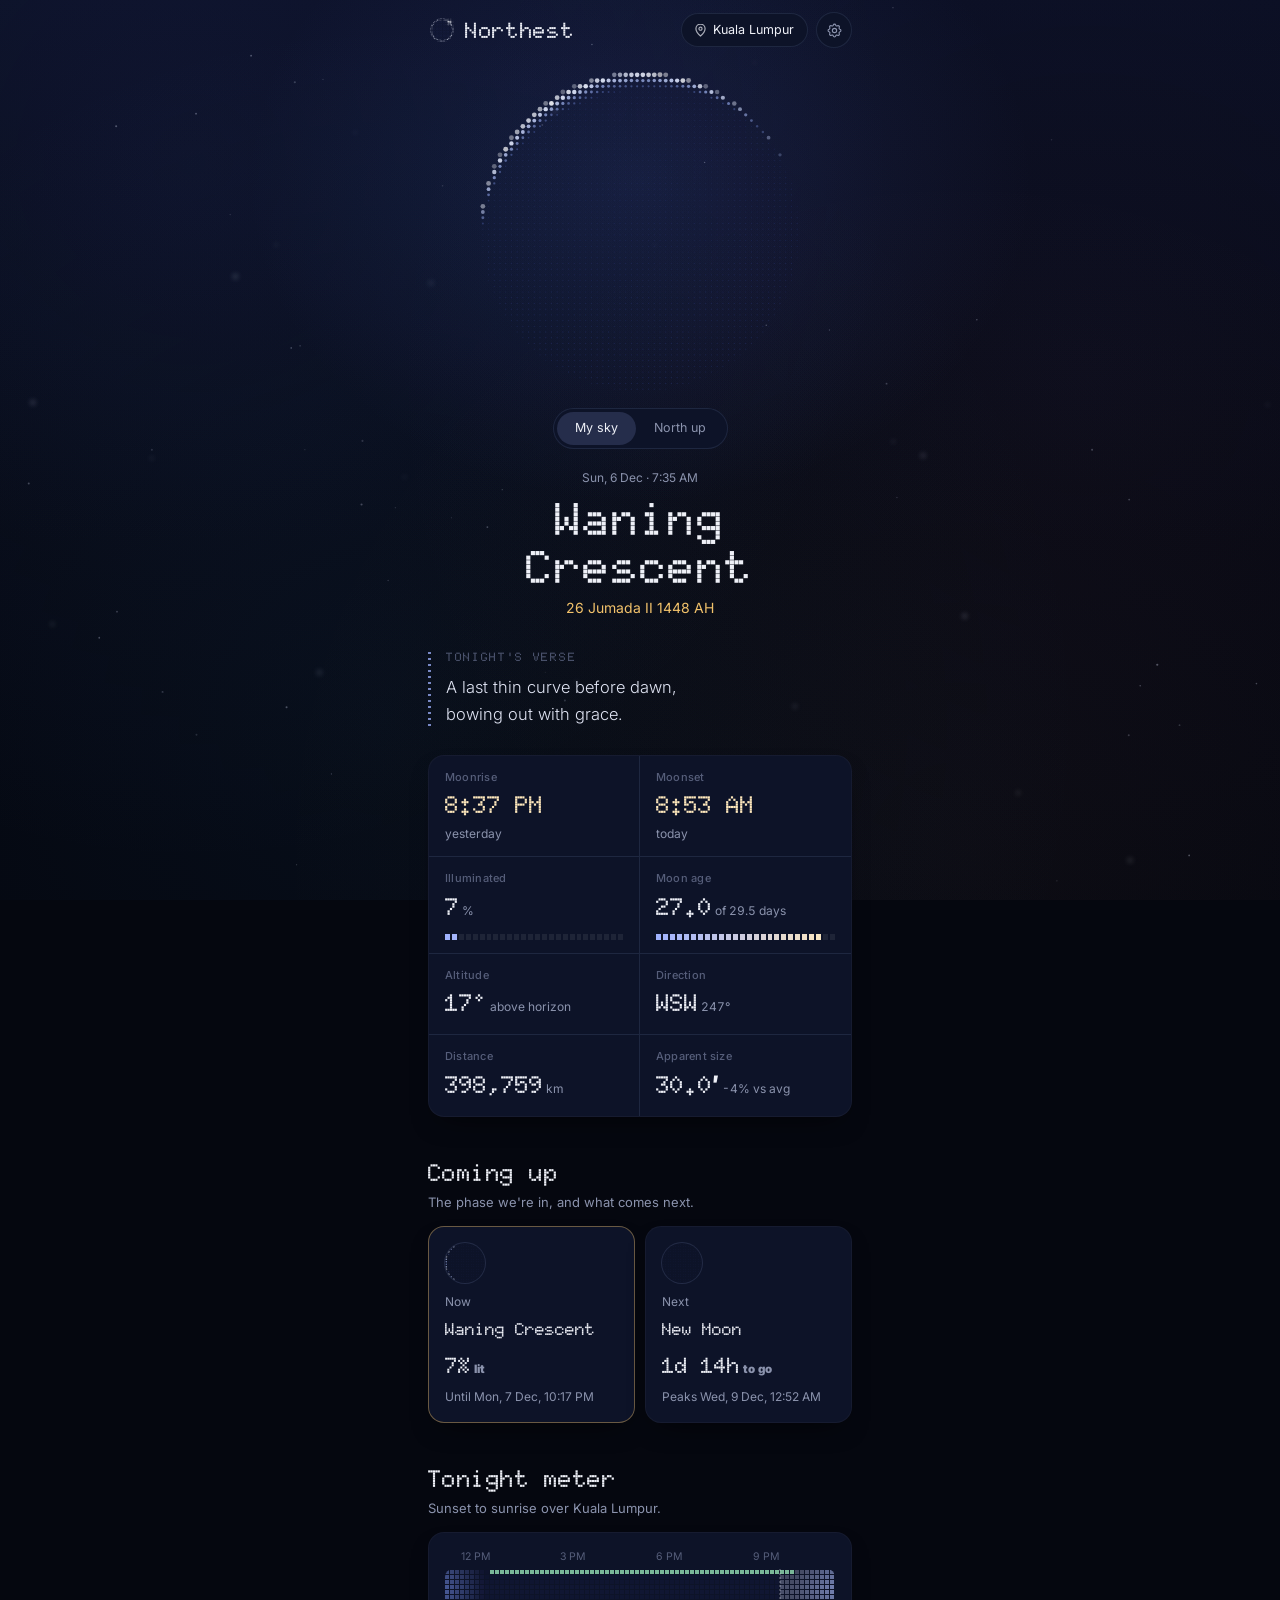
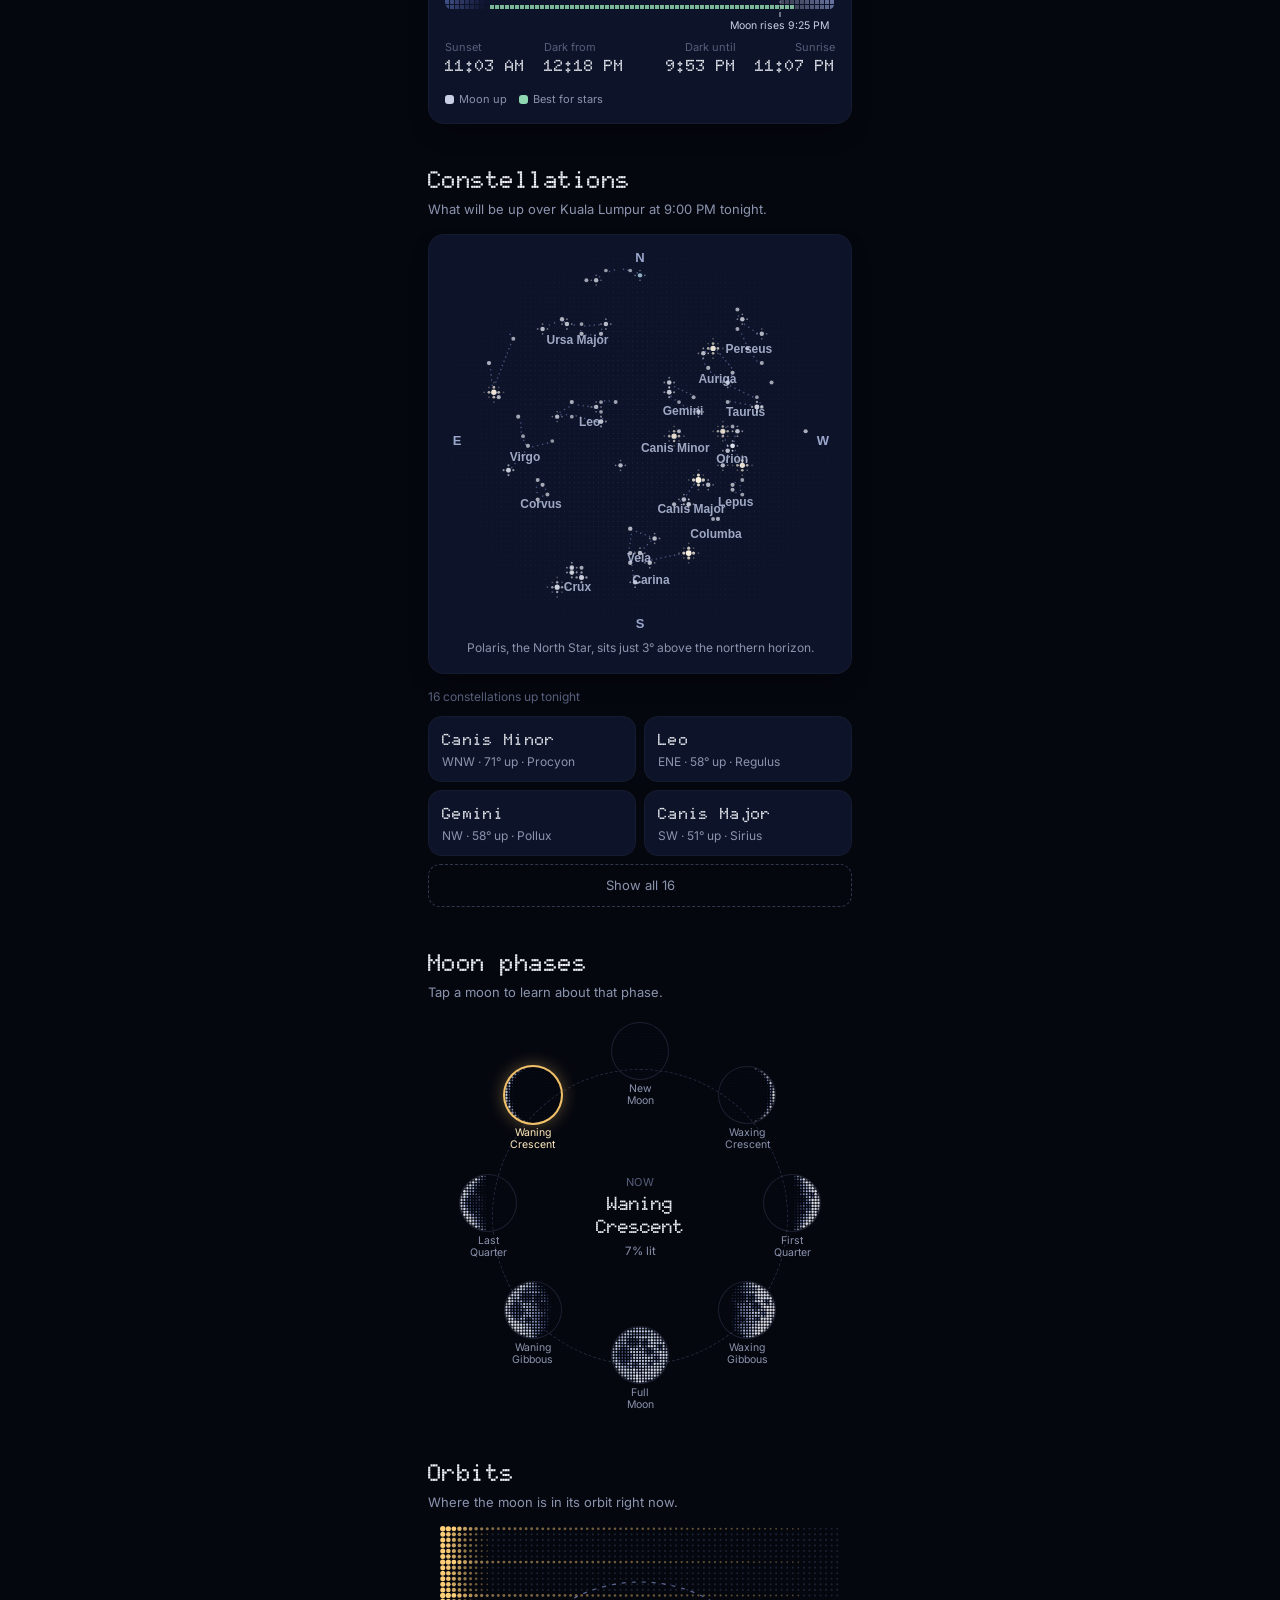
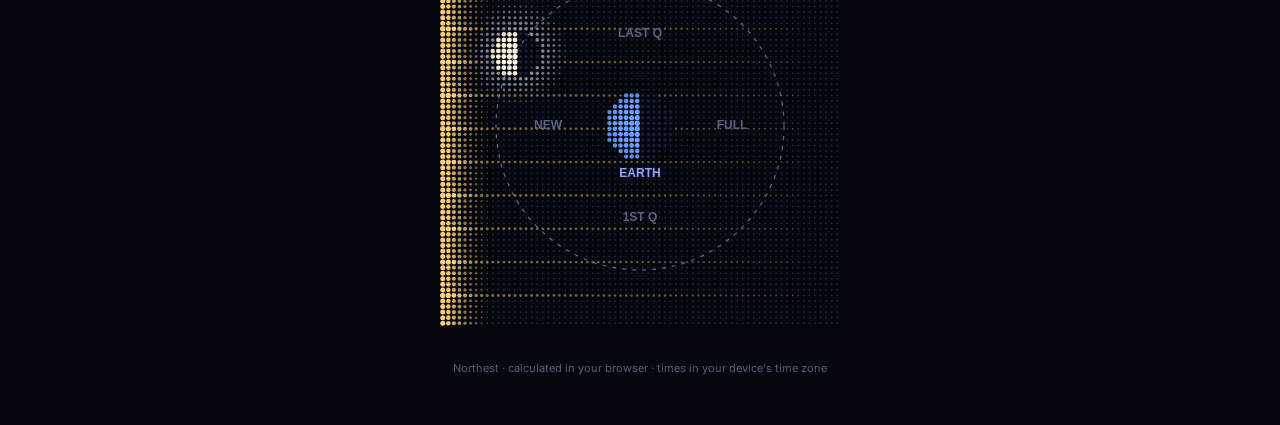
==== index.html @ 0025f27f "Add Northest web app and Android wrapper Web app at the repo root for GitHub Pages (deploy from bran" ====
<!DOCTYPE html>
<html lang="en">
<head>
<meta charset="utf-8">
<meta name="viewport" content="width=device-width,initial-scale=1,viewport-fit=cover">
<link rel="manifest" href="manifest.webmanifest">
<meta name="theme-color" content="#05070f">
<meta name="apple-mobile-web-app-capable" content="yes">
<meta name="mobile-web-app-capable" content="yes">
<meta name="apple-mobile-web-app-status-bar-style" content="black-translucent">
<meta name="apple-mobile-web-app-title" content="Northest">
<link rel="apple-touch-icon" sizes="180x180" href="apple-touch-icon.png">

<title>Northest — Moon Phases</title>
<link rel="icon" type="image/svg+xml" href="data:image/svg+xml,%3Csvg%20xmlns%3D%22http%3A//www.w3.org/2000/svg%22%20viewBox%3D%220%200%20120%20120%22%3E%3Crect%20width%3D%22120%22%20height%3D%22120%22%20rx%3D%2226%22%20fill%3D%22%23070b1c%22/%3E%3Ccircle%20cx%3D%2277.0%22%20cy%3D%2219.8%22%20r%3D%220.30%22%20fill%3D%22%23ffffff%22%20opacity%3D%220.08%22/%3E%3Ccircle%20cx%3D%2281.4%22%20cy%3D%2219.8%22%20r%3D%220.31%22%20fill%3D%22%23ffffff%22%20opacity%3D%220.15%22/%3E%3Ccircle%20cx%3D%2285.8%22%20cy%3D%2219.8%22%20r%3D%220.31%22%20fill%3D%22%23ffffff%22%20opacity%3D%220.15%22/%3E%3Ccircle%20cx%3D%2290.2%22%20cy%3D%2219.8%22%20r%3D%220.30%22%20fill%3D%22%23ffffff%22%20opacity%3D%220.09%22/%3E%3Ccircle%20cx%3D%2250.6%22%20cy%3D%2224.2%22%20r%3D%220.98%22%20fill%3D%22%23e9eefc%22%20opacity%3D%220.49%22/%3E%3Ccircle%20cx%3D%2255.0%22%20cy%3D%2224.2%22%20r%3D%221.20%22%20fill%3D%22%23e9eefc%22%20opacity%3D%220.61%22/%3E%3Ccircle%20cx%3D%2259.4%22%20cy%3D%2224.2%22%20r%3D%221.29%22%20fill%3D%22%23e9eefc%22%20opacity%3D%220.66%22/%3E%3Ccircle%20cx%3D%2263.8%22%20cy%3D%2224.2%22%20r%3D%221.24%22%20fill%3D%22%23e9eefc%22%20opacity%3D%220.63%22/%3E%3Ccircle%20cx%3D%2268.2%22%20cy%3D%2224.2%22%20r%3D%221.05%22%20fill%3D%22%23e9eefc%22%20opacity%3D%220.53%22/%3E%3Ccircle%20cx%3D%2272.6%22%20cy%3D%2224.2%22%20r%3D%220.74%22%20fill%3D%22%23e9eefc%22%20opacity%3D%220.37%22/%3E%3Ccircle%20cx%3D%2272.6%22%20cy%3D%2224.2%22%20r%3D%220.32%22%20fill%3D%22%23ffffff%22%20opacity%3D%220.15%22/%3E%3Ccircle%20cx%3D%2277.0%22%20cy%3D%2224.2%22%20r%3D%220.62%22%20fill%3D%22%23ffffff%22%20opacity%3D%220.29%22/%3E%3Ccircle%20cx%3D%2281.4%22%20cy%3D%2224.2%22%20r%3D%220.80%22%20fill%3D%22%23ffffff%22%20opacity%3D%220.38%22/%3E%3Ccircle%20cx%3D%2285.8%22%20cy%3D%2224.2%22%20r%3D%220.80%22%20fill%3D%22%23ffffff%22%20opacity%3D%220.38%22/%3E%3Ccircle%20cx%3D%2290.2%22%20cy%3D%2224.2%22%20r%3D%220.63%22%20fill%3D%22%23ffffff%22%20opacity%3D%220.30%22/%3E%3Ccircle%20cx%3D%2294.6%22%20cy%3D%2224.2%22%20r%3D%220.33%22%20fill%3D%22%23ffffff%22%20opacity%3D%220.16%22/%3E%3Ccircle%20cx%3D%2241.8%22%20cy%3D%2228.6%22%20r%3D%221.17%22%20fill%3D%22%23e9eefc%22%20opacity%3D%220.59%22/%3E%3Ccircle%20cx%3D%2246.2%22%20cy%3D%2228.6%22%20r%3D%221.68%22%20fill%3D%22%23e9eefc%22%20opacity%3D%220.86%22/%3E%3Ccircle%20cx%3D%2250.6%22%20cy%3D%2228.6%22%20r%3D%221.44%22%20fill%3D%22%23e9eefc%22%20opacity%3D%220.74%22/%3E%3Ccircle%20cx%3D%2255.0%22%20cy%3D%2228.6%22%20r%3D%221.19%22%20fill%3D%22%23e9eefc%22%20opacity%3D%220.60%22/%3E%3Ccircle%20cx%3D%2259.4%22%20cy%3D%2228.6%22%20r%3D%221.09%22%20fill%3D%22%23e9eefc%22%20opacity%3D%220.55%22/%3E%3Ccircle%20cx%3D%2263.8%22%20cy%3D%2228.6%22%20r%3D%221.15%22%20fill%3D%22%23e9eefc%22%20opacity%3D%220.58%22/%3E%3Ccircle%20cx%3D%2268.2%22%20cy%3D%2228.6%22%20r%3D%221.36%22%20fill%3D%22%23e9eefc%22%20opacity%3D%220.69%22/%3E%3Ccircle%20cx%3D%2268.2%22%20cy%3D%2228.6%22%20r%3D%220.30%22%20fill%3D%22%23ffffff%22%20opacity%3D%220.09%22/%3E%3Ccircle%20cx%3D%2272.6%22%20cy%3D%2228.6%22%20r%3D%221.72%22%20fill%3D%22%23e9eefc%22%20opacity%3D%220.88%22/%3E%3Ccircle%20cx%3D%2272.6%22%20cy%3D%2228.6%22%20r%3D%220.63%22%20fill%3D%22%23ffffff%22%20opacity%3D%220.30%22/%3E%3Ccircle%20cx%3D%2277.0%22%20cy%3D%2228.6%22%20r%3D%221.32%22%20fill%3D%22%23e9eefc%22%20opacity%3D%220.67%22/%3E%3Ccircle%20cx%3D%2277.0%22%20cy%3D%2228.6%22%20r%3D%221.02%22%20fill%3D%22%23ffffff%22%20opacity%3D%220.48%22/%3E%3Ccircle%20cx%3D%2281.4%22%20cy%3D%2228.6%22%20r%3D%220.72%22%20fill%3D%22%23e9eefc%22%20opacity%3D%220.36%22/%3E%3Ccircle%20cx%3D%2281.4%22%20cy%3D%2228.6%22%20r%3D%221.28%22%20fill%3D%22%23ffffff%22%20opacity%3D%220.61%22/%3E%3Ccircle%20cx%3D%2285.8%22%20cy%3D%2228.6%22%20r%3D%221.29%22%20fill%3D%22%23ffffff%22%20opacity%3D%220.61%22/%3E%3Ccircle%20cx%3D%2290.2%22%20cy%3D%2228.6%22%20r%3D%221.03%22%20fill%3D%22%23ffffff%22%20opacity%3D%220.49%22/%3E%3Ccircle%20cx%3D%2294.6%22%20cy%3D%2228.6%22%20r%3D%220.65%22%20fill%3D%22%23ffffff%22%20opacity%3D%220.31%22/%3E%3Ccircle%20cx%3D%2299.0%22%20cy%3D%2228.6%22%20r%3D%220.30%22%20fill%3D%22%23ffffff%22%20opacity%3D%220.10%22/%3E%3Ccircle%20cx%3D%2237.4%22%20cy%3D%2233.0%22%20r%3D%221.45%22%20fill%3D%22%23e9eefc%22%20opacity%3D%220.74%22/%3E%3Ccircle%20cx%3D%2241.8%22%20cy%3D%2233.0%22%20r%3D%221.39%22%20fill%3D%22%23e9eefc%22%20opacity%3D%220.71%22/%3E%3Ccircle%20cx%3D%2246.2%22%20cy%3D%2233.0%22%20r%3D%220.70%22%20fill%3D%22%232a3366%22%20opacity%3D%220.75%22/%3E%3Ccircle%20cx%3D%2250.6%22%20cy%3D%2233.0%22%20r%3D%220.70%22%20fill%3D%22%232a3366%22%20opacity%3D%220.75%22/%3E%3Ccircle%20cx%3D%2255.0%22%20cy%3D%2233.0%22%20r%3D%220.70%22%20fill%3D%22%232a3366%22%20opacity%3D%220.75%22/%3E%3Ccircle%20cx%3D%2259.4%22%20cy%3D%2233.0%22%20r%3D%220.70%22%20fill%3D%22%232a3366%22%20opacity%3D%220.75%22/%3E%3Ccircle%20cx%3D%2263.8%22%20cy%3D%2233.0%22%20r%3D%220.70%22%20fill%3D%22%232a3366%22%20opacity%3D%220.75%22/%3E%3Ccircle%20cx%3D%2268.2%22%20cy%3D%2233.0%22%20r%3D%220.70%22%20fill%3D%22%232a3366%22%20opacity%3D%220.75%22/%3E%3Ccircle%20cx%3D%2268.2%22%20cy%3D%2233.0%22%20r%3D%220.34%22%20fill%3D%22%23ffffff%22%20opacity%3D%220.16%22/%3E%3Ccircle%20cx%3D%2272.6%22%20cy%3D%2233.0%22%20r%3D%220.70%22%20fill%3D%22%232a3366%22%20opacity%3D%220.75%22/%3E%3Ccircle%20cx%3D%2272.6%22%20cy%3D%2233.0%22%20r%3D%220.83%22%20fill%3D%22%23ffffff%22%20opacity%3D%220.39%22/%3E%3Ccircle%20cx%3D%2277.0%22%20cy%3D%2233.0%22%20r%3D%221.22%22%20fill%3D%22%23e9eefc%22%20opacity%3D%220.62%22/%3E%3Ccircle%20cx%3D%2277.0%22%20cy%3D%2233.0%22%20r%3D%221.30%22%20fill%3D%22%23ffffff%22%20opacity%3D%220.62%22/%3E%3Ccircle%20cx%3D%2281.4%22%20cy%3D%2233.0%22%20r%3D%221.64%22%20fill%3D%22%23e9eefc%22%20opacity%3D%220.84%22/%3E%3Ccircle%20cx%3D%2281.4%22%20cy%3D%2233.0%22%20r%3D%221.72%22%20fill%3D%22%23ffffff%22%20opacity%3D%220.81%22/%3E%3Ccircle%20cx%3D%2285.8%22%20cy%3D%2233.0%22%20r%3D%220.89%22%20fill%3D%22%23e9eefc%22%20opacity%3D%220.45%22/%3E%3Ccircle%20cx%3D%2285.8%22%20cy%3D%2233.0%22%20r%3D%221.73%22%20fill%3D%22%23ffffff%22%20opacity%3D%220.82%22/%3E%3Ccircle%20cx%3D%2290.2%22%20cy%3D%2233.0%22%20r%3D%221.32%22%20fill%3D%22%23ffffff%22%20opacity%3D%220.62%22/%3E%3Ccircle%20cx%3D%2294.6%22%20cy%3D%2233.0%22%20r%3D%220.84%22%20fill%3D%22%23ffffff%22%20opacity%3D%220.40%22/%3E%3Ccircle%20cx%3D%2299.0%22%20cy%3D%2233.0%22%20r%3D%220.36%22%20fill%3D%22%23ffffff%22%20opacity%3D%220.17%22/%3E%3Ccircle%20cx%3D%2233.0%22%20cy%3D%2237.4%22%20r%3D%221.45%22%20fill%3D%22%23e9eefc%22%20opacity%3D%220.74%22/%3E%3Ccircle%20cx%3D%2237.4%22%20cy%3D%2237.4%22%20r%3D%221.23%22%20fill%3D%22%23e9eefc%22%20opacity%3D%220.63%22/%3E%3Ccircle%20cx%3D%2241.8%22%20cy%3D%2237.4%22%20r%3D%220.70%22%20fill%3D%22%232a3366%22%20opacity%3D%220.75%22/%3E%3Ccircle%20cx%3D%2246.2%22%20cy%3D%2237.4%22%20r%3D%220.70%22%20fill%3D%22%232a3366%22%20opacity%3D%220.75%22/%3E%3Ccircle%20cx%3D%2250.6%22%20cy%3D%2237.4%22%20r%3D%220.70%22%20fill%3D%22%232a3366%22%20opacity%3D%220.75%22/%3E%3Ccircle%20cx%3D%2255.0%22%20cy%3D%2237.4%22%20r%3D%220.70%22%20fill%3D%22%232a3366%22%20opacity%3D%220.75%22/%3E%3Ccircle%20cx%3D%2259.4%22%20cy%3D%2237.4%22%20r%3D%220.70%22%20fill%3D%22%232a3366%22%20opacity%3D%220.75%22/%3E%3Ccircle%20cx%3D%2263.8%22%20cy%3D%2237.4%22%20r%3D%220.70%22%20fill%3D%22%232a3366%22%20opacity%3D%220.75%22/%3E%3Ccircle%20cx%3D%2268.2%22%20cy%3D%2237.4%22%20r%3D%220.70%22%20fill%3D%22%232a3366%22%20opacity%3D%220.75%22/%3E%3Ccircle%20cx%3D%2268.2%22%20cy%3D%2237.4%22%20r%3D%220.35%22%20fill%3D%22%23ffffff%22%20opacity%3D%220.17%22/%3E%3Ccircle%20cx%3D%2272.6%22%20cy%3D%2237.4%22%20r%3D%220.70%22%20fill%3D%22%232a3366%22%20opacity%3D%220.75%22/%3E%3Ccircle%20cx%3D%2272.6%22%20cy%3D%2237.4%22%20r%3D%220.84%22%20fill%3D%22%23ffffff%22%20opacity%3D%220.40%22/%3E%3Ccircle%20cx%3D%2277.0%22%20cy%3D%2237.4%22%20r%3D%220.70%22%20fill%3D%22%232a3366%22%20opacity%3D%220.75%22/%3E%3Ccircle%20cx%3D%2277.0%22%20cy%3D%2237.4%22%20r%3D%221.33%22%20fill%3D%22%23ffffff%22%20opacity%3D%220.63%22/%3E%3Ccircle%20cx%3D%2281.4%22%20cy%3D%2237.4%22%20r%3D%221.02%22%20fill%3D%22%23e9eefc%22%20opacity%3D%220.51%22/%3E%3Ccircle%20cx%3D%2281.4%22%20cy%3D%2237.4%22%20r%3D%221.78%22%20fill%3D%22%23ffffff%22%20opacity%3D%220.84%22/%3E%3Ccircle%20cx%3D%2285.8%22%20cy%3D%2237.4%22%20r%3D%221.68%22%20fill%3D%22%23e9eefc%22%20opacity%3D%220.86%22/%3E%3Ccircle%20cx%3D%2285.8%22%20cy%3D%2237.4%22%20r%3D%221.80%22%20fill%3D%22%23ffffff%22%20opacity%3D%220.85%22/%3E%3Ccircle%20cx%3D%2290.2%22%20cy%3D%2237.4%22%20r%3D%220.80%22%20fill%3D%22%23e9eefc%22%20opacity%3D%220.40%22/%3E%3Ccircle%20cx%3D%2290.2%22%20cy%3D%2237.4%22%20r%3D%221.35%22%20fill%3D%22%23ffffff%22%20opacity%3D%220.64%22/%3E%3Ccircle%20cx%3D%2294.6%22%20cy%3D%2237.4%22%20r%3D%220.86%22%20fill%3D%22%23ffffff%22%20opacity%3D%220.41%22/%3E%3Ccircle%20cx%3D%2299.0%22%20cy%3D%2237.4%22%20r%3D%220.37%22%20fill%3D%22%23ffffff%22%20opacity%3D%220.18%22/%3E%3Ccircle%20cx%3D%2228.6%22%20cy%3D%2241.8%22%20r%3D%221.17%22%20fill%3D%22%23e9eefc%22%20opacity%3D%220.59%22/%3E%3Ccircle%20cx%3D%2233.0%22%20cy%3D%2241.8%22%20r%3D%221.39%22%20fill%3D%22%23e9eefc%22%20opacity%3D%220.71%22/%3E%3Ccircle%20cx%3D%2237.4%22%20cy%3D%2241.8%22%20r%3D%220.70%22%20fill%3D%22%232a3366%22%20opacity%3D%220.75%22/%3E%3Ccircle%20cx%3D%2241.8%22%20cy%3D%2241.8%22%20r%3D%220.70%22%20fill%3D%22%232a3366%22%20opacity%3D%220.75%22/%3E%3Ccircle%20cx%3D%2246.2%22%20cy%3D%2241.8%22%20r%3D%220.70%22%20fill%3D%22%232a3366%22%20opacity%3D%220.75%22/%3E%3Ccircle%20cx%3D%2250.6%22%20cy%3D%2241.8%22%20r%3D%220.70%22%20fill%3D%22%232a3366%22%20opacity%3D%220.75%22/%3E%3Ccircle%20cx%3D%2255.0%22%20cy%3D%2241.8%22%20r%3D%220.70%22%20fill%3D%22%232a3366%22%20opacity%3D%220.75%22/%3E%3Ccircle%20cx%3D%2259.4%22%20cy%3D%2241.8%22%20r%3D%220.70%22%20fill%3D%22%232a3366%22%20opacity%3D%220.75%22/%3E%3Ccircle%20cx%3D%2263.8%22%20cy%3D%2241.8%22%20r%3D%220.70%22%20fill%3D%22%232a3366%22%20opacity%3D%220.75%22/%3E%3Ccircle%20cx%3D%2268.2%22%20cy%3D%2241.8%22%20r%3D%220.70%22%20fill%3D%22%232a3366%22%20opacity%3D%220.75%22/%3E%3Ccircle%20cx%3D%2268.2%22%20cy%3D%2241.8%22%20r%3D%220.30%22%20fill%3D%22%23ffffff%22%20opacity%3D%220.11%22/%3E%3Ccircle%20cx%3D%2272.6%22%20cy%3D%2241.8%22%20r%3D%220.70%22%20fill%3D%22%232a3366%22%20opacity%3D%220.75%22/%3E%3Ccircle%20cx%3D%2272.6%22%20cy%3D%2241.8%22%20r%3D%220.68%22%20fill%3D%22%23ffffff%22%20opacity%3D%220.32%22/%3E%3Ccircle%20cx%3D%2277.0%22%20cy%3D%2241.8%22%20r%3D%220.70%22%20fill%3D%22%232a3366%22%20opacity%3D%220.75%22/%3E%3Ccircle%20cx%3D%2277.0%22%20cy%3D%2241.8%22%20r%3D%221.08%22%20fill%3D%22%23ffffff%22%20opacity%3D%220.51%22/%3E%3Ccircle%20cx%3D%2281.4%22%20cy%3D%2241.8%22%20r%3D%220.70%22%20fill%3D%22%232a3366%22%20opacity%3D%220.75%22/%3E%3Ccircle%20cx%3D%2281.4%22%20cy%3D%2241.8%22%20r%3D%221.37%22%20fill%3D%22%23ffffff%22%20opacity%3D%220.65%22/%3E%3Ccircle%20cx%3D%2285.8%22%20cy%3D%2241.8%22%20r%3D%221.13%22%20fill%3D%22%23e9eefc%22%20opacity%3D%220.57%22/%3E%3Ccircle%20cx%3D%2285.8%22%20cy%3D%2241.8%22%20r%3D%221.37%22%20fill%3D%22%23ffffff%22%20opacity%3D%220.65%22/%3E%3Ccircle%20cx%3D%2290.2%22%20cy%3D%2241.8%22%20r%3D%221.43%22%20fill%3D%22%23e9eefc%22%20opacity%3D%220.73%22/%3E%3Ccircle%20cx%3D%2290.2%22%20cy%3D%2241.8%22%20r%3D%221.10%22%20fill%3D%22%23ffffff%22%20opacity%3D%220.52%22/%3E%3Ccircle%20cx%3D%2294.6%22%20cy%3D%2241.8%22%20r%3D%220.70%22%20fill%3D%22%23ffffff%22%20opacity%3D%220.33%22/%3E%3Ccircle%20cx%3D%2299.0%22%20cy%3D%2241.8%22%20r%3D%220.30%22%20fill%3D%22%23ffffff%22%20opacity%3D%220.12%22/%3E%3Ccircle%20cx%3D%2228.6%22%20cy%3D%2246.2%22%20r%3D%221.68%22%20fill%3D%22%23e9eefc%22%20opacity%3D%220.86%22/%3E%3Ccircle%20cx%3D%2233.0%22%20cy%3D%2246.2%22%20r%3D%220.70%22%20fill%3D%22%232a3366%22%20opacity%3D%220.75%22/%3E%3Ccircle%20cx%3D%2237.4%22%20cy%3D%2246.2%22%20r%3D%220.70%22%20fill%3D%22%232a3366%22%20opacity%3D%220.75%22/%3E%3Ccircle%20cx%3D%2241.8%22%20cy%3D%2246.2%22%20r%3D%220.70%22%20fill%3D%22%232a3366%22%20opacity%3D%220.75%22/%3E%3Ccircle%20cx%3D%2246.2%22%20cy%3D%2246.2%22%20r%3D%220.70%22%20fill%3D%22%232a3366%22%20opacity%3D%220.75%22/%3E%3Ccircle%20cx%3D%2250.6%22%20cy%3D%2246.2%22%20r%3D%220.70%22%20fill%3D%22%232a3366%22%20opacity%3D%220.75%22/%3E%3Ccircle%20cx%3D%2255.0%22%20cy%3D%2246.2%22%20r%3D%220.70%22%20fill%3D%22%232a3366%22%20opacity%3D%220.75%22/%3E%3Ccircle%20cx%3D%2259.4%22%20cy%3D%2246.2%22%20r%3D%220.70%22%20fill%3D%22%232a3366%22%20opacity%3D%220.75%22/%3E%3Ccircle%20cx%3D%2263.8%22%20cy%3D%2246.2%22%20r%3D%220.70%22%20fill%3D%22%232a3366%22%20opacity%3D%220.75%22/%3E%3Ccircle%20cx%3D%2268.2%22%20cy%3D%2246.2%22%20r%3D%220.70%22%20fill%3D%22%232a3366%22%20opacity%3D%220.75%22/%3E%3Ccircle%20cx%3D%2272.6%22%20cy%3D%2246.2%22%20r%3D%220.70%22%20fill%3D%22%232a3366%22%20opacity%3D%220.75%22/%3E%3Ccircle%20cx%3D%2272.6%22%20cy%3D%2246.2%22%20r%3D%220.38%22%20fill%3D%22%23ffffff%22%20opacity%3D%220.18%22/%3E%3Ccircle%20cx%3D%2277.0%22%20cy%3D%2246.2%22%20r%3D%220.70%22%20fill%3D%22%232a3366%22%20opacity%3D%220.75%22/%3E%3Ccircle%20cx%3D%2277.0%22%20cy%3D%2246.2%22%20r%3D%220.70%22%20fill%3D%22%23ffffff%22%20opacity%3D%220.33%22/%3E%3Ccircle%20cx%3D%2281.4%22%20cy%3D%2246.2%22%20r%3D%220.70%22%20fill%3D%22%232a3366%22%20opacity%3D%220.75%22/%3E%3Ccircle%20cx%3D%2281.4%22%20cy%3D%2246.2%22%20r%3D%220.89%22%20fill%3D%22%23ffffff%22%20opacity%3D%220.42%22/%3E%3Ccircle%20cx%3D%2285.8%22%20cy%3D%2246.2%22%20r%3D%220.70%22%20fill%3D%22%232a3366%22%20opacity%3D%220.75%22/%3E%3Ccircle%20cx%3D%2285.8%22%20cy%3D%2246.2%22%20r%3D%220.89%22%20fill%3D%22%23ffffff%22%20opacity%3D%220.42%22/%3E%3Ccircle%20cx%3D%2290.2%22%20cy%3D%2246.2%22%20r%3D%221.55%22%20fill%3D%22%23e9eefc%22%20opacity%3D%220.79%22/%3E%3Ccircle%20cx%3D%2290.2%22%20cy%3D%2246.2%22%20r%3D%220.71%22%20fill%3D%22%23ffffff%22%20opacity%3D%220.34%22/%3E%3Ccircle%20cx%3D%2294.6%22%20cy%3D%2246.2%22%20r%3D%220.92%22%20fill%3D%22%23e9eefc%22%20opacity%3D%220.46%22/%3E%3Ccircle%20cx%3D%2294.6%22%20cy%3D%2246.2%22%20r%3D%220.39%22%20fill%3D%22%23ffffff%22%20opacity%3D%220.19%22/%3E%3Ccircle%20cx%3D%2224.2%22%20cy%3D%2250.6%22%20r%3D%220.98%22%20fill%3D%22%23e9eefc%22%20opacity%3D%220.49%22/%3E%3Ccircle%20cx%3D%2228.6%22%20cy%3D%2250.6%22%20r%3D%221.44%22%20fill%3D%22%23e9eefc%22%20opacity%3D%220.74%22/%3E%3Ccircle%20cx%3D%2233.0%22%20cy%3D%2250.6%22%20r%3D%220.70%22%20fill%3D%22%232a3366%22%20opacity%3D%220.75%22/%3E%3Ccircle%20cx%3D%2237.4%22%20cy%3D%2250.6%22%20r%3D%220.70%22%20fill%3D%22%232a3366%22%20opacity%3D%220.75%22/%3E%3Ccircle%20cx%3D%2241.8%22%20cy%3D%2250.6%22%20r%3D%220.70%22%20fill%3D%22%232a3366%22%20opacity%3D%220.75%22/%3E%3Ccircle%20cx%3D%2246.2%22%20cy%3D%2250.6%22%20r%3D%220.70%22%20fill%3D%22%232a3366%22%20opacity%3D%220.75%22/%3E%3Ccircle%20cx%3D%2250.6%22%20cy%3D%2250.6%22%20r%3D%220.70%22%20fill%3D%22%232a3366%22%20opacity%3D%220.75%22/%3E%3Ccircle%20cx%3D%2255.0%22%20cy%3D%2250.6%22%20r%3D%220.70%22%20fill%3D%22%232a3366%22%20opacity%3D%220.75%22/%3E%3Ccircle%20cx%3D%2259.4%22%20cy%3D%2250.6%22%20r%3D%220.70%22%20fill%3D%22%232a3366%22%20opacity%3D%220.75%22/%3E%3Ccircle%20cx%3D%2263.8%22%20cy%3D%2250.6%22%20r%3D%220.70%22%20fill%3D%22%232a3366%22%20opacity%3D%220.75%22/%3E%3Ccircle%20cx%3D%2268.2%22%20cy%3D%2250.6%22%20r%3D%220.70%22%20fill%3D%22%232a3366%22%20opacity%3D%220.75%22/%3E%3Ccircle%20cx%3D%2272.6%22%20cy%3D%2250.6%22%20r%3D%220.70%22%20fill%3D%22%232a3366%22%20opacity%3D%220.75%22/%3E%3Ccircle%20cx%3D%2277.0%22%20cy%3D%2250.6%22%20r%3D%220.70%22%20fill%3D%22%232a3366%22%20opacity%3D%220.75%22/%3E%3Ccircle%20cx%3D%2277.0%22%20cy%3D%2250.6%22%20r%3D%220.30%22%20fill%3D%22%23ffffff%22%20opacity%3D%220.12%22/%3E%3Ccircle%20cx%3D%2281.4%22%20cy%3D%2250.6%22%20r%3D%220.70%22%20fill%3D%22%232a3366%22%20opacity%3D%220.75%22/%3E%3Ccircle%20cx%3D%2281.4%22%20cy%3D%2250.6%22%20r%3D%220.40%22%20fill%3D%22%23ffffff%22%20opacity%3D%220.19%22/%3E%3Ccircle%20cx%3D%2285.8%22%20cy%3D%2250.6%22%20r%3D%220.70%22%20fill%3D%22%232a3366%22%20opacity%3D%220.75%22/%3E%3Ccircle%20cx%3D%2285.8%22%20cy%3D%2250.6%22%20r%3D%220.40%22%20fill%3D%22%23ffffff%22%20opacity%3D%220.19%22/%3E%3Ccircle%20cx%3D%2290.2%22%20cy%3D%2250.6%22%20r%3D%221.15%22%20fill%3D%22%23e9eefc%22%20opacity%3D%220.58%22/%3E%3Ccircle%20cx%3D%2290.2%22%20cy%3D%2250.6%22%20r%3D%220.30%22%20fill%3D%22%23ffffff%22%20opacity%3D%220.13%22/%3E%3Ccircle%20cx%3D%2294.6%22%20cy%3D%2250.6%22%20r%3D%221.28%22%20fill%3D%22%23e9eefc%22%20opacity%3D%220.65%22/%3E%3Ccircle%20cx%3D%2224.2%22%20cy%3D%2255.0%22%20r%3D%221.20%22%20fill%3D%22%23e9eefc%22%20opacity%3D%220.61%22/%3E%3Ccircle%20cx%3D%2228.6%22%20cy%3D%2255.0%22%20r%3D%221.19%22%20fill%3D%22%23e9eefc%22%20opacity%3D%220.60%22/%3E%3Ccircle%20cx%3D%2233.0%22%20cy%3D%2255.0%22%20r%3D%220.70%22%20fill%3D%22%232a3366%22%20opacity%3D%220.75%22/%3E%3Ccircle%20cx%3D%2237.4%22%20cy%3D%2255.0%22%20r%3D%220.70%22%20fill%3D%22%232a3366%22%20opacity%3D%220.75%22/%3E%3Ccircle%20cx%3D%2241.8%22%20cy%3D%2255.0%22%20r%3D%220.70%22%20fill%3D%22%232a3366%22%20opacity%3D%220.75%22/%3E%3Ccircle%20cx%3D%2246.2%22%20cy%3D%2255.0%22%20r%3D%220.70%22%20fill%3D%22%232a3366%22%20opacity%3D%220.75%22/%3E%3Ccircle%20cx%3D%2250.6%22%20cy%3D%2255.0%22%20r%3D%220.70%22%20fill%3D%22%232a3366%22%20opacity%3D%220.75%22/%3E%3Ccircle%20cx%3D%2255.0%22%20cy%3D%2255.0%22%20r%3D%220.70%22%20fill%3D%22%232a3366%22%20opacity%3D%220.75%22/%3E%3Ccircle%20cx%3D%2259.4%22%20cy%3D%2255.0%22%20r%3D%220.70%22%20fill%3D%22%232a3366%22%20opacity%3D%220.75%22/%3E%3Ccircle%20cx%3D%2263.8%22%20cy%3D%2255.0%22%20r%3D%220.70%22%20fill%3D%22%232a3366%22%20opacity%3D%220.75%22/%3E%3Ccircle%20cx%3D%2268.2%22%20cy%3D%2255.0%22%20r%3D%220.70%22%20fill%3D%22%232a3366%22%20opacity%3D%220.75%22/%3E%3Ccircle%20cx%3D%2272.6%22%20cy%3D%2255.0%22%20r%3D%220.70%22%20fill%3D%22%232a3366%22%20opacity%3D%220.75%22/%3E%3Ccircle%20cx%3D%2277.0%22%20cy%3D%2255.0%22%20r%3D%220.70%22%20fill%3D%22%232a3366%22%20opacity%3D%220.75%22/%3E%3Ccircle%20cx%3D%2281.4%22%20cy%3D%2255.0%22%20r%3D%220.70%22%20fill%3D%22%232a3366%22%20opacity%3D%220.75%22/%3E%3Ccircle%20cx%3D%2285.8%22%20cy%3D%2255.0%22%20r%3D%220.70%22%20fill%3D%22%232a3366%22%20opacity%3D%220.75%22/%3E%3Ccircle%20cx%3D%2290.2%22%20cy%3D%2255.0%22%20r%3D%220.88%22%20fill%3D%22%23e9eefc%22%20opacity%3D%220.44%22/%3E%3Ccircle%20cx%3D%2294.6%22%20cy%3D%2255.0%22%20r%3D%221.51%22%20fill%3D%22%23e9eefc%22%20opacity%3D%220.77%22/%3E%3Ccircle%20cx%3D%2224.2%22%20cy%3D%2259.4%22%20r%3D%221.29%22%20fill%3D%22%23e9eefc%22%20opacity%3D%220.66%22/%3E%3Ccircle%20cx%3D%2228.6%22%20cy%3D%2259.4%22%20r%3D%221.09%22%20fill%3D%22%23e9eefc%22%20opacity%3D%220.55%22/%3E%3Ccircle%20cx%3D%2233.0%22%20cy%3D%2259.4%22%20r%3D%220.70%22%20fill%3D%22%232a3366%22%20opacity%3D%220.75%22/%3E%3Ccircle%20cx%3D%2237.4%22%20cy%3D%2259.4%22%20r%3D%220.70%22%20fill%3D%22%232a3366%22%20opacity%3D%220.75%22/%3E%3Ccircle%20cx%3D%2241.8%22%20cy%3D%2259.4%22%20r%3D%220.70%22%20fill%3D%22%232a3366%22%20opacity%3D%220.75%22/%3E%3Ccircle%20cx%3D%2246.2%22%20cy%3D%2259.4%22%20r%3D%220.70%22%20fill%3D%22%232a3366%22%20opacity%3D%220.75%22/%3E%3Ccircle%20cx%3D%2250.6%22%20cy%3D%2259.4%22%20r%3D%220.70%22%20fill%3D%22%232a3366%22%20opacity%3D%220.75%22/%3E%3Ccircle%20cx%3D%2255.0%22%20cy%3D%2259.4%22%20r%3D%220.70%22%20fill%3D%22%232a3366%22%20opacity%3D%220.75%22/%3E%3Ccircle%20cx%3D%2259.4%22%20cy%3D%2259.4%22%20r%3D%220.70%22%20fill%3D%22%232a3366%22%20opacity%3D%220.75%22/%3E%3Ccircle%20cx%3D%2263.8%22%20cy%3D%2259.4%22%20r%3D%220.70%22%20fill%3D%22%232a3366%22%20opacity%3D%220.75%22/%3E%3Ccircle%20cx%3D%2268.2%22%20cy%3D%2259.4%22%20r%3D%220.70%22%20fill%3D%22%232a3366%22%20opacity%3D%220.75%22/%3E%3Ccircle%20cx%3D%2272.6%22%20cy%3D%2259.4%22%20r%3D%220.70%22%20fill%3D%22%232a3366%22%20opacity%3D%220.75%22/%3E%3Ccircle%20cx%3D%2277.0%22%20cy%3D%2259.4%22%20r%3D%220.70%22%20fill%3D%22%232a3366%22%20opacity%3D%220.75%22/%3E%3Ccircle%20cx%3D%2281.4%22%20cy%3D%2259.4%22%20r%3D%220.70%22%20fill%3D%22%232a3366%22%20opacity%3D%220.75%22/%3E%3Ccircle%20cx%3D%2285.8%22%20cy%3D%2259.4%22%20r%3D%220.70%22%20fill%3D%22%232a3366%22%20opacity%3D%220.75%22/%3E%3Ccircle%20cx%3D%2290.2%22%20cy%3D%2259.4%22%20r%3D%220.70%22%20fill%3D%22%232a3366%22%20opacity%3D%220.75%22/%3E%3Ccircle%20cx%3D%2294.6%22%20cy%3D%2259.4%22%20r%3D%221.60%22%20fill%3D%22%23e9eefc%22%20opacity%3D%220.82%22/%3E%3Ccircle%20cx%3D%2224.2%22%20cy%3D%2263.8%22%20r%3D%221.24%22%20fill%3D%22%23e9eefc%22%20opacity%3D%220.63%22/%3E%3Ccircle%20cx%3D%2228.6%22%20cy%3D%2263.8%22%20r%3D%221.15%22%20fill%3D%22%23e9eefc%22%20opacity%3D%220.58%22/%3E%3Ccircle%20cx%3D%2233.0%22%20cy%3D%2263.8%22%20r%3D%220.70%22%20fill%3D%22%232a3366%22%20opacity%3D%220.75%22/%3E%3Ccircle%20cx%3D%2237.4%22%20cy%3D%2263.8%22%20r%3D%220.70%22%20fill%3D%22%232a3366%22%20opacity%3D%220.75%22/%3E%3Ccircle%20cx%3D%2241.8%22%20cy%3D%2263.8%22%20r%3D%220.70%22%20fill%3D%22%232a3366%22%20opacity%3D%220.75%22/%3E%3Ccircle%20cx%3D%2246.2%22%20cy%3D%2263.8%22%20r%3D%220.70%22%20fill%3D%22%232a3366%22%20opacity%3D%220.75%22/%3E%3Ccircle%20cx%3D%2250.6%22%20cy%3D%2263.8%22%20r%3D%220.70%22%20fill%3D%22%232a3366%22%20opacity%3D%220.75%22/%3E%3Ccircle%20cx%3D%2255.0%22%20cy%3D%2263.8%22%20r%3D%220.70%22%20fill%3D%22%232a3366%22%20opacity%3D%220.75%22/%3E%3Ccircle%20cx%3D%2259.4%22%20cy%3D%2263.8%22%20r%3D%220.70%22%20fill%3D%22%232a3366%22%20opacity%3D%220.75%22/%3E%3Ccircle%20cx%3D%2263.8%22%20cy%3D%2263.8%22%20r%3D%220.70%22%20fill%3D%22%232a3366%22%20opacity%3D%220.75%22/%3E%3Ccircle%20cx%3D%2268.2%22%20cy%3D%2263.8%22%20r%3D%220.70%22%20fill%3D%22%232a3366%22%20opacity%3D%220.75%22/%3E%3Ccircle%20cx%3D%2272.6%22%20cy%3D%2263.8%22%20r%3D%220.70%22%20fill%3D%22%232a3366%22%20opacity%3D%220.75%22/%3E%3Ccircle%20cx%3D%2277.0%22%20cy%3D%2263.8%22%20r%3D%220.70%22%20fill%3D%22%232a3366%22%20opacity%3D%220.75%22/%3E%3Ccircle%20cx%3D%2281.4%22%20cy%3D%2263.8%22%20r%3D%220.70%22%20fill%3D%22%232a3366%22%20opacity%3D%220.75%22/%3E%3Ccircle%20cx%3D%2285.8%22%20cy%3D%2263.8%22%20r%3D%220.70%22%20fill%3D%22%232a3366%22%20opacity%3D%220.75%22/%3E%3Ccircle%20cx%3D%2290.2%22%20cy%3D%2263.8%22%20r%3D%220.70%22%20fill%3D%22%232a3366%22%20opacity%3D%220.75%22/%3E%3Ccircle%20cx%3D%2294.6%22%20cy%3D%2263.8%22%20r%3D%221.55%22%20fill%3D%22%23e9eefc%22%20opacity%3D%220.79%22/%3E%3Ccircle%20cx%3D%2224.2%22%20cy%3D%2268.2%22%20r%3D%221.05%22%20fill%3D%22%23e9eefc%22%20opacity%3D%220.53%22/%3E%3Ccircle%20cx%3D%2228.6%22%20cy%3D%2268.2%22%20r%3D%221.36%22%20fill%3D%22%23e9eefc%22%20opacity%3D%220.69%22/%3E%3Ccircle%20cx%3D%2233.0%22%20cy%3D%2268.2%22%20r%3D%220.70%22%20fill%3D%22%232a3366%22%20opacity%3D%220.75%22/%3E%3Ccircle%20cx%3D%2237.4%22%20cy%3D%2268.2%22%20r%3D%220.70%22%20fill%3D%22%232a3366%22%20opacity%3D%220.75%22/%3E%3Ccircle%20cx%3D%2241.8%22%20cy%3D%2268.2%22%20r%3D%220.70%22%20fill%3D%22%232a3366%22%20opacity%3D%220.75%22/%3E%3Ccircle%20cx%3D%2246.2%22%20cy%3D%2268.2%22%20r%3D%220.70%22%20fill%3D%22%232a3366%22%20opacity%3D%220.75%22/%3E%3Ccircle%20cx%3D%2250.6%22%20cy%3D%2268.2%22%20r%3D%220.70%22%20fill%3D%22%232a3366%22%20opacity%3D%220.75%22/%3E%3Ccircle%20cx%3D%2255.0%22%20cy%3D%2268.2%22%20r%3D%220.70%22%20fill%3D%22%232a3366%22%20opacity%3D%220.75%22/%3E%3Ccircle%20cx%3D%2259.4%22%20cy%3D%2268.2%22%20r%3D%220.70%22%20fill%3D%22%232a3366%22%20opacity%3D%220.75%22/%3E%3Ccircle%20cx%3D%2263.8%22%20cy%3D%2268.2%22%20r%3D%220.70%22%20fill%3D%22%232a3366%22%20opacity%3D%220.75%22/%3E%3Ccircle%20cx%3D%2268.2%22%20cy%3D%2268.2%22%20r%3D%220.70%22%20fill%3D%22%232a3366%22%20opacity%3D%220.75%22/%3E%3Ccircle%20cx%3D%2272.6%22%20cy%3D%2268.2%22%20r%3D%220.70%22%20fill%3D%22%232a3366%22%20opacity%3D%220.75%22/%3E%3Ccircle%20cx%3D%2277.0%22%20cy%3D%2268.2%22%20r%3D%220.70%22%20fill%3D%22%232a3366%22%20opacity%3D%220.75%22/%3E%3Ccircle%20cx%3D%2281.4%22%20cy%3D%2268.2%22%20r%3D%220.70%22%20fill%3D%22%232a3366%22%20opacity%3D%220.75%22/%3E%3Ccircle%20cx%3D%2285.8%22%20cy%3D%2268.2%22%20r%3D%220.70%22%20fill%3D%22%232a3366%22%20opacity%3D%220.75%22/%3E%3Ccircle%20cx%3D%2290.2%22%20cy%3D%2268.2%22%20r%3D%221.06%22%20fill%3D%22%23e9eefc%22%20opacity%3D%220.54%22/%3E%3Ccircle%20cx%3D%2294.6%22%20cy%3D%2268.2%22%20r%3D%221.36%22%20fill%3D%22%23e9eefc%22%20opacity%3D%220.69%22/%3E%3Ccircle%20cx%3D%2224.2%22%20cy%3D%2272.6%22%20r%3D%220.74%22%20fill%3D%22%23e9eefc%22%20opacity%3D%220.37%22/%3E%3Ccircle%20cx%3D%2228.6%22%20cy%3D%2272.6%22%20r%3D%221.72%22%20fill%3D%22%23e9eefc%22%20opacity%3D%220.88%22/%3E%3Ccircle%20cx%3D%2233.0%22%20cy%3D%2272.6%22%20r%3D%220.70%22%20fill%3D%22%232a3366%22%20opacity%3D%220.75%22/%3E%3Ccircle%20cx%3D%2237.4%22%20cy%3D%2272.6%22%20r%3D%220.70%22%20fill%3D%22%232a3366%22%20opacity%3D%220.75%22/%3E%3Ccircle%20cx%3D%2241.8%22%20cy%3D%2272.6%22%20r%3D%220.70%22%20fill%3D%22%232a3366%22%20opacity%3D%220.75%22/%3E%3Ccircle%20cx%3D%2246.2%22%20cy%3D%2272.6%22%20r%3D%220.70%22%20fill%3D%22%232a3366%22%20opacity%3D%220.75%22/%3E%3Ccircle%20cx%3D%2250.6%22%20cy%3D%2272.6%22%20r%3D%220.70%22%20fill%3D%22%232a3366%22%20opacity%3D%220.75%22/%3E%3Ccircle%20cx%3D%2255.0%22%20cy%3D%2272.6%22%20r%3D%220.70%22%20fill%3D%22%232a3366%22%20opacity%3D%220.75%22/%3E%3Ccircle%20cx%3D%2259.4%22%20cy%3D%2272.6%22%20r%3D%220.70%22%20fill%3D%22%232a3366%22%20opacity%3D%220.75%22/%3E%3Ccircle%20cx%3D%2263.8%22%20cy%3D%2272.6%22%20r%3D%220.70%22%20fill%3D%22%232a3366%22%20opacity%3D%220.75%22/%3E%3Ccircle%20cx%3D%2268.2%22%20cy%3D%2272.6%22%20r%3D%220.70%22%20fill%3D%22%232a3366%22%20opacity%3D%220.75%22/%3E%3Ccircle%20cx%3D%2272.6%22%20cy%3D%2272.6%22%20r%3D%220.70%22%20fill%3D%22%232a3366%22%20opacity%3D%220.75%22/%3E%3Ccircle%20cx%3D%2277.0%22%20cy%3D%2272.6%22%20r%3D%220.70%22%20fill%3D%22%232a3366%22%20opacity%3D%220.75%22/%3E%3Ccircle%20cx%3D%2281.4%22%20cy%3D%2272.6%22%20r%3D%220.70%22%20fill%3D%22%232a3366%22%20opacity%3D%220.75%22/%3E%3Ccircle%20cx%3D%2285.8%22%20cy%3D%2272.6%22%20r%3D%220.70%22%20fill%3D%22%232a3366%22%20opacity%3D%220.75%22/%3E%3Ccircle%20cx%3D%2290.2%22%20cy%3D%2272.6%22%20r%3D%221.43%22%20fill%3D%22%23e9eefc%22%20opacity%3D%220.73%22/%3E%3Ccircle%20cx%3D%2294.6%22%20cy%3D%2272.6%22%20r%3D%221.03%22%20fill%3D%22%23e9eefc%22%20opacity%3D%220.52%22/%3E%3Ccircle%20cx%3D%2228.6%22%20cy%3D%2277.0%22%20r%3D%221.32%22%20fill%3D%22%23e9eefc%22%20opacity%3D%220.67%22/%3E%3Ccircle%20cx%3D%2233.0%22%20cy%3D%2277.0%22%20r%3D%221.22%22%20fill%3D%22%23e9eefc%22%20opacity%3D%220.62%22/%3E%3Ccircle%20cx%3D%2237.4%22%20cy%3D%2277.0%22%20r%3D%220.70%22%20fill%3D%22%232a3366%22%20opacity%3D%220.75%22/%3E%3Ccircle%20cx%3D%2241.8%22%20cy%3D%2277.0%22%20r%3D%220.70%22%20fill%3D%22%232a3366%22%20opacity%3D%220.75%22/%3E%3Ccircle%20cx%3D%2246.2%22%20cy%3D%2277.0%22%20r%3D%220.70%22%20fill%3D%22%232a3366%22%20opacity%3D%220.75%22/%3E%3Ccircle%20cx%3D%2250.6%22%20cy%3D%2277.0%22%20r%3D%220.70%22%20fill%3D%22%232a3366%22%20opacity%3D%220.75%22/%3E%3Ccircle%20cx%3D%2255.0%22%20cy%3D%2277.0%22%20r%3D%220.70%22%20fill%3D%22%232a3366%22%20opacity%3D%220.75%22/%3E%3Ccircle%20cx%3D%2259.4%22%20cy%3D%2277.0%22%20r%3D%220.70%22%20fill%3D%22%232a3366%22%20opacity%3D%220.75%22/%3E%3Ccircle%20cx%3D%2263.8%22%20cy%3D%2277.0%22%20r%3D%220.70%22%20fill%3D%22%232a3366%22%20opacity%3D%220.75%22/%3E%3Ccircle%20cx%3D%2268.2%22%20cy%3D%2277.0%22%20r%3D%220.70%22%20fill%3D%22%232a3366%22%20opacity%3D%220.75%22/%3E%3Ccircle%20cx%3D%2272.6%22%20cy%3D%2277.0%22%20r%3D%220.70%22%20fill%3D%22%232a3366%22%20opacity%3D%220.75%22/%3E%3Ccircle%20cx%3D%2277.0%22%20cy%3D%2277.0%22%20r%3D%220.70%22%20fill%3D%22%232a3366%22%20opacity%3D%220.75%22/%3E%3Ccircle%20cx%3D%2281.4%22%20cy%3D%2277.0%22%20r%3D%220.70%22%20fill%3D%22%232a3366%22%20opacity%3D%220.75%22/%3E%3Ccircle%20cx%3D%2285.8%22%20cy%3D%2277.0%22%20r%3D%220.96%22%20fill%3D%22%23e9eefc%22%20opacity%3D%220.48%22/%3E%3Ccircle%20cx%3D%2290.2%22%20cy%3D%2277.0%22%20r%3D%221.59%22%20fill%3D%22%23e9eefc%22%20opacity%3D%220.81%22/%3E%3Ccircle%20cx%3D%2228.6%22%20cy%3D%2281.4%22%20r%3D%220.72%22%20fill%3D%22%23e9eefc%22%20opacity%3D%220.36%22/%3E%3Ccircle%20cx%3D%2233.0%22%20cy%3D%2281.4%22%20r%3D%221.64%22%20fill%3D%22%23e9eefc%22%20opacity%3D%220.84%22/%3E%3Ccircle%20cx%3D%2237.4%22%20cy%3D%2281.4%22%20r%3D%221.02%22%20fill%3D%22%23e9eefc%22%20opacity%3D%220.51%22/%3E%3Ccircle%20cx%3D%2241.8%22%20cy%3D%2281.4%22%20r%3D%220.70%22%20fill%3D%22%232a3366%22%20opacity%3D%220.75%22/%3E%3Ccircle%20cx%3D%2246.2%22%20cy%3D%2281.4%22%20r%3D%220.70%22%20fill%3D%22%232a3366%22%20opacity%3D%220.75%22/%3E%3Ccircle%20cx%3D%2250.6%22%20cy%3D%2281.4%22%20r%3D%220.70%22%20fill%3D%22%232a3366%22%20opacity%3D%220.75%22/%3E%3Ccircle%20cx%3D%2255.0%22%20cy%3D%2281.4%22%20r%3D%220.70%22%20fill%3D%22%232a3366%22%20opacity%3D%220.75%22/%3E%3Ccircle%20cx%3D%2259.4%22%20cy%3D%2281.4%22%20r%3D%220.70%22%20fill%3D%22%232a3366%22%20opacity%3D%220.75%22/%3E%3Ccircle%20cx%3D%2263.8%22%20cy%3D%2281.4%22%20r%3D%220.70%22%20fill%3D%22%232a3366%22%20opacity%3D%220.75%22/%3E%3Ccircle%20cx%3D%2268.2%22%20cy%3D%2281.4%22%20r%3D%220.70%22%20fill%3D%22%232a3366%22%20opacity%3D%220.75%22/%3E%3Ccircle%20cx%3D%2272.6%22%20cy%3D%2281.4%22%20r%3D%220.70%22%20fill%3D%22%232a3366%22%20opacity%3D%220.75%22/%3E%3Ccircle%20cx%3D%2277.0%22%20cy%3D%2281.4%22%20r%3D%220.70%22%20fill%3D%22%232a3366%22%20opacity%3D%220.75%22/%3E%3Ccircle%20cx%3D%2281.4%22%20cy%3D%2281.4%22%20r%3D%220.70%22%20fill%3D%22%232a3366%22%20opacity%3D%220.75%22/%3E%3Ccircle%20cx%3D%2285.8%22%20cy%3D%2281.4%22%20r%3D%221.64%22%20fill%3D%22%23e9eefc%22%20opacity%3D%220.84%22/%3E%3Ccircle%20cx%3D%2290.2%22%20cy%3D%2281.4%22%20r%3D%220.98%22%20fill%3D%22%23e9eefc%22%20opacity%3D%220.49%22/%3E%3Ccircle%20cx%3D%2233.0%22%20cy%3D%2285.8%22%20r%3D%220.89%22%20fill%3D%22%23e9eefc%22%20opacity%3D%220.45%22/%3E%3Ccircle%20cx%3D%2237.4%22%20cy%3D%2285.8%22%20r%3D%221.68%22%20fill%3D%22%23e9eefc%22%20opacity%3D%220.86%22/%3E%3Ccircle%20cx%3D%2241.8%22%20cy%3D%2285.8%22%20r%3D%221.13%22%20fill%3D%22%23e9eefc%22%20opacity%3D%220.57%22/%3E%3Ccircle%20cx%3D%2246.2%22%20cy%3D%2285.8%22%20r%3D%220.70%22%20fill%3D%22%232a3366%22%20opacity%3D%220.75%22/%3E%3Ccircle%20cx%3D%2250.6%22%20cy%3D%2285.8%22%20r%3D%220.70%22%20fill%3D%22%232a3366%22%20opacity%3D%220.75%22/%3E%3Ccircle%20cx%3D%2255.0%22%20cy%3D%2285.8%22%20r%3D%220.70%22%20fill%3D%22%232a3366%22%20opacity%3D%220.75%22/%3E%3Ccircle%20cx%3D%2259.4%22%20cy%3D%2285.8%22%20r%3D%220.70%22%20fill%3D%22%232a3366%22%20opacity%3D%220.75%22/%3E%3Ccircle%20cx%3D%2263.8%22%20cy%3D%2285.8%22%20r%3D%220.70%22%20fill%3D%22%232a3366%22%20opacity%3D%220.75%22/%3E%3Ccircle%20cx%3D%2268.2%22%20cy%3D%2285.8%22%20r%3D%220.70%22%20fill%3D%22%232a3366%22%20opacity%3D%220.75%22/%3E%3Ccircle%20cx%3D%2272.6%22%20cy%3D%2285.8%22%20r%3D%220.70%22%20fill%3D%22%232a3366%22%20opacity%3D%220.75%22/%3E%3Ccircle%20cx%3D%2277.0%22%20cy%3D%2285.8%22%20r%3D%220.96%22%20fill%3D%22%23e9eefc%22%20opacity%3D%220.48%22/%3E%3Ccircle%20cx%3D%2281.4%22%20cy%3D%2285.8%22%20r%3D%221.64%22%20fill%3D%22%23e9eefc%22%20opacity%3D%220.84%22/%3E%3Ccircle%20cx%3D%2285.8%22%20cy%3D%2285.8%22%20r%3D%221.12%22%20fill%3D%22%23e9eefc%22%20opacity%3D%220.56%22/%3E%3Ccircle%20cx%3D%2237.4%22%20cy%3D%2290.2%22%20r%3D%220.80%22%20fill%3D%22%23e9eefc%22%20opacity%3D%220.40%22/%3E%3Ccircle%20cx%3D%2241.8%22%20cy%3D%2290.2%22%20r%3D%221.43%22%20fill%3D%22%23e9eefc%22%20opacity%3D%220.73%22/%3E%3Ccircle%20cx%3D%2246.2%22%20cy%3D%2290.2%22%20r%3D%221.55%22%20fill%3D%22%23e9eefc%22%20opacity%3D%220.79%22/%3E%3Ccircle%20cx%3D%2250.6%22%20cy%3D%2290.2%22%20r%3D%221.15%22%20fill%3D%22%23e9eefc%22%20opacity%3D%220.58%22/%3E%3Ccircle%20cx%3D%2255.0%22%20cy%3D%2290.2%22%20r%3D%220.88%22%20fill%3D%22%23e9eefc%22%20opacity%3D%220.44%22/%3E%3Ccircle%20cx%3D%2259.4%22%20cy%3D%2290.2%22%20r%3D%220.70%22%20fill%3D%22%232a3366%22%20opacity%3D%220.75%22/%3E%3Ccircle%20cx%3D%2263.8%22%20cy%3D%2290.2%22%20r%3D%220.70%22%20fill%3D%22%232a3366%22%20opacity%3D%220.75%22/%3E%3Ccircle%20cx%3D%2268.2%22%20cy%3D%2290.2%22%20r%3D%221.06%22%20fill%3D%22%23e9eefc%22%20opacity%3D%220.54%22/%3E%3Ccircle%20cx%3D%2272.6%22%20cy%3D%2290.2%22%20r%3D%221.43%22%20fill%3D%22%23e9eefc%22%20opacity%3D%220.73%22/%3E%3Ccircle%20cx%3D%2277.0%22%20cy%3D%2290.2%22%20r%3D%221.59%22%20fill%3D%22%23e9eefc%22%20opacity%3D%220.81%22/%3E%3Ccircle%20cx%3D%2281.4%22%20cy%3D%2290.2%22%20r%3D%220.98%22%20fill%3D%22%23e9eefc%22%20opacity%3D%220.49%22/%3E%3Ccircle%20cx%3D%2246.2%22%20cy%3D%2294.6%22%20r%3D%220.92%22%20fill%3D%22%23e9eefc%22%20opacity%3D%220.46%22/%3E%3Ccircle%20cx%3D%2250.6%22%20cy%3D%2294.6%22%20r%3D%221.28%22%20fill%3D%22%23e9eefc%22%20opacity%3D%220.65%22/%3E%3Ccircle%20cx%3D%2255.0%22%20cy%3D%2294.6%22%20r%3D%221.51%22%20fill%3D%22%23e9eefc%22%20opacity%3D%220.77%22/%3E%3Ccircle%20cx%3D%2259.4%22%20cy%3D%2294.6%22%20r%3D%221.60%22%20fill%3D%22%23e9eefc%22%20opacity%3D%220.82%22/%3E%3Ccircle%20cx%3D%2263.8%22%20cy%3D%2294.6%22%20r%3D%221.55%22%20fill%3D%22%23e9eefc%22%20opacity%3D%220.79%22/%3E%3Ccircle%20cx%3D%2268.2%22%20cy%3D%2294.6%22%20r%3D%221.36%22%20fill%3D%22%23e9eefc%22%20opacity%3D%220.69%22/%3E%3Ccircle%20cx%3D%2272.6%22%20cy%3D%2294.6%22%20r%3D%221.03%22%20fill%3D%22%23e9eefc%22%20opacity%3D%220.52%22/%3E%3C/svg%3E">
<link rel="preconnect" href="https://fonts.googleapis.com">
<link href="https://fonts.googleapis.com/css2?family=Doto:wght@700;900&family=Inter:wght@300;400;500;600;700&display=swap" rel="stylesheet">
<style>
:root{--disp:'Doto','Inter',sans-serif;
  --bg:#05070f;--ink:#eef0f7;--mute:#8b93ad;--dim:#565e7a;--line:rgba(150,170,225,.13);
  --card:#0d1328;--warm:#ffe9bd;--amber:#f2c26b;--blue:#9fb2ff;--ok:#8fd8b2;--red:#f2a0a0;
  --sans:'Inter',system-ui,-apple-system,sans-serif;
}
*{box-sizing:border-box;margin:0;padding:0;-webkit-tap-highlight-color:transparent}
:focus{outline:none}
:focus-visible{outline:2px solid rgba(242,194,107,.6);outline-offset:2px}
button,.ev,.pm,.lay{transition:transform .12s ease,background-color .15s ease,border-color .15s ease,opacity .15s}
button:active,.ev:active,.lay:active{transform:scale(.96)}
@media (hover:hover){.ev:hover{border-color:rgba(242,194,107,.35)}.locbtn:hover,.gear:hover,.mv:not(:disabled):hover,.dnav button:hover,.lay:hover{background:rgba(255,255,255,.07)}.toggle button:not(.on):hover{color:var(--ink)}}
::selection{background:rgba(242,194,107,.3)}
html{background:var(--bg)}
body{font-family:var(--sans);color:var(--ink);min-height:100vh;font-size:14px;line-height:1.5;-webkit-font-smoothing:antialiased}
body::before{content:"";position:fixed;inset:0;pointer-events:none;background:radial-gradient(560px 460px at 50% 180px,rgba(60,80,160,.22),transparent 70%),linear-gradient(180deg,#0a0f22,var(--bg) 60%)}
button,select,input{font:inherit;color:inherit}
button{cursor:pointer;-webkit-tap-highlight-color:transparent}
#bgstars{position:fixed;inset:0;width:100%;height:100%;pointer-events:none;z-index:0}
.app{position:relative;z-index:1;padding-top:env(safe-area-inset-top)!important;padding-bottom:calc(48px + env(safe-area-inset-bottom))!important;max-width:460px;margin:0 auto;padding:0 18px 48px}

/* top bar */
.top{display:flex;align-items:center;justify-content:space-between;height:60px}
.logo{font-family:var(--disp);font-weight:900;font-size:22px;letter-spacing:.03em;display:flex;align-items:center;gap:9px}
.logo .lg{display:block;flex:none}
.locbtn{background:var(--card);border:1px solid var(--line);border-radius:999px;padding:7px 13px;font-size:12.5px;display:flex;gap:7px;align-items:center}
.locbtn svg{opacity:.7}

/* hero */
.stage{display:flex;justify-content:center;padding:12px 0 4px}
.toggle{display:flex;margin:12px auto 0;width:max-content;background:var(--card);border:1px solid var(--line);border-radius:999px;padding:3px}
.toggle button{background:none;border:0;padding:7px 18px;border-radius:999px;font-size:12.5px;color:var(--mute);transition:.2s}
.toggle button.on{background:rgba(159,178,255,.16);color:var(--ink)}
.hint{text-align:center;font-size:11.5px;color:var(--dim);margin-top:8px}
.namebox{text-align:center;margin-top:20px}
.date{font-size:12px;color:var(--mute)}
.date b{color:var(--amber);font-weight:500}
h1{font-family:var(--disp);font-weight:900;font-size:clamp(36px,10.5vw,46px);line-height:1.05;margin:8px 0 6px;letter-spacing:.01em}
.hijri{font-size:14px;color:var(--amber)}

.stats{display:grid;grid-template-columns:1fr 1fr;margin-top:22px;border:1px solid rgba(255,255,255,.035);border-radius:16px;overflow:hidden;background:var(--card);box-shadow:0 12px 28px -14px rgba(0,0,0,.75)}
.st{padding:13px 16px;border-top:1px solid var(--line)}
.st:nth-child(-n+2){border-top:0}
.st:nth-child(odd){border-right:1px solid var(--line)}
.st .k{font-size:11px;color:var(--dim);font-weight:500;letter-spacing:.02em}
.st .v{font-family:var(--disp);font-size:24px;font-weight:900;margin-top:2px;font-variant-numeric:tabular-nums}
.st .v small.dl{display:block;margin:2px 0 0}
.st .v small{font-family:var(--sans);font-size:12px;color:var(--mute);margin-left:3px;font-weight:400}
.st.hl .v{color:var(--warm)}

/* sky map */
.skycard{padding:14px}
#sky{display:block;width:100%;max-width:380px;margin:0 auto;aspect-ratio:1}
.skycard .note{font-size:12px;color:var(--mute);text-align:center;margin-top:8px}
.ccount{font-size:12px;color:var(--dim);margin:14px 0 0}
.clist{display:grid;grid-template-columns:1fr 1fr;gap:8px;margin-top:10px}
.con{display:flex;flex-direction:column;gap:2px;text-align:left;background:var(--card);border:1px solid rgba(255,255,255,.035);border-radius:14px;padding:11px 13px}
.more{grid-column:1/-1;padding:11px;border-radius:12px;border:1px dashed rgba(150,170,225,.3);background:none;color:var(--mute);font-size:13px}
.con b{font-family:'Doto',var(--sans);font-weight:900;font-size:16px;letter-spacing:.02em}
.con small{font-size:12px;color:var(--mute);line-height:1.35}
.con.on{border-color:rgba(95,224,181,.55);background:rgba(95,224,181,.07)}
body.l-grid .con{background:transparent;border-color:rgba(150,170,225,.2);border-radius:0}
body.l-min .con{background:none;border:0;padding-left:0}
body.l-glass .con{background:rgba(255,255,255,.045);backdrop-filter:blur(18px);border-color:rgba(255,255,255,.1);border-radius:18px}
/* simple vs nerd */
body.simple .nerd{display:none!important}
body.simple .ticks4{grid-template-columns:1fr 1fr}
/* night meter extras */
.hrs,.mev{position:relative;height:16px;font-size:10.5px;color:var(--dim)}
.hrs span,.mev span{position:absolute;top:0;transform:translateX(-50%);white-space:nowrap}
.hrs span.now{color:var(--ink)}
.mev{height:18px;margin-top:2px}
.mev span{color:#c9d0e6}
.mev span::before{content:"";display:block;width:1px;height:5px;background:#c9d0e6;margin:0 auto 1px}
/* ===== layout styles ===== */
/* Grid: hairlines, no fills (Tailwind-site feel) */
body.l-grid .card,body.l-grid .stats{background:transparent;border-radius:0;border-color:rgba(150,170,225,.2);box-shadow:none}
body.l-grid .grid2{gap:0}
body.l-grid .grid2>.card+.card{border-left:0}
body.l-grid .toggle,body.l-grid .locbtn,body.l-grid .gear{border-radius:6px}
body.l-grid .toggle button{border-radius:4px}
/* Minimal: no boxes at all, just type and space */
body.l-min .card,body.l-min .stats{background:none;border:0;border-radius:0;padding-left:0;padding-right:0;box-shadow:none}
body.l-min .st{border:0!important;padding-left:0}
body.l-min .grid2{gap:22px}
body.l-min .ev.soon{border:0}
body.l-min .kv{border-top-color:rgba(150,170,225,.08)}
/* Glass: frosted panels over the starfield */
body.l-glass .card,body.l-glass .stats{background:rgba(255,255,255,.045);border-color:rgba(255,255,255,.1)!important;-webkit-backdrop-filter:blur(18px) saturate(1.3);backdrop-filter:blur(18px) saturate(1.3);border:1px solid rgba(255,255,255,.1);border-radius:24px;box-shadow:inset 0 1px 0 rgba(255,255,255,.08)}
body.l-glass .st{border-color:rgba(255,255,255,.07)!important}
/* layout picker */
.lays{display:flex;gap:4px;margin-top:8px;background:rgba(255,255,255,.04);border:1px solid var(--line);border-radius:999px;padding:3px}
.lay{flex:1;font-size:13px;color:var(--mute);text-align:center;padding:8px 4px;border-radius:999px;border:0;background:none}
.lay.on{background:rgba(159,178,255,.18);color:var(--ink)}
.lay b{display:block;font-size:13.5px;font-weight:500;margin-top:8px}
.lay small{display:block;font-size:11.5px;color:var(--mute);line-height:1.35}
.lp{height:46px;border-radius:8px;background:#060914;position:relative;overflow:hidden;display:grid;grid-template-columns:1fr 1fr;gap:4px;padding:6px}
.lp i{display:block;border-radius:4px}
.lp.cards i{background:#141b38;box-shadow:0 4px 8px -3px rgba(0,0,0,.8)}
.lp.grid{gap:0;padding:0;border:1px solid rgba(150,170,225,.25)}
.lp.grid i{border-radius:0;border-right:1px solid rgba(150,170,225,.25);border-bottom:1px solid rgba(150,170,225,.25)}
.lp.min i{background:none;border-bottom:2px solid rgba(150,170,225,.2);border-radius:0;margin:6px 4px}
.lp.glass{background:radial-gradient(circle at 30% 30%,#2b3a80,#060914 70%)}
.lp.glass i{background:rgba(255,255,255,.08);border:1px solid rgba(255,255,255,.14);border-radius:8px}
/* settings */
.gear{width:36px;height:36px;border-radius:50%;background:var(--card);border:1px solid var(--line);display:grid;place-items:center;color:var(--mute)}
.srow{display:flex;align-items:center;justify-content:space-between;gap:14px;padding:12px 0;border-top:1px solid var(--line)}
.srow b{display:block;font-weight:500;font-size:14px}
.srow small{display:block;font-size:12px;color:var(--mute)}
.sl{font-size:11px;font-weight:600;letter-spacing:.06em;text-transform:uppercase;color:var(--dim);margin:18px 0 4px}
.sw{position:relative;width:44px;height:26px;flex:none}
.sw input{position:absolute;opacity:0;inset:0;margin:0;cursor:pointer;z-index:1}
.sw i{position:absolute;inset:0;border-radius:999px;background:rgba(255,255,255,.1);transition:.2s}
.sw i::after{content:"";position:absolute;top:3px;left:3px;width:20px;height:20px;border-radius:50%;background:#c7cde0;transition:.2s}
.sw input:checked+i{background:rgba(242,194,107,.55)}
.sw input:checked+i::after{left:21px;background:#fff}
.seg{display:flex;flex:none;background:rgba(255,255,255,.05);border:1px solid var(--line);border-radius:999px;padding:3px}
.seg button{background:none;border:0;padding:6px 11px;border-radius:999px;font-size:12px;color:var(--mute);white-space:nowrap}
.seg button.on{background:rgba(159,178,255,.18);color:var(--ink)}
.secrow{display:flex;align-items:center;gap:8px;padding:9px 0;border-top:1px solid var(--line)}
.secrow:first-child{border-top:0}
.secrow .n{flex:1;font-size:14px}
.secrow.off .n{color:var(--dim)}
.mv{width:32px;height:32px;border-radius:8px;border:1px solid var(--line);background:rgba(255,255,255,.03);color:var(--mute);font-size:14px;line-height:1}
.mv:disabled{opacity:.25;cursor:default}
[data-sec].hidden{display:none}
/* verse */
.verse{margin:26px 0 0;padding:4px 0 4px 18px;position:relative;font-weight:300;font-size:16.5px;line-height:1.65;color:#dfe3f2;text-align:left}
.verse::before{content:"";position:absolute;left:0;top:6px;bottom:6px;width:3px;background-image:radial-gradient(circle,rgba(159,178,255,.75) 1.2px,transparent 1.5px);background-size:3px 6px}
.verse .vl{display:block;font-family:var(--disp);font-weight:900;font-size:12px;letter-spacing:.14em;text-transform:uppercase;color:var(--dim);margin-bottom:6px}
/* pixel bars */
.pix{display:flex;gap:2px;margin-top:9px}
.pix i{flex:1;height:6px;background:rgba(255,255,255,.07)}
.pix i.on{background:var(--c)}
.verdict{display:none}
.pill{display:inline-flex;align-items:center;gap:7px;font-size:13.5px;font-weight:500;padding:6px 12px;border-radius:999px;border:1px solid var(--line);color:var(--ink)}
.pill::before{content:"";width:8px;height:8px;border-radius:2px;background:currentColor}
.pill.good{color:#8fd8b2;border-color:rgba(143,216,178,.35);background:rgba(143,216,178,.08)}
.pill.ok{color:#c9d0e6;border-color:rgba(201,208,230,.3);background:rgba(201,208,230,.06)}
.pill.poor{color:#9aa3bf;border-color:rgba(154,163,191,.25);background:rgba(154,163,191,.05)}
.verdict p{font-size:13.5px;color:var(--mute);margin-top:8px}
.pscore i{width:13px;height:13px;background:rgba(170,185,230,.14)}
.pscore i.on{background:#dfe5f5}
/* night meter */
#night{display:block;width:100%;margin:4px 0 2px}
.ticks4{display:grid;grid-template-columns:repeat(4,1fr);gap:6px;margin-top:10px}
.ticks4 div{font-size:11px;color:var(--dim);line-height:1.35}
.ticks4 div b{display:block;font-family:var(--disp);font-size:16px;color:var(--ink);font-weight:900;font-variant-numeric:tabular-nums}
.ticks4 div:nth-child(3),.ticks4 div:nth-child(4){text-align:right}
.ticks4 span{display:inline-block;width:6px;height:6px;margin-right:5px;vertical-align:1px}
.nhead{display:flex;align-items:center;justify-content:space-between;gap:10px;margin-bottom:12px}
.nhead .t{font-size:13px;color:var(--mute)}
/* sections */
.sec{margin-top:38px}
.sec>h2{font-family:var(--disp);font-size:24px;font-weight:900;letter-spacing:.02em}
.sec>p.sub{font-size:13px;color:var(--mute);margin:2px 0 14px}
.card{background:var(--card);border:1px solid rgba(255,255,255,.035);border-radius:16px;padding:16px;box-shadow:0 12px 28px -14px rgba(0,0,0,.75)}
.grid2{display:grid;grid-template-columns:1fr 1fr;gap:10px}

/* coming up */
.ev{display:flex;flex-direction:column;gap:6px;cursor:pointer;transition:.15s}
.ev:active{transform:scale(.98)}
.ev.soon{border-color:rgba(242,194,107,.4)}
.ev .nm{font-family:var(--disp);font-size:17px;font-weight:900;margin-top:4px}
.ev .dt{font-size:12px;color:var(--mute)}
.ev .cd{font-family:var(--disp);font-size:22px;font-weight:900;font-variant-numeric:tabular-nums}
.ev .cd small{font-family:var(--sans);font-size:11.5px;color:var(--mute)}
.badges{display:flex;flex-wrap:wrap;gap:5px}
.badge{font-size:10.5px;padding:2px 8px;border-radius:999px;border:1px solid var(--line);color:var(--mute)}
.badge.gold{color:var(--amber);border-color:rgba(242,194,107,.4);background:rgba(242,194,107,.08)}
.badge.blue{color:var(--blue);border-color:rgba(159,178,255,.4);background:rgba(159,178,255,.08)}
.badge.red{color:var(--red);border-color:rgba(242,160,160,.4);background:rgba(242,160,160,.08)}

/* tonight */
.kv{display:flex;justify-content:space-between;padding:8px 0;border-top:1px solid var(--line);font-size:13.5px}
.kv:first-of-type{border-top:0}
.kv span:first-child{color:var(--mute)}
.kv span:last-child{font-variant-numeric:tabular-nums}
.card h3{font-size:12px;font-weight:600;color:var(--dim);letter-spacing:.04em;text-transform:uppercase;margin-bottom:8px}
.timeline{position:relative;height:34px;border-radius:10px;overflow:hidden;margin:6px 0 6px;background:linear-gradient(90deg,#34457e 0%,#121a3a 9%,#04060f 18%,#04060f 82%,#121a3a 91%,#34457e 100%);border:1px solid var(--line)}
.timeline .seg{position:absolute;top:0;bottom:0;background:linear-gradient(180deg,rgba(230,235,248,.36),rgba(230,235,248,.14))}
.timeline .dk{position:absolute;top:0;bottom:0;border-top:2px solid var(--ok);border-bottom:2px solid var(--ok)}
.timeline .now{position:absolute;top:-2px;bottom:-2px;width:2px;background:var(--amber);box-shadow:0 0 8px var(--amber)}
.tlab{display:flex;justify-content:space-between;font-size:10.5px;color:var(--dim)}
.legend{margin-top:14px!important;display:flex;gap:12px;flex-wrap:wrap;font-size:11px;color:var(--mute);margin-top:10px}
.legend i{display:inline-block;width:9px;height:9px;border-radius:3px;margin-right:5px;vertical-align:-1px}
.score{display:flex;align-items:baseline;gap:10px}
.stars{font-size:20px;letter-spacing:2px;color:var(--amber)}
.stars .off{color:rgba(242,194,107,.2)}
.scoreTxt{font-size:13px;color:var(--mute);margin-top:2px}
.tips{list-style:none}
.tips li{font-size:13.5px;padding:9px 0 9px 20px;border-top:1px solid var(--line);position:relative;color:#d0d5e6}
.tips li:first-child{border-top:0;padding-top:2px}
.tips li::before{content:"";position:absolute;left:3px;top:15px;width:6px;height:6px;border-radius:50%;background:var(--amber)}
.tips li:first-child::before{top:8px}
.stack>*+*{margin-top:10px}

/* phase ring */
.ring{position:relative;width:100%;aspect-ratio:1;margin:4px auto 0;max-width:400px}
.ring::before{content:"";position:absolute;inset:13%;border-radius:50%;border:1px dashed rgba(150,170,225,.22)}
.ring .center{position:absolute;inset:30%;border-radius:50%;display:flex;flex-direction:column;align-items:center;justify-content:center;text-align:center}
.ring .center .k{font-size:11px;color:var(--dim);letter-spacing:.06em;text-transform:uppercase}
.ring .center .v{font-family:var(--disp);font-size:19px;font-weight:900;margin-top:3px;line-height:1.2}
.ring .center .s{font-size:11.5px;color:var(--mute);margin-top:4px}
.pm{position:absolute;width:23%;transform:translate(-50%,-50%);display:flex;flex-direction:column;align-items:center;gap:4px;background:none;border:0;padding:6px 0;border-radius:16px;transition:.15s}
.pm:hover{background:rgba(255,255,255,.04)}
.pm:active{transform:translate(-50%,-50%) scale(.95)}
.pm canvas,.ev canvas,.dhead canvas{display:block;border-radius:50%;box-shadow:0 0 0 1px rgba(150,170,225,.16)}
.pm span{font-size:10.5px;color:var(--mute);line-height:1.15;text-align:center}
.pm.on canvas{box-shadow:0 0 0 2px var(--amber),0 0 18px rgba(242,194,107,.45)}
.pm.on span{color:var(--warm)}

/* orbit */
#orbit{display:block;width:100%;max-width:400px;margin:0 auto}

/* drawer */
.scrim{position:fixed;inset:0;z-index:40;background:rgba(0,0,0,.6);opacity:0;pointer-events:none;transition:opacity .3s}
.scrim.open{opacity:1;pointer-events:auto}
.drawer{position:fixed;left:0;right:0;bottom:0;z-index:41;max-width:460px;margin:0 auto;max-height:88vh;overflow-y:auto;background:#0b1024;border:1px solid var(--line);border-bottom:0;border-radius:24px 24px 0 0;padding:10px 20px 28px;transform:translateY(105%);visibility:hidden;transition:transform .35s cubic-bezier(.2,.8,.2,1),visibility .35s}
.drawer.open{transform:none;visibility:visible}
.grab{width:40px;height:4px;border-radius:4px;background:rgba(255,255,255,.18);margin:4px auto 14px}
.dhead{display:flex;gap:16px;align-items:center}
.dhead .t{font-family:var(--disp);font-size:26px;font-weight:900;letter-spacing:.01em;line-height:1.15}
.dhead .s{font-size:12.5px;color:var(--amber);margin-top:4px}
.dclose{margin-left:auto;align-self:flex-start;width:32px;height:32px;border-radius:50%;border:1px solid var(--line);background:none;color:var(--mute);font-size:18px;line-height:1}
.dbody p{color:#cfd4e5;font-size:14px;margin-top:14px}
.dbody p b{color:var(--ink);font-weight:500}
.dfacts{margin-top:14px}
.dnav{display:flex;gap:8px;margin-top:18px}
.dnav button{flex:1;padding:11px;border-radius:12px;border:1px solid var(--line);background:rgba(255,255,255,.03);font-size:13px;color:var(--mute)}
.sheet h4{font-family:var(--disp);font-size:22px;font-weight:900;margin-bottom:10px}
.sheet label{display:block;font-size:11px;color:var(--dim);margin:10px 0 5px;font-weight:500}
.sheet select,.sheet input{width:100%;background:rgba(255,255,255,.04);border:1px solid var(--line);border-radius:10px;padding:10px 12px}
.sheet select option{background:#0b1024}
.go{width:100%;margin-top:14px;padding:11px;border-radius:12px;border:1px solid rgba(242,194,107,.4);background:rgba(242,194,107,.1);color:var(--warm);font-size:13px}
.foot{text-align:center;color:var(--dim);font-size:11px;margin-top:34px}
</style>
</head>
<body>
<canvas id="bgstars" aria-hidden="true"></canvas>
<div class="app">
  <div class="top">
    <div class="logo"><svg xmlns="http://www.w3.org/2000/svg" viewBox="16 16 88 88" class="lg" width="28" height="28" aria-hidden="true"><circle cx="77.0" cy="19.8" r="0.30" fill="#ffffff" opacity="0.08"/><circle cx="81.4" cy="19.8" r="0.31" fill="#ffffff" opacity="0.15"/><circle cx="85.8" cy="19.8" r="0.31" fill="#ffffff" opacity="0.15"/><circle cx="90.2" cy="19.8" r="0.30" fill="#ffffff" opacity="0.09"/><circle cx="50.6" cy="24.2" r="0.98" fill="#e9eefc" opacity="0.49"/><circle cx="55.0" cy="24.2" r="1.20" fill="#e9eefc" opacity="0.61"/><circle cx="59.4" cy="24.2" r="1.29" fill="#e9eefc" opacity="0.66"/><circle cx="63.8" cy="24.2" r="1.24" fill="#e9eefc" opacity="0.63"/><circle cx="68.2" cy="24.2" r="1.05" fill="#e9eefc" opacity="0.53"/><circle cx="72.6" cy="24.2" r="0.74" fill="#e9eefc" opacity="0.37"/><circle cx="72.6" cy="24.2" r="0.32" fill="#ffffff" opacity="0.15"/><circle cx="77.0" cy="24.2" r="0.62" fill="#ffffff" opacity="0.29"/><circle cx="81.4" cy="24.2" r="0.80" fill="#ffffff" opacity="0.38"/><circle cx="85.8" cy="24.2" r="0.80" fill="#ffffff" opacity="0.38"/><circle cx="90.2" cy="24.2" r="0.63" fill="#ffffff" opacity="0.30"/><circle cx="94.6" cy="24.2" r="0.33" fill="#ffffff" opacity="0.16"/><circle cx="41.8" cy="28.6" r="1.17" fill="#e9eefc" opacity="0.59"/><circle cx="46.2" cy="28.6" r="1.68" fill="#e9eefc" opacity="0.86"/><circle cx="50.6" cy="28.6" r="1.44" fill="#e9eefc" opacity="0.74"/><circle cx="55.0" cy="28.6" r="1.19" fill="#e9eefc" opacity="0.60"/><circle cx="59.4" cy="28.6" r="1.09" fill="#e9eefc" opacity="0.55"/><circle cx="63.8" cy="28.6" r="1.15" fill="#e9eefc" opacity="0.58"/><circle cx="68.2" cy="28.6" r="1.36" fill="#e9eefc" opacity="0.69"/><circle cx="68.2" cy="28.6" r="0.30" fill="#ffffff" opacity="0.09"/><circle cx="72.6" cy="28.6" r="1.72" fill="#e9eefc" opacity="0.88"/><circle cx="72.6" cy="28.6" r="0.63" fill="#ffffff" opacity="0.30"/><circle cx="77.0" cy="28.6" r="1.32" fill="#e9eefc" opacity="0.67"/><circle cx="77.0" cy="28.6" r="1.02" fill="#ffffff" opacity="0.48"/><circle cx="81.4" cy="28.6" r="0.72" fill="#e9eefc" opacity="0.36"/><circle cx="81.4" cy="28.6" r="1.28" fill="#ffffff" opacity="0.61"/><circle cx="85.8" cy="28.6" r="1.29" fill="#ffffff" opacity="0.61"/><circle cx="90.2" cy="28.6" r="1.03" fill="#ffffff" opacity="0.49"/><circle cx="94.6" cy="28.6" r="0.65" fill="#ffffff" opacity="0.31"/><circle cx="99.0" cy="28.6" r="0.30" fill="#ffffff" opacity="0.10"/><circle cx="37.4" cy="33.0" r="1.45" fill="#e9eefc" opacity="0.74"/><circle cx="41.8" cy="33.0" r="1.39" fill="#e9eefc" opacity="0.71"/><circle cx="46.2" cy="33.0" r="0.70" fill="#2a3366" opacity="0.75"/><circle cx="50.6" cy="33.0" r="0.70" fill="#2a3366" opacity="0.75"/><circle cx="55.0" cy="33.0" r="0.70" fill="#2a3366" opacity="0.75"/><circle cx="59.4" cy="33.0" r="0.70" fill="#2a3366" opacity="0.75"/><circle cx="63.8" cy="33.0" r="0.70" fill="#2a3366" opacity="0.75"/><circle cx="68.2" cy="33.0" r="0.70" fill="#2a3366" opacity="0.75"/><circle cx="68.2" cy="33.0" r="0.34" fill="#ffffff" opacity="0.16"/><circle cx="72.6" cy="33.0" r="0.70" fill="#2a3366" opacity="0.75"/><circle cx="72.6" cy="33.0" r="0.83" fill="#ffffff" opacity="0.39"/><circle cx="77.0" cy="33.0" r="1.22" fill="#e9eefc" opacity="0.62"/><circle cx="77.0" cy="33.0" r="1.30" fill="#ffffff" opacity="0.62"/><circle cx="81.4" cy="33.0" r="1.64" fill="#e9eefc" opacity="0.84"/><circle cx="81.4" cy="33.0" r="1.72" fill="#ffffff" opacity="0.81"/><circle cx="85.8" cy="33.0" r="0.89" fill="#e9eefc" opacity="0.45"/><circle cx="85.8" cy="33.0" r="1.73" fill="#ffffff" opacity="0.82"/><circle cx="90.2" cy="33.0" r="1.32" fill="#ffffff" opacity="0.62"/><circle cx="94.6" cy="33.0" r="0.84" fill="#ffffff" opacity="0.40"/><circle cx="99.0" cy="33.0" r="0.36" fill="#ffffff" opacity="0.17"/><circle cx="33.0" cy="37.4" r="1.45" fill="#e9eefc" opacity="0.74"/><circle cx="37.4" cy="37.4" r="1.23" fill="#e9eefc" opacity="0.63"/><circle cx="41.8" cy="37.4" r="0.70" fill="#2a3366" opacity="0.75"/><circle cx="46.2" cy="37.4" r="0.70" fill="#2a3366" opacity="0.75"/><circle cx="50.6" cy="37.4" r="0.70" fill="#2a3366" opacity="0.75"/><circle cx="55.0" cy="37.4" r="0.70" fill="#2a3366" opacity="0.75"/><circle cx="59.4" cy="37.4" r="0.70" fill="#2a3366" opacity="0.75"/><circle cx="63.8" cy="37.4" r="0.70" fill="#2a3366" opacity="0.75"/><circle cx="68.2" cy="37.4" r="0.70" fill="#2a3366" opacity="0.75"/><circle cx="68.2" cy="37.4" r="0.35" fill="#ffffff" opacity="0.17"/><circle cx="72.6" cy="37.4" r="0.70" fill="#2a3366" opacity="0.75"/><circle cx="72.6" cy="37.4" r="0.84" fill="#ffffff" opacity="0.40"/><circle cx="77.0" cy="37.4" r="0.70" fill="#2a3366" opacity="0.75"/><circle cx="77.0" cy="37.4" r="1.33" fill="#ffffff" opacity="0.63"/><circle cx="81.4" cy="37.4" r="1.02" fill="#e9eefc" opacity="0.51"/><circle cx="81.4" cy="37.4" r="1.78" fill="#ffffff" opacity="0.84"/><circle cx="85.8" cy="37.4" r="1.68" fill="#e9eefc" opacity="0.86"/><circle cx="85.8" cy="37.4" r="1.80" fill="#ffffff" opacity="0.85"/><circle cx="90.2" cy="37.4" r="0.80" fill="#e9eefc" opacity="0.40"/><circle cx="90.2" cy="37.4" r="1.35" fill="#ffffff" opacity="0.64"/><circle cx="94.6" cy="37.4" r="0.86" fill="#ffffff" opacity="0.41"/><circle cx="99.0" cy="37.4" r="0.37" fill="#ffffff" opacity="0.18"/><circle cx="28.6" cy="41.8" r="1.17" fill="#e9eefc" opacity="0.59"/><circle cx="33.0" cy="41.8" r="1.39" fill="#e9eefc" opacity="0.71"/><circle cx="37.4" cy="41.8" r="0.70" fill="#2a3366" opacity="0.75"/><circle cx="41.8" cy="41.8" r="0.70" fill="#2a3366" opacity="0.75"/><circle cx="46.2" cy="41.8" r="0.70" fill="#2a3366" opacity="0.75"/><circle cx="50.6" cy="41.8" r="0.70" fill="#2a3366" opacity="0.75"/><circle cx="55.0" cy="41.8" r="0.70" fill="#2a3366" opacity="0.75"/><circle cx="59.4" cy="41.8" r="0.70" fill="#2a3366" opacity="0.75"/><circle cx="63.8" cy="41.8" r="0.70" fill="#2a3366" opacity="0.75"/><circle cx="68.2" cy="41.8" r="0.70" fill="#2a3366" opacity="0.75"/><circle cx="68.2" cy="41.8" r="0.30" fill="#ffffff" opacity="0.11"/><circle cx="72.6" cy="41.8" r="0.70" fill="#2a3366" opacity="0.75"/><circle cx="72.6" cy="41.8" r="0.68" fill="#ffffff" opacity="0.32"/><circle cx="77.0" cy="41.8" r="0.70" fill="#2a3366" opacity="0.75"/><circle cx="77.0" cy="41.8" r="1.08" fill="#ffffff" opacity="0.51"/><circle cx="81.4" cy="41.8" r="0.70" fill="#2a3366" opacity="0.75"/><circle cx="81.4" cy="41.8" r="1.37" fill="#ffffff" opacity="0.65"/><circle cx="85.8" cy="41.8" r="1.13" fill="#e9eefc" opacity="0.57"/><circle cx="85.8" cy="41.8" r="1.37" fill="#ffffff" opacity="0.65"/><circle cx="90.2" cy="41.8" r="1.43" fill="#e9eefc" opacity="0.73"/><circle cx="90.2" cy="41.8" r="1.10" fill="#ffffff" opacity="0.52"/><circle cx="94.6" cy="41.8" r="0.70" fill="#ffffff" opacity="0.33"/><circle cx="99.0" cy="41.8" r="0.30" fill="#ffffff" opacity="0.12"/><circle cx="28.6" cy="46.2" r="1.68" fill="#e9eefc" opacity="0.86"/><circle cx="33.0" cy="46.2" r="0.70" fill="#2a3366" opacity="0.75"/><circle cx="37.4" cy="46.2" r="0.70" fill="#2a3366" opacity="0.75"/><circle cx="41.8" cy="46.2" r="0.70" fill="#2a3366" opacity="0.75"/><circle cx="46.2" cy="46.2" r="0.70" fill="#2a3366" opacity="0.75"/><circle cx="50.6" cy="46.2" r="0.70" fill="#2a3366" opacity="0.75"/><circle cx="55.0" cy="46.2" r="0.70" fill="#2a3366" opacity="0.75"/><circle cx="59.4" cy="46.2" r="0.70" fill="#2a3366" opacity="0.75"/><circle cx="63.8" cy="46.2" r="0.70" fill="#2a3366" opacity="0.75"/><circle cx="68.2" cy="46.2" r="0.70" fill="#2a3366" opacity="0.75"/><circle cx="72.6" cy="46.2" r="0.70" fill="#2a3366" opacity="0.75"/><circle cx="72.6" cy="46.2" r="0.38" fill="#ffffff" opacity="0.18"/><circle cx="77.0" cy="46.2" r="0.70" fill="#2a3366" opacity="0.75"/><circle cx="77.0" cy="46.2" r="0.70" fill="#ffffff" opacity="0.33"/><circle cx="81.4" cy="46.2" r="0.70" fill="#2a3366" opacity="0.75"/><circle cx="81.4" cy="46.2" r="0.89" fill="#ffffff" opacity="0.42"/><circle cx="85.8" cy="46.2" r="0.70" fill="#2a3366" opacity="0.75"/><circle cx="85.8" cy="46.2" r="0.89" fill="#ffffff" opacity="0.42"/><circle cx="90.2" cy="46.2" r="1.55" fill="#e9eefc" opacity="0.79"/><circle cx="90.2" cy="46.2" r="0.71" fill="#ffffff" opacity="0.34"/><circle cx="94.6" cy="46.2" r="0.92" fill="#e9eefc" opacity="0.46"/><circle cx="94.6" cy="46.2" r="0.39" fill="#ffffff" opacity="0.19"/><circle cx="24.2" cy="50.6" r="0.98" fill="#e9eefc" opacity="0.49"/><circle cx="28.6" cy="50.6" r="1.44" fill="#e9eefc" opacity="0.74"/><circle cx="33.0" cy="50.6" r="0.70" fill="#2a3366" opacity="0.75"/><circle cx="37.4" cy="50.6" r="0.70" fill="#2a3366" opacity="0.75"/><circle cx="41.8" cy="50.6" r="0.70" fill="#2a3366" opacity="0.75"/><circle cx="46.2" cy="50.6" r="0.70" fill="#2a3366" opacity="0.75"/><circle cx="50.6" cy="50.6" r="0.70" fill="#2a3366" opacity="0.75"/><circle cx="55.0" cy="50.6" r="0.70" fill="#2a3366" opacity="0.75"/><circle cx="59.4" cy="50.6" r="0.70" fill="#2a3366" opacity="0.75"/><circle cx="63.8" cy="50.6" r="0.70" fill="#2a3366" opacity="0.75"/><circle cx="68.2" cy="50.6" r="0.70" fill="#2a3366" opacity="0.75"/><circle cx="72.6" cy="50.6" r="0.70" fill="#2a3366" opacity="0.75"/><circle cx="77.0" cy="50.6" r="0.70" fill="#2a3366" opacity="0.75"/><circle cx="77.0" cy="50.6" r="0.30" fill="#ffffff" opacity="0.12"/><circle cx="81.4" cy="50.6" r="0.70" fill="#2a3366" opacity="0.75"/><circle cx="81.4" cy="50.6" r="0.40" fill="#ffffff" opacity="0.19"/><circle cx="85.8" cy="50.6" r="0.70" fill="#2a3366" opacity="0.75"/><circle cx="85.8" cy="50.6" r="0.40" fill="#ffffff" opacity="0.19"/><circle cx="90.2" cy="50.6" r="1.15" fill="#e9eefc" opacity="0.58"/><circle cx="90.2" cy="50.6" r="0.30" fill="#ffffff" opacity="0.13"/><circle cx="94.6" cy="50.6" r="1.28" fill="#e9eefc" opacity="0.65"/><circle cx="24.2" cy="55.0" r="1.20" fill="#e9eefc" opacity="0.61"/><circle cx="28.6" cy="55.0" r="1.19" fill="#e9eefc" opacity="0.60"/><circle cx="33.0" cy="55.0" r="0.70" fill="#2a3366" opacity="0.75"/><circle cx="37.4" cy="55.0" r="0.70" fill="#2a3366" opacity="0.75"/><circle cx="41.8" cy="55.0" r="0.70" fill="#2a3366" opacity="0.75"/><circle cx="46.2" cy="55.0" r="0.70" fill="#2a3366" opacity="0.75"/><circle cx="50.6" cy="55.0" r="0.70" fill="#2a3366" opacity="0.75"/><circle cx="55.0" cy="55.0" r="0.70" fill="#2a3366" opacity="0.75"/><circle cx="59.4" cy="55.0" r="0.70" fill="#2a3366" opacity="0.75"/><circle cx="63.8" cy="55.0" r="0.70" fill="#2a3366" opacity="0.75"/><circle cx="68.2" cy="55.0" r="0.70" fill="#2a3366" opacity="0.75"/><circle cx="72.6" cy="55.0" r="0.70" fill="#2a3366" opacity="0.75"/><circle cx="77.0" cy="55.0" r="0.70" fill="#2a3366" opacity="0.75"/><circle cx="81.4" cy="55.0" r="0.70" fill="#2a3366" opacity="0.75"/><circle cx="85.8" cy="55.0" r="0.70" fill="#2a3366" opacity="0.75"/><circle cx="90.2" cy="55.0" r="0.88" fill="#e9eefc" opacity="0.44"/><circle cx="94.6" cy="55.0" r="1.51" fill="#e9eefc" opacity="0.77"/><circle cx="24.2" cy="59.4" r="1.29" fill="#e9eefc" opacity="0.66"/><circle cx="28.6" cy="59.4" r="1.09" fill="#e9eefc" opacity="0.55"/><circle cx="33.0" cy="59.4" r="0.70" fill="#2a3366" opacity="0.75"/><circle cx="37.4" cy="59.4" r="0.70" fill="#2a3366" opacity="0.75"/><circle cx="41.8" cy="59.4" r="0.70" fill="#2a3366" opacity="0.75"/><circle cx="46.2" cy="59.4" r="0.70" fill="#2a3366" opacity="0.75"/><circle cx="50.6" cy="59.4" r="0.70" fill="#2a3366" opacity="0.75"/><circle cx="55.0" cy="59.4" r="0.70" fill="#2a3366" opacity="0.75"/><circle cx="59.4" cy="59.4" r="0.70" fill="#2a3366" opacity="0.75"/><circle cx="63.8" cy="59.4" r="0.70" fill="#2a3366" opacity="0.75"/><circle cx="68.2" cy="59.4" r="0.70" fill="#2a3366" opacity="0.75"/><circle cx="72.6" cy="59.4" r="0.70" fill="#2a3366" opacity="0.75"/><circle cx="77.0" cy="59.4" r="0.70" fill="#2a3366" opacity="0.75"/><circle cx="81.4" cy="59.4" r="0.70" fill="#2a3366" opacity="0.75"/><circle cx="85.8" cy="59.4" r="0.70" fill="#2a3366" opacity="0.75"/><circle cx="90.2" cy="59.4" r="0.70" fill="#2a3366" opacity="0.75"/><circle cx="94.6" cy="59.4" r="1.60" fill="#e9eefc" opacity="0.82"/><circle cx="24.2" cy="63.8" r="1.24" fill="#e9eefc" opacity="0.63"/><circle cx="28.6" cy="63.8" r="1.15" fill="#e9eefc" opacity="0.58"/><circle cx="33.0" cy="63.8" r="0.70" fill="#2a3366" opacity="0.75"/><circle cx="37.4" cy="63.8" r="0.70" fill="#2a3366" opacity="0.75"/><circle cx="41.8" cy="63.8" r="0.70" fill="#2a3366" opacity="0.75"/><circle cx="46.2" cy="63.8" r="0.70" fill="#2a3366" opacity="0.75"/><circle cx="50.6" cy="63.8" r="0.70" fill="#2a3366" opacity="0.75"/><circle cx="55.0" cy="63.8" r="0.70" fill="#2a3366" opacity="0.75"/><circle cx="59.4" cy="63.8" r="0.70" fill="#2a3366" opacity="0.75"/><circle cx="63.8" cy="63.8" r="0.70" fill="#2a3366" opacity="0.75"/><circle cx="68.2" cy="63.8" r="0.70" fill="#2a3366" opacity="0.75"/><circle cx="72.6" cy="63.8" r="0.70" fill="#2a3366" opacity="0.75"/><circle cx="77.0" cy="63.8" r="0.70" fill="#2a3366" opacity="0.75"/><circle cx="81.4" cy="63.8" r="0.70" fill="#2a3366" opacity="0.75"/><circle cx="85.8" cy="63.8" r="0.70" fill="#2a3366" opacity="0.75"/><circle cx="90.2" cy="63.8" r="0.70" fill="#2a3366" opacity="0.75"/><circle cx="94.6" cy="63.8" r="1.55" fill="#e9eefc" opacity="0.79"/><circle cx="24.2" cy="68.2" r="1.05" fill="#e9eefc" opacity="0.53"/><circle cx="28.6" cy="68.2" r="1.36" fill="#e9eefc" opacity="0.69"/><circle cx="33.0" cy="68.2" r="0.70" fill="#2a3366" opacity="0.75"/><circle cx="37.4" cy="68.2" r="0.70" fill="#2a3366" opacity="0.75"/><circle cx="41.8" cy="68.2" r="0.70" fill="#2a3366" opacity="0.75"/><circle cx="46.2" cy="68.2" r="0.70" fill="#2a3366" opacity="0.75"/><circle cx="50.6" cy="68.2" r="0.70" fill="#2a3366" opacity="0.75"/><circle cx="55.0" cy="68.2" r="0.70" fill="#2a3366" opacity="0.75"/><circle cx="59.4" cy="68.2" r="0.70" fill="#2a3366" opacity="0.75"/><circle cx="63.8" cy="68.2" r="0.70" fill="#2a3366" opacity="0.75"/><circle cx="68.2" cy="68.2" r="0.70" fill="#2a3366" opacity="0.75"/><circle cx="72.6" cy="68.2" r="0.70" fill="#2a3366" opacity="0.75"/><circle cx="77.0" cy="68.2" r="0.70" fill="#2a3366" opacity="0.75"/><circle cx="81.4" cy="68.2" r="0.70" fill="#2a3366" opacity="0.75"/><circle cx="85.8" cy="68.2" r="0.70" fill="#2a3366" opacity="0.75"/><circle cx="90.2" cy="68.2" r="1.06" fill="#e9eefc" opacity="0.54"/><circle cx="94.6" cy="68.2" r="1.36" fill="#e9eefc" opacity="0.69"/><circle cx="24.2" cy="72.6" r="0.74" fill="#e9eefc" opacity="0.37"/><circle cx="28.6" cy="72.6" r="1.72" fill="#e9eefc" opacity="0.88"/><circle cx="33.0" cy="72.6" r="0.70" fill="#2a3366" opacity="0.75"/><circle cx="37.4" cy="72.6" r="0.70" fill="#2a3366" opacity="0.75"/><circle cx="41.8" cy="72.6" r="0.70" fill="#2a3366" opacity="0.75"/><circle cx="46.2" cy="72.6" r="0.70" fill="#2a3366" opacity="0.75"/><circle cx="50.6" cy="72.6" r="0.70" fill="#2a3366" opacity="0.75"/><circle cx="55.0" cy="72.6" r="0.70" fill="#2a3366" opacity="0.75"/><circle cx="59.4" cy="72.6" r="0.70" fill="#2a3366" opacity="0.75"/><circle cx="63.8" cy="72.6" r="0.70" fill="#2a3366" opacity="0.75"/><circle cx="68.2" cy="72.6" r="0.70" fill="#2a3366" opacity="0.75"/><circle cx="72.6" cy="72.6" r="0.70" fill="#2a3366" opacity="0.75"/><circle cx="77.0" cy="72.6" r="0.70" fill="#2a3366" opacity="0.75"/><circle cx="81.4" cy="72.6" r="0.70" fill="#2a3366" opacity="0.75"/><circle cx="85.8" cy="72.6" r="0.70" fill="#2a3366" opacity="0.75"/><circle cx="90.2" cy="72.6" r="1.43" fill="#e9eefc" opacity="0.73"/><circle cx="94.6" cy="72.6" r="1.03" fill="#e9eefc" opacity="0.52"/><circle cx="28.6" cy="77.0" r="1.32" fill="#e9eefc" opacity="0.67"/><circle cx="33.0" cy="77.0" r="1.22" fill="#e9eefc" opacity="0.62"/><circle cx="37.4" cy="77.0" r="0.70" fill="#2a3366" opacity="0.75"/><circle cx="41.8" cy="77.0" r="0.70" fill="#2a3366" opacity="0.75"/><circle cx="46.2" cy="77.0" r="0.70" fill="#2a3366" opacity="0.75"/><circle cx="50.6" cy="77.0" r="0.70" fill="#2a3366" opacity="0.75"/><circle cx="55.0" cy="77.0" r="0.70" fill="#2a3366" opacity="0.75"/><circle cx="59.4" cy="77.0" r="0.70" fill="#2a3366" opacity="0.75"/><circle cx="63.8" cy="77.0" r="0.70" fill="#2a3366" opacity="0.75"/><circle cx="68.2" cy="77.0" r="0.70" fill="#2a3366" opacity="0.75"/><circle cx="72.6" cy="77.0" r="0.70" fill="#2a3366" opacity="0.75"/><circle cx="77.0" cy="77.0" r="0.70" fill="#2a3366" opacity="0.75"/><circle cx="81.4" cy="77.0" r="0.70" fill="#2a3366" opacity="0.75"/><circle cx="85.8" cy="77.0" r="0.96" fill="#e9eefc" opacity="0.48"/><circle cx="90.2" cy="77.0" r="1.59" fill="#e9eefc" opacity="0.81"/><circle cx="28.6" cy="81.4" r="0.72" fill="#e9eefc" opacity="0.36"/><circle cx="33.0" cy="81.4" r="1.64" fill="#e9eefc" opacity="0.84"/><circle cx="37.4" cy="81.4" r="1.02" fill="#e9eefc" opacity="0.51"/><circle cx="41.8" cy="81.4" r="0.70" fill="#2a3366" opacity="0.75"/><circle cx="46.2" cy="81.4" r="0.70" fill="#2a3366" opacity="0.75"/><circle cx="50.6" cy="81.4" r="0.70" fill="#2a3366" opacity="0.75"/><circle cx="55.0" cy="81.4" r="0.70" fill="#2a3366" opacity="0.75"/><circle cx="59.4" cy="81.4" r="0.70" fill="#2a3366" opacity="0.75"/><circle cx="63.8" cy="81.4" r="0.70" fill="#2a3366" opacity="0.75"/><circle cx="68.2" cy="81.4" r="0.70" fill="#2a3366" opacity="0.75"/><circle cx="72.6" cy="81.4" r="0.70" fill="#2a3366" opacity="0.75"/><circle cx="77.0" cy="81.4" r="0.70" fill="#2a3366" opacity="0.75"/><circle cx="81.4" cy="81.4" r="0.70" fill="#2a3366" opacity="0.75"/><circle cx="85.8" cy="81.4" r="1.64" fill="#e9eefc" opacity="0.84"/><circle cx="90.2" cy="81.4" r="0.98" fill="#e9eefc" opacity="0.49"/><circle cx="33.0" cy="85.8" r="0.89" fill="#e9eefc" opacity="0.45"/><circle cx="37.4" cy="85.8" r="1.68" fill="#e9eefc" opacity="0.86"/><circle cx="41.8" cy="85.8" r="1.13" fill="#e9eefc" opacity="0.57"/><circle cx="46.2" cy="85.8" r="0.70" fill="#2a3366" opacity="0.75"/><circle cx="50.6" cy="85.8" r="0.70" fill="#2a3366" opacity="0.75"/><circle cx="55.0" cy="85.8" r="0.70" fill="#2a3366" opacity="0.75"/><circle cx="59.4" cy="85.8" r="0.70" fill="#2a3366" opacity="0.75"/><circle cx="63.8" cy="85.8" r="0.70" fill="#2a3366" opacity="0.75"/><circle cx="68.2" cy="85.8" r="0.70" fill="#2a3366" opacity="0.75"/><circle cx="72.6" cy="85.8" r="0.70" fill="#2a3366" opacity="0.75"/><circle cx="77.0" cy="85.8" r="0.96" fill="#e9eefc" opacity="0.48"/><circle cx="81.4" cy="85.8" r="1.64" fill="#e9eefc" opacity="0.84"/><circle cx="85.8" cy="85.8" r="1.12" fill="#e9eefc" opacity="0.56"/><circle cx="37.4" cy="90.2" r="0.80" fill="#e9eefc" opacity="0.40"/><circle cx="41.8" cy="90.2" r="1.43" fill="#e9eefc" opacity="0.73"/><circle cx="46.2" cy="90.2" r="1.55" fill="#e9eefc" opacity="0.79"/><circle cx="50.6" cy="90.2" r="1.15" fill="#e9eefc" opacity="0.58"/><circle cx="55.0" cy="90.2" r="0.88" fill="#e9eefc" opacity="0.44"/><circle cx="59.4" cy="90.2" r="0.70" fill="#2a3366" opacity="0.75"/><circle cx="63.8" cy="90.2" r="0.70" fill="#2a3366" opacity="0.75"/><circle cx="68.2" cy="90.2" r="1.06" fill="#e9eefc" opacity="0.54"/><circle cx="72.6" cy="90.2" r="1.43" fill="#e9eefc" opacity="0.73"/><circle cx="77.0" cy="90.2" r="1.59" fill="#e9eefc" opacity="0.81"/><circle cx="81.4" cy="90.2" r="0.98" fill="#e9eefc" opacity="0.49"/><circle cx="46.2" cy="94.6" r="0.92" fill="#e9eefc" opacity="0.46"/><circle cx="50.6" cy="94.6" r="1.28" fill="#e9eefc" opacity="0.65"/><circle cx="55.0" cy="94.6" r="1.51" fill="#e9eefc" opacity="0.77"/><circle cx="59.4" cy="94.6" r="1.60" fill="#e9eefc" opacity="0.82"/><circle cx="63.8" cy="94.6" r="1.55" fill="#e9eefc" opacity="0.79"/><circle cx="68.2" cy="94.6" r="1.36" fill="#e9eefc" opacity="0.69"/><circle cx="72.6" cy="94.6" r="1.03" fill="#e9eefc" opacity="0.52"/></svg>Northest</div>
    <div style="display:flex;gap:8px;align-items:center">
    <button class="locbtn" id="locbtn"><svg width="11" height="13" viewBox="0 0 12 14" fill="none"><path d="M6 13s5-4.3 5-8A5 5 0 0 0 1 5c0 3.7 5 8 5 8Z" stroke="currentColor" stroke-width="1.3"/><circle cx="6" cy="5" r="1.7" stroke="currentColor" stroke-width="1.3"/></svg><span id="locname">Kuala Lumpur</span></button>
    <button class="gear" id="gearbtn" aria-label="Settings"><svg width="17" height="17" viewBox="0 0 24 24" fill="none" stroke="currentColor" stroke-width="1.6" stroke-linecap="round" stroke-linejoin="round"><path d="M10.3 4.3c.4-1.8 3-1.8 3.4 0a1.7 1.7 0 0 0 2.6 1.1c1.5-.9 3.3.8 2.4 2.4a1.7 1.7 0 0 0 1 2.5c1.8.4 1.8 3 0 3.4a1.7 1.7 0 0 0-1 2.6c.9 1.5-.9 3.3-2.4 2.4a1.7 1.7 0 0 0-2.6 1c-.4 1.8-3 1.8-3.4 0a1.7 1.7 0 0 0-2.6-1c-1.5.9-3.3-.9-2.4-2.4a1.7 1.7 0 0 0-1-2.6c-1.8-.4-1.8-3 0-3.4a1.7 1.7 0 0 0 1-2.5c-.9-1.6.9-3.3 2.4-2.4a1.7 1.7 0 0 0 2.6-1.1Z"/><circle cx="12" cy="12" r="3"/></svg></button>
    </div>
  </div>

  <!-- HERO -->
  <div class="stage"><canvas id="moon" aria-label="Moon"></canvas></div>
  <div class="toggle"><button id="vSky">My sky</button><button id="vGlobal">North up</button></div>
  
  <div class="namebox">
    <div class="date" id="date">—</div>
    <h1 id="phase">—</h1>
    <div class="hijri" id="hijri"></div>
  </div>
  <div id="secs">
  <div data-sec="verse" class="nerd"><div class="verse" id="verse"></div></div>
  <div data-sec="stats"><div class="stats">
    <div class="st hl"><div class="k">Moonrise</div><div class="v" id="sRise">—</div></div>
    <div class="st hl"><div class="k">Moonset</div><div class="v" id="sSet">—</div></div>
    <div class="st"><div class="k" data-n="Illuminated" data-s="How bright">Illuminated</div><div class="v" id="sIllum">—</div><div class="pix" id="illBar"></div></div>
    <div class="st"><div class="k" data-n="Moon age" data-s="Moon month">Moon age</div><div class="v" id="sAge">—</div><div class="pix" id="ageBar"></div></div>
    <div class="st nerd"><div class="k">Altitude</div><div class="v" id="sAlt">—</div></div>
    <div class="st nerd"><div class="k">Direction</div><div class="v" id="sAz">—</div></div>
    <div class="st nerd"><div class="k">Distance</div><div class="v" id="sDist">—</div></div>
    <div class="st nerd"><div class="k">Apparent size</div><div class="v" id="sSize">—</div></div>
  </div>

  </div>
  <!-- COMING UP -->
  <div class="sec" data-sec="coming">
    <h2 data-n="Coming up" data-s="What's next">Coming up</h2>
    <p class="sub" data-n="The phase we're in, and what comes next." data-s="The moon now, and what it does next.">The phase we're in, and what comes next.</p>
    <div class="grid2" id="events"></div>
  </div>

  <!-- TONIGHT -->
  <div class="sec" data-sec="tonight">
    <h2 id="tonightTitle">Tonight meter</h2>
    <p class="sub" id="tonightSub">Sunset to sunrise.</p>
    <div class="card">
      <div class="verdict"><span class="pill" id="verdict">—</span><p id="scoreTxt">—</p></div>
      <div class="hrs" id="hrs"></div>
      <canvas id="night" aria-label="The night from sunset to sunrise"></canvas>
      <div class="mev" id="mev"></div>
      <div class="ticks4">
        <div>Sunset<b id="sunSet">—</b></div>
        <div class="nerd">Dark from<b id="sunDusk">—</b></div>
        <div class="nerd">Dark until<b id="sunDawn">—</b></div>
        <div>Sunrise<b id="sunRise">—</b></div>
      </div>
      <div class="legend nerd">
        <span><i style="background:#c9d0e6"></i>Moon up</span>
        <span><i style="background:var(--ok)"></i>Best for stars</span>
      </div>
    </div>
  </div>

  <!-- STARS -->
  <div class="sec" data-sec="stars">
    <h2 data-n="Constellations" data-s="Constellations">Constellations</h2>
    <p class="sub" id="skySub">What's up in the sky tonight.</p>
    <div class="card skycard">
      <canvas id="sky" aria-label="Sky map"></canvas>
      <div class="note nerd" id="skyNote"></div>
    </div>
    <div class="ccount" id="ccount"></div>
    <div class="clist" id="clist"></div>
  </div>

  <!-- PHASE RING -->
  <div class="sec" data-sec="phases">
    <h2 data-n="Moon phases" data-s="Moon phases">Moon phases</h2>
    <p class="sub" data-n="Tap a moon to learn about that phase." data-s="Tap one to read about it.">Tap a moon to learn about that phase.</p>
    <div class="ring" id="ring">
      <div class="center"><div class="k">Now</div><div class="v" id="ringNow">—</div><div class="s" id="ringSub"></div></div>
    </div>
  </div>

  <!-- ORBIT -->
  <div class="sec" data-sec="orbit">
    <h2 data-n="Orbits" data-s="Orbits">Orbits</h2>
    <p class="sub" data-n="Where the moon is in its orbit right now." data-s="The moon circles Earth. The sun lights one side.">Where the moon is in its orbit right now.</p>
    <canvas id="orbit" aria-label="Sun, Earth and Moon seen from above"></canvas>
  </div>

  </div>
  <div class="foot">Northest · calculated in your browser · times in your device's time zone</div>
</div>

<div class="scrim" id="scrim"></div>
<div class="drawer" id="drawer" role="dialog" aria-modal="true">
  <div class="grab"></div>
  <div id="dcontent"></div>
</div>
<div class="drawer sheet" id="settings" role="dialog" aria-modal="true">
  <div class="grab"></div>
  <h4>Settings</h4>
  <div class="srow"><div><b>I'm a nerd</b><small>All the details and proper astronomy words. Turn off for a simple view.</small></div><label class="sw"><input type="checkbox" id="optNerd"><i></i></label></div>
  <div class="srow"><div><b>Moon view</b><small>My sky shows the tilt above your location. North up is the textbook view.</small></div>
    <div class="seg" id="optView"><button data-v="sky">My sky</button><button data-v="global">North up</button></div></div>
  <div class="srow"><div><b>Date &amp; time</b><small>Show today's date and time above the phase name</small></div><label class="sw"><input type="checkbox" id="optDate"><i></i></label></div>
  <div class="srow"><div><b>Islamic date</b><small>Show the Hijri date under the phase name</small></div><label class="sw"><input type="checkbox" id="optHijri"><i></i></label></div>
  <div class="sl">Layout style</div>
  <div class="lays" id="lays"></div>
  <div class="srow" style="margin-top:12px"><div><b>Background glow</b><small>Soft gradient with a few faint stars</small></div><label class="sw"><input type="checkbox" id="optStars"><i></i></label></div>
  <div class="sl">Sections · turn on/off and reorder</div>
  <div id="secList"></div>
  <button class="go" id="resetSecs" style="background:none;border-color:var(--line);color:var(--mute)">Reset to default</button>
</div>
<div class="drawer sheet" id="sheet" role="dialog" aria-modal="true">
  <div class="grab"></div>
  <h4>Location</h4>
  <label>City</label>
  <select id="citysel"></select>
  <label>Or coordinates</label>
  <div class="grid2"><input id="latin" type="number" step="0.0001" placeholder="Latitude"><input id="lngin" type="number" step="0.0001" placeholder="Longitude"></div>
  <button class="go" id="locapply">Use coordinates</button>
  <button class="go" id="locgps" style="background:none;border-color:var(--line);color:var(--mute)">Use my current location</button>
  <div class="hint" id="locmsg" style="text-align:left"></div>
</div>

<script>
(()=>{
"use strict";
const {PI,sin,cos,tan,asin,acos,atan2,sqrt,abs,floor,round,min,max}=Math;
const rad=PI/180,deg=180/PI,dayMs=864e5,hMs=36e5,J1970=2440588,J2000=2451545,SYN=29.530588861;
/* ===== astronomy ===== */
const toJ=d=>d.valueOf()/dayMs-0.5+J1970, fromJ=j=>new Date((j+0.5-J1970)*dayMs), toDays=d=>toJ(d)-J2000;
const ob=rad*23.4397;
const RA=(l,b)=>atan2(sin(l)*cos(ob)-tan(b)*sin(ob),cos(l));
const DEC=(l,b)=>asin(sin(b)*cos(ob)+cos(b)*sin(ob)*sin(l));
const AZ=(H,phi,dec)=>atan2(sin(H),cos(H)*sin(phi)-tan(dec)*cos(phi));
const ALT=(H,phi,dec)=>asin(sin(phi)*sin(dec)+cos(phi)*cos(dec)*cos(H));
const sidereal=(d,lw)=>rad*(280.16+360.9856235*d)-lw;
const refr=h=>{if(h<0)h=0;return 0.0002967/tan(h+0.00312536/(h+0.08901179))};

function sunLon(d){const T=d/36525,M=rad*(357.52911+35999.05029*T),L0=280.46646+36000.76983*T;
  return rad*(L0+(1.914602-0.004817*T)*sin(M)+0.019993*sin(2*M)+0.000289*sin(3*M));}
function sunEq(d){const L=sunLon(d);return{ra:RA(L,0),dec:DEC(L,0),lon:L}}
function moonCoords(d){
  const T=d/36525;
  const Lp=rad*(218.3164477+481267.88123421*T),D=rad*(297.8501921+445267.1114034*T),M=rad*(357.5291092+35999.0502909*T),
        Mp=rad*(134.9633964+477198.8675055*T),F=rad*(93.2720950+483202.0175233*T),E=1-0.002516*T;
  const l=Lp+rad*(6.288774*sin(Mp)+1.274027*sin(2*D-Mp)+0.658314*sin(2*D)+0.213618*sin(2*Mp)-0.185116*E*sin(M)-0.114332*sin(2*F)
    +0.058793*sin(2*D-2*Mp)+0.057066*E*sin(2*D-M-Mp)+0.053322*sin(2*D+Mp)+0.045758*E*sin(2*D-M)-0.040923*E*sin(M-Mp)-0.034720*sin(D)-0.030383*E*sin(M+Mp)
    +0.015327*sin(2*D-2*F)-0.012528*sin(Mp+2*F)+0.010980*sin(Mp-2*F)+0.010675*sin(4*D-Mp)+0.010034*sin(3*Mp));
  const b=rad*(5.128122*sin(F)+0.280602*sin(Mp+F)+0.277693*sin(Mp-F)+0.173237*sin(2*D-F)+0.055413*sin(2*D-Mp+F)+0.046271*sin(2*D-Mp-F)+0.032573*sin(2*D+F));
  const dist=385000.56-20905.355*cos(Mp)-3699.111*cos(2*D-Mp)-2955.968*cos(2*D)-569.925*cos(2*Mp)+48.888*E*cos(M)-3.149*cos(2*F)
    +246.158*cos(2*D-2*Mp)-152.138*E*cos(2*D-M-Mp)-170.733*cos(2*D+Mp)-204.586*E*cos(2*D-M)-129.620*E*cos(M-Mp)+108.743*cos(D)+104.755*E*cos(M+Mp)+10.321*cos(2*D-2*F)+79.661*cos(Mp-2*F);
  return{ra:RA(l,b),dec:DEC(l,b),dist,lon:l,lat:b};
}
function moonPos(date,lat,lng){
  const lw=rad*-lng,phi=rad*lat,d=toDays(date),c=moonCoords(d),H=sidereal(d,lw)-c.ra;
  let h=ALT(H,phi,c.dec);
  const pa=atan2(sin(H),tan(phi)*cos(c.dec)-sin(c.dec)*cos(H));
  const hTopo=h-asin(6378.14/c.dist)*cos(h);
  return{az:AZ(H,phi,c.dec),alt:h+refr(h),altTopo:hTopo+refr(hTopo),dist:c.dist,pa};
}
function moonIllum(date){
  const d=toDays(date),s=sunEq(d),m=moonCoords(d),sd=149598000;
  const el=acos(sin(s.dec)*sin(m.dec)+cos(s.dec)*cos(m.dec)*cos(s.ra-m.ra));
  const inc=atan2(sd*sin(el),m.dist-sd*cos(el));
  const angle=atan2(cos(s.dec)*sin(s.ra-m.ra),sin(s.dec)*cos(m.dec)-cos(s.dec)*sin(m.dec)*cos(s.ra-m.ra));
  let dl=(m.lon-s.lon)%(2*PI);if(dl<0)dl+=2*PI;
  return{fraction:(1+cos(inc))/2,p:dl/(2*PI),angle,elong:el,dist:m.dist,lat:m.lat};
}
/* rise / set (SunCalc approach) */
const hoursLater=(d,h)=>new Date(d.valueOf()+h*hMs);
function moonTimes(date,lat,lng){
  const t=new Date(date);t.setHours(0,0,0,0);
  const hc=0.133*rad;let h0=moonPos(t,lat,lng).alt-hc,rise,set,ye;
  for(let i=1;i<=24;i+=2){
    const h1=moonPos(hoursLater(t,i),lat,lng).alt-hc,h2=moonPos(hoursLater(t,i+1),lat,lng).alt-hc;
    const a=(h0+h2)/2-h1,b=(h2-h0)/2,xe=-b/(2*a);ye=(a*xe+b)*xe+h1;
    const dd=b*b-4*a*h1;let roots=0,x1=0,x2=0;
    if(dd>=0){const dx=sqrt(dd)/(abs(a)*2);x1=xe-dx;x2=xe+dx;if(abs(x1)<=1)roots++;if(abs(x2)<=1)roots++;if(x1<-1)x1=x2;}
    if(roots===1){if(h0<0)rise=i+x1;else set=i+x1;}
    else if(roots===2){rise=i+(ye<0?x2:x1);set=i+(ye<0?x1:x2);}
    if(rise!==undefined&&set!==undefined)break;h0=h2;
  }
  const r={};if(rise!==undefined)r.rise=hoursLater(t,rise);if(set!==undefined)r.set=hoursLater(t,set);
  if(rise===undefined&&set===undefined)r[ye>0?'alwaysUp':'alwaysDown']=true;return r;
}
const sM=d=>rad*(357.5291+0.98560028*d);
const sL=M=>M+rad*(1.9148*sin(M)+0.02*sin(2*M)+0.0003*sin(3*M))+rad*102.9372+PI;
const J0=0.0009;
function sunTimes(date,lat,lng){
  const lw=rad*-lng,phi=rad*lat,d=toDays(date),n=round(d-J0-lw/(2*PI)),ds=J0+lw/(2*PI)+n,M=sM(ds),L=sL(M),dec=DEC(L,0),
        Jnoon=J2000+ds+0.0053*sin(M)-0.0069*sin(2*L);
  const get=h=>{const w=acos((sin(h*rad)-sin(phi)*sin(dec))/(cos(phi)*cos(dec)));const a=J0+(w+lw)/(2*PI)+n;const Jset=J2000+a+0.0053*sin(M)-0.0069*sin(2*L);
    return isNaN(Jset)?[null,null]:[fromJ(Jnoon-(Jset-Jnoon)),fromJ(Jset)]};
  const [sr,ss]=get(-0.833),[dawn,dusk]=get(-18);
  return{sunrise:sr,sunset:ss,dawn,dusk,noon:fromJ(Jnoon)};
}
/* Meeus principal phases */
function meeus(k){
  const T=k/1236.85,T2=T*T,T3=T2*T,T4=T3*T;
  let JDE=2451550.09766+29.530588861*k+0.00015437*T2-0.000000150*T3+0.00000000073*T4;
  const E=1-0.002516*T-0.0000074*T2;
  const M=rad*(2.5534+29.10535670*k-0.0000014*T2-0.00000011*T3);
  const Mp=rad*(201.5643+385.81693528*k+0.0107582*T2+0.00001238*T3-0.000000058*T4);
  const F=rad*(160.7108+390.67050284*k-0.0016118*T2-0.00000227*T3+0.000000011*T4);
  const Om=rad*(124.7746-1.56375588*k+0.0020672*T2+0.00000215*T3);
  const f=((k%1)+1)%1;let c;
  const shared=(a,b,c2,d2,e,g,h2)=>a*sin(Mp)+b*E*sin(M)+c2*sin(2*Mp)+d2*sin(2*F)+e*E*sin(Mp-M)+g*E*sin(Mp+M)+h2*E*E*sin(2*M)
    -0.00111*sin(Mp-2*F)-0.00057*sin(Mp+2*F)+0.00056*E*sin(2*Mp+M)-0.00042*sin(3*Mp)+0.00042*E*sin(M+2*F)+0.00038*E*sin(M-2*F)-0.00024*E*sin(2*Mp-M)-0.00017*sin(Om);
  if(f<0.01||f>0.99)c=shared(-0.40720,0.17241,0.01608,0.01039,0.00739,-0.00514,0.00208);
  else if(abs(f-0.5)<0.01)c=shared(-0.40614,0.17302,0.01614,0.01043,0.00734,-0.00515,0.00209);
  else{
    c=-0.62801*sin(Mp)+0.17172*E*sin(M)-0.01183*E*sin(Mp+M)+0.00862*sin(2*Mp)+0.00804*sin(2*F)+0.00454*E*sin(Mp-M)+0.00204*E*E*sin(2*M)
      -0.00180*sin(Mp-2*F)-0.00070*sin(Mp+2*F)-0.00040*sin(3*Mp)-0.00034*E*sin(2*Mp-M)+0.00032*E*sin(M+2*F)+0.00032*E*sin(M-2*F)-0.00028*E*E*sin(Mp+2*M)+0.00027*E*sin(2*M);
    const W=0.00306-0.00038*E*cos(M)+0.00026*cos(Mp)-0.00002*cos(Mp-M)+0.00002*cos(Mp+M)+0.00002*cos(2*F);
    c+=f<0.5?W:-W;
  }
  return fromJ(JDE+c-69.2/86400);
}
const kOf=d=>{const y=d.getUTCFullYear()+(d-Date.UTC(d.getUTCFullYear(),0,1))/(365.25*dayMs);return(y-2000)*12.3685};
const TYPES=['new','first','full','last'];
function eventsAfter(t,n){
  const out=[];let k=floor(kOf(t))-1;
  while(out.length<n){for(let q=0;q<4;q++){const kk=k+q*0.25,d=meeus(kk);if(d>t&&out.length<n)out.push({k:kk,type:TYPES[q],date:d});}k++;}
  return out;
}
function prevNew(t){let k=floor(kOf(t))+1;while(meeus(k)>t)k--;return meeus(k);}
function nextOf(t,type){return eventsAfter(t,8).find(e=>e.type===type);}

/* ===== naming ===== */
function phaseName(p){
  if(p<0.0339||p>=0.9661)return'New Moon';if(p<0.2161)return'Waxing Crescent';if(p<0.2839)return'First Quarter';
  if(p<0.4661)return'Waxing Gibbous';if(p<0.5339)return'Full Moon';if(p<0.7161)return'Waning Gibbous';if(p<0.7839)return'Last Quarter';return'Waning Crescent';
}
const EVNAME={new:'New Moon',first:'First Quarter',full:'Full Moon',last:'Last Quarter'};
const FMN=['Wolf Moon','Snow Moon','Worm Moon','Pink Moon','Flower Moon','Strawberry Moon','Buck Moon','Sturgeon Moon','Harvest Moon',"Hunter's Moon",'Beaver Moon','Cold Moon'];
function fullMoonName(d){
  const m=d.getMonth();
  // Harvest Moon = full moon nearest the September equinox
  const eq=new Date(d.getFullYear(),8,22,12);
  if(abs(d-eq)<15.3*dayMs)return'Harvest Moon';
  if(m===9&&d-eq<45*dayMs&&d>eq)return"Hunter's Moon";
  if(m===8&&d<eq)return'Corn Moon';
  return FMN[m];
}
function fullMoonTags(e){
  const tags=[];const il=moonIllum(e.date);
  if(il.dist<360000)tags.push(['Supermoon','gold']);else if(il.dist>405000)tags.push(['Micromoon','']);
  const prev=meeus(e.k-1);if(prev.getMonth()===e.date.getMonth()&&prev.getFullYear()===e.date.getFullYear())tags.push(['Blue Moon','blue']);
  const b=abs(il.lat*deg);if(b<0.55)tags.push(['Lunar eclipse likely','red']);else if(b<1.5)tags.push(['Possible penumbral eclipse','red']);
  return{tags,dist:il.dist};
}
function newMoonTags(e){const il=moonIllum(e.date);const b=abs(il.lat*deg);const t=[];if(b<1.45)t.push(['Solar eclipse somewhere on Earth','red']);return t;}

let hijriFmt=null;try{hijriFmt=new Intl.DateTimeFormat('en-u-ca-islamic-umalqura',{day:'numeric',month:'long',year:'numeric'});}catch(e){}
function hijriParts(d){if(!hijriFmt)return null;try{const p=hijriFmt.formatToParts(d),o={};p.forEach(x=>o[x.type]=x.value);return{day:o.day,month:o.month,year:(o.year||'').replace(/\s*AH/,'')};}catch(e){return null}}
function hijriStr(d){const h=hijriParts(d);return h?`${h.day} ${h.month} ${h.year} AH`:'';}

/* ===== formatting ===== */
const fT=d=>d?d.toLocaleTimeString([], {hour:'numeric',minute:'2-digit'}):'—';
const fD=d=>d.toLocaleDateString('en-GB',{weekday:'short',day:'numeric',month:'short',year:'numeric'});
const fDs=d=>d.toLocaleDateString('en-GB',{weekday:'short',day:'numeric',month:'short'});
function fRel(ms){const s=ms<0?-1:1;ms=abs(ms);const d=floor(ms/dayMs),h=floor(ms%dayMs/hMs),m=floor(ms%hMs/6e4);
  let t=d?`${d}d ${h}h`:h?`${h}h ${m}m`:`${m}m`;return s>0?`in ${t}`:`${t} ago`;}
const COMP=['N','NNE','NE','ENE','E','ESE','SE','SSE','S','SSW','SW','WSW','W','WNW','NW','NNW'];
const compDeg=az=>((az*deg+180)%360+360)%360;
const compName=dg=>COMP[round(dg/22.5)%16];
const dayKey=d=>`${d.getFullYear()}-${d.getMonth()}-${d.getDate()}`;
const at=(d,h,m=0)=>{const x=new Date(d);x.setHours(h,m,0,0);return x};


const AL=400,albedo=new Float32Array(AL*AL);
(function buildAlbedo(){
  const hash=(x,y)=>{let h=Math.imul(x,374761393)+Math.imul(y,668265263)|0;h=Math.imul(h^(h>>>13),1274126177);return((h^(h>>>16))>>>0)/4294967295};
  const vn=(x,y)=>{const xi=floor(x),yi=floor(y),xf=x-xi,yf=y-yi,u=xf*xf*(3-2*xf),v=yf*yf*(3-2*yf);
    const a=hash(xi,yi),b=hash(xi+1,yi),c=hash(xi,yi+1),d=hash(xi+1,yi+1);return a+(b-a)*u+(c-a)*v+(a-b-c+d)*u*v};
  const fbm=(x,y,o=5)=>{let s=0,a=.5,f=1;for(let i=0;i<o;i++){s+=a*vn(x*f,y*f);f*=2.03;a*=.5}return s};
  const sm=(a,b,x)=>{const t=min(1,max(0,(x-a)/(b-a)));return t*t*(3-2*t)};
  // maria [cx, cy, rx, ry, depth]  (north up, east of moon on the right as seen from Earth)
  const maria=[[-0.58,-0.02,0.30,0.52,.95],[-0.27,-0.43,0.27,0.24,1],[0.17,-0.42,0.15,0.15,1],[0.33,-0.12,0.21,0.17,.95],
    [0.71,-0.30,0.10,0.12,1],[0.60,0.12,0.12,0.17,.85],[0.39,0.29,0.09,0.09,.85],[-0.18,0.35,0.17,0.13,.8],
    [-0.47,0.39,0.09,0.09,.9],[0.0,-0.73,0.42,0.06,.6],[0.02,-0.20,0.08,0.06,.7],[-0.38,0.12,0.12,0.1,.55],[0.12,0.05,0.07,0.06,.5]];
  // craters (seeded)
  let seed=7;const rnd=()=>(seed=(Math.imul(seed,1103515245)+12345)>>>0)/4294967296;
  const crat=[];for(let i=0;i<220;i++){const a=rnd()*2*PI,r=sqrt(rnd())*0.97;crat.push([cos(a)*r,sin(a)*r,0.006+pow3(rnd())*0.04]);}
  function pow3(x){return x*x*x}
  const rays=[[-0.12,0.72,0.035,1],[-0.31,-0.12,0.03,.7],[-0.62,-0.13,0.02,.5],[-0.80,-0.30,0.018,.6]];
  for(let j=0;j<AL;j++)for(let i=0;i<AL;i++){
    const x=i/(AL-1)*2-1,y=j/(AL-1)*2-1;
    let a=0.74+0.16*(fbm(x*3.2+11,y*3.2+5)-0.5)+0.07*(fbm(x*14,y*14,3)-0.5);
    let m=0;const warp=(fbm(x*4+3,y*4+9,5)-0.5)*0.8;
    for(const q of maria){const dx=(x-q[0])/q[2],dy=(y-q[1])/q[3];const r=sqrt(dx*dx+dy*dy)+warp;m=max(m,q[4]*(1-sm(0.45,1.15,r)));}
    a-=m*(0.30+0.08*(fbm(x*9,y*9,3)-0.5));
    for(const c of crat){const dx=x-c[0],dy=y-c[1],d=sqrt(dx*dx+dy*dy)/c[2];if(d<1.25){if(d<0.8)a-=0.018*(1-m*.6)*(0.6+0.4*d);else if(d<1.05)a+=0.022;}}
    for(const r of rays){const dx=x-r[0],dy=y-r[1],d=sqrt(dx*dx+dy*dy);const an=atan2(dy,dx);
      a+=r[3]*(0.22*Math.exp(-d/r[2]/1.2)+0.09*Math.pow(max(0,sin(an*11+1.3)*sin(an*7.3+.4)),6)*Math.exp(-d*2.4));}
    albedo[j*AL+i]=min(1,max(0.12,a));
  }
})();

/* ===== dot palette: fade from deep navy → steel blue → silver → warm white ===== */
const PAL=[[0,[22,32,70]],[0.25,[54,72,138]],[0.5,[128,146,204]],[0.75,[214,220,238]],[1,[255,241,212]]];
function pal(v){v=min(1,max(0,v));for(let i=1;i<PAL.length;i++){if(v<=PAL[i][0]){const [a,ca]=PAL[i-1],[b,cb]=PAL[i],t=(v-a)/(b-a);return[ca[0]+(cb[0]-ca[0])*t,ca[1]+(cb[1]-ca[1])*t,ca[2]+(cb[2]-ca[2])*t];}}return PAL[PAL.length-1][1];}
function albedoAt(x,y){
  const fu=min(AL-1.001,max(0,(x+1)/2*(AL-1))),fv=min(AL-1.001,max(0,(y+1)/2*(AL-1)));
  const u0=fu|0,v0=fv|0,du=fu-u0,dv=fv-v0,k0=v0*AL+u0;
  return(albedo[k0]*(1-du)+albedo[k0+1]*du)*(1-dv)+(albedo[k0+AL]*(1-du)+albedo[k0+AL+1]*du)*dv;
}

/* ===== dot-matrix moon =====
   p   : phase 0..1 (0 new, .5 full)
   chi : position angle of the bright limb on screen (0 = up, +90° = left)
   rot : rotation of the moon's face on screen (CCW, rad)                       */
function drawDotMoon(cv,size,p,chi,rot,cols,gain=1){
  const dpr=min(2,devicePixelRatio||1),S=round(size*dpr);
  if(cv.width!==S){cv.width=S;cv.height=S;cv.style.width=size+'px';cv.style.height=size+'px';}
  const c=cv.getContext('2d');c.clearRect(0,0,S,S);
  const cell=S/cols,R=1;
  const th=2*PI*p,lat=abs(sin(th)),bx=-sin(chi)*lat,by=-cos(chi)*lat,bz=-cos(th);
  const cr=cos(rot),sr=sin(rot),es=0.05+0.08*(1-(1-cos(th))/2);
  for(let j=0;j<cols;j++)for(let i=0;i<cols;i++){
    const x=((i+0.5)/cols)*2-1,y=((j+0.5)/cols)*2-1,r2=x*x+y*y;if(r2>R)continue;
    const z=sqrt(1-r2),d=x*bx+y*by+z*bz;
    const tx=x*cr+y*sr,ty=-x*sr+y*cr;            // rotate into the moon's own (north-up) frame
    const A=albedoAt(tx,ty);
    const t=min(1,max(0,(d+0.04)/0.1)),ts=t*t*(3-2*t);
    let lit=d>0?min(1.15,2.1*d/(d+z+0.02)):0;lit=(lit*0.85+0.15*ts)*ts;
    let L=A*lit*0.98*gain;
    const dark=es*A*(1-ts);
    const edge=min(1,(1-sqrt(r2))*cols*0.6+0.35);
    const v=max(L,dark);
    const rr=cell*0.5*(0.14+0.84*min(1,v));
    const col=L>dark?pal(0.08+L*0.86):[30,40,84];
    c.globalAlpha=edge*(L>dark?min(1,0.35+L):0.55+dark*3);
    c.fillStyle=`rgb(${col[0]|0},${col[1]|0},${col[2]|0})`;
    c.beginPath();c.arc((i+0.5)*cell,(j+0.5)*cell,rr,0,2*PI);c.fill();
  }
  c.globalAlpha=1;
}


/* ===== dot-matrix orbit (top-down) ===== */
function drawOrbitDots(cv,p){
  const W=cv.clientWidth||380,dpr=min(2,devicePixelRatio||1),S=round(W*dpr);
  if(cv.width!==S){cv.width=S;cv.height=S;}cv.style.height=W+'px';
  const c=cv.getContext('2d');c.setTransform(dpr,0,0,dpr,0,0);c.clearRect(0,0,W,W);
  const step=W/72,cx=W/2,cy=W/2,R=W*0.36,er=W*0.085,mr=W*0.06;
  const a=PI+p*2*PI,mx=cx+cos(a)*R,my=cy-sin(a)*R;
  for(let gy=step/2;gy<W;gy+=step)for(let gx=step/2;gx<W;gx+=step){
    let v=0,col=null,al=1;
    // sunlight: warm glow on the left, horizontal ray rows fading right
    const sun=max(0,1-gx/(W*0.14));
    const rowIdx=round((gy-step/2)/step);
    const ray=(rowIdx%6===0)?0.22*max(0,1-gx/W):0;
    if(sun>0||ray>0){v=sun*sun*0.9+ray;col=[255,206,120];}
    // earth: lit (blue) on the sun side, dark on the far side
    const de=Math.hypot(gx-cx,gy-cy);
    if(de<er){const lit=gx<cx;v=lit?0.55+0.45*(1-de/er):0.22;col=lit?[110,160,255]:[40,58,120];}
    // moon
    const dm=Math.hypot(gx-mx,gy-my);
    if(dm<mr){const lit=gx<mx;v=lit?0.6+0.4*(1-dm/mr):0.2;col=lit?[255,244,218]:[52,62,110];}
    // moon halo
    else if(dm<mr*2.2){const h=(1-(dm-mr)/(mr*1.2))*0.35;if(h>v){v=h;col=[214,220,238];}}
    if(v<=0.02){v=0.06;col=[140,160,220];al=0.5;}
    const rr=step*0.5*(0.18+0.8*sqrt(min(1,v)));
    c.globalAlpha=al*min(1,0.3+v);c.fillStyle=`rgb(${col[0]},${col[1]},${col[2]})`;
    c.beginPath();c.arc(gx,gy,rr,0,2*PI);c.fill();
  }
  c.globalAlpha=1;
  // smooth dashed orbit ring (the only non-dot element)
  c.save();c.setLineDash([4,6]);c.lineWidth=1.2;c.strokeStyle='rgba(159,178,255,.55)';c.beginPath();c.arc(cx,cy,R,0,2*PI);c.stroke();c.restore();
  // phase labels around the orbit
  c.font=`600 ${max(10,W*0.03)}px Inter, sans-serif`;c.textAlign='center';c.textBaseline='middle';
  [[0,'NEW'],[.25,'1ST Q'],[.5,'FULL'],[.75,'LAST Q']].forEach(([q,l])=>{
    const aa=PI+q*2*PI,lx=cx+cos(aa)*(R-W*0.13),ly=cy-sin(aa)*(R-W*0.13);
    const near=abs(((p-q+1.5)%1)-0.5)<0.0625;
    c.fillStyle=near?'#ffe9bd':'#59627f';c.fillText(l,lx,ly);
  });
  c.fillStyle='#8fa6ff';c.fillText('EARTH',cx,cy+er+W*0.035);
}


const $=id=>document.getElementById(id);
const fullP=p=>{p=((p%1)+1)%1;return p};

/* ===== phase content ===== */
const PH=[
 {n:'New Moon',p:0,type:'new',ill:'0–3%',vis:'Not visible',rise:'~6 AM',set:'~6 PM',
  what:'The Moon sits <b>between Earth and the Sun</b>. Its sunlit side faces away from us, so the side we see is dark and lost in the Sun\'s glare.',
  more:'This is the start of a new lunar month. The Islamic month begins once the thin crescent (hilal) is sighted a day or two later.',
  tip:'The darkest nights of the month. Best time for stars, the Milky Way and meteor showers.'},
 {n:'Waxing Crescent',p:.125,ill:'3–47%',vis:'Evening, in the west',rise:'Mid-morning',set:'Mid-evening',
  what:'A thin sliver of light grows on the <b>right side</b> (as seen in the textbook view) each evening as the Moon moves away from the Sun in our sky.',
  more:'Near the equator, like in Malaysia, the crescent lies almost flat, like a smile or a boat. Further north or south it stands more upright.',
  tip:'Look just after sunset. The faint glow on the dark part is earthshine: sunlight bounced off Earth onto the Moon.'},
 {n:'First Quarter',p:.25,type:'first',ill:'50%',vis:'Afternoon to midnight',rise:'~Noon',set:'~Midnight',
  what:'The Moon is <b>a quarter of the way</b> around its orbit. We see it side-on, so exactly half of its face is lit.',
  more:'"Quarter" means a quarter of the orbit, not a quarter of the disc. It is high in the south (or overhead in the tropics) at sunset.',
  tip:'The best phase for craters. Shadows along the light–dark line (the terminator) are long and dramatic, even through binoculars.'},
 {n:'Waxing Gibbous',p:.375,ill:'53–97%',vis:'Afternoon into the night',rise:'Afternoon',set:'After midnight',
  what:'More than half lit and <b>still growing</b>. "Gibbous" comes from the Latin for hump-backed.',
  more:'Each night it rises about 50 minutes later and shows a little more light, heading toward full moon.',
  tip:'Often visible in the late afternoon in a blue sky, a good time to photograph it with landscape in daylight.'},
 {n:'Full Moon',p:.5,type:'full',ill:'97–100%',vis:'All night',rise:'~Sunset',set:'~Sunrise',
  what:'The Moon is on the <b>far side of Earth from the Sun</b>, so we see its whole sunlit face.',
  more:'Lunar eclipses can only happen at full moon, when Earth\'s shadow falls on the Moon. Each month\'s full moon has a traditional name, like the Harvest Moon or Wolf Moon.',
  tip:'Too bright for faint stars. Catch it rising at sunset, when it glows orange near the horizon.'},
 {n:'Waning Gibbous',p:.625,ill:'97–53%',vis:'Late evening to morning',rise:'Mid-evening',set:'Mid-morning',
  what:'Past full and <b>shrinking</b>. The light now drains from the right side, so the left side stays lit.',
  more:'It rises later each night and can still be seen in the western sky well after sunrise.',
  tip:'A morning moon. Look west after sunrise for a pale moon in a blue sky.'},
 {n:'Last Quarter',p:.75,type:'last',ill:'50%',vis:'Midnight to noon',rise:'~Midnight',set:'~Noon',
  what:'Three quarters through the cycle. Half lit again, but now it is the <b>left half</b>.',
  more:'Also called the third quarter. It is highest around dawn and is often spotted on the morning commute.',
  tip:'Like first quarter, great for crater detail, just at the other end of the night.'},
 {n:'Waning Crescent',p:.875,ill:'47–3%',vis:'Before dawn, in the east',rise:'Before dawn',set:'Afternoon',
  what:'A thin crescent on the <b>left side</b>, getting thinner each morning as the Moon heads back toward the Sun.',
  more:'Sometimes called the "old moon". A day or two later it disappears into the new moon and the cycle starts again.',
  tip:'Wake up early. A thin crescent low in the east before sunrise, often with earthshine.'}
];
const VERSES=[
 ['The sky keeps its lantern hidden tonight,<br>so every star may speak.','Dark moon, quiet door —<br>the month begins in silence.','No silver tonight.<br>Only the deep, and the waiting.'],
 ['A thin bright thread<br>stitched to the edge of dusk.','The new moon smiles low in the west,<br>a small promise, freshly kept.','Barely there,<br>yet the whole sky turns to look.'],
 ['Half in light, half in dreaming,<br>the moon holds the balance tonight.','A lamp half-lit on the long road<br>between beginning and fullness.','Shadows lean across its craters<br>like evening across a town.'],
 ['Almost whole,<br>and brighter for the wanting.','The light gathers night by night,<br>a tide coming in.','Rising in the blue of afternoon,<br>it carries the evening in.'],
 ['The whole face turned toward us,<br>pouring silver on the rooftops.','Tonight the dark gives way —<br>even the shadows have edges.','A round white hour<br>hung above the sleeping world.'],
 ['The light begins its slow goodbye,<br>generous still.','Late to rise, slow to leave —<br>a moon for those awake past midnight.','Softening at one edge,<br>like a candle after a long night.'],
 ['Half the lamp is folded away<br>for the morning to keep.','Up at midnight, high at dawn,<br>it walks the quiet hours.','A pale half-moon in the morning sky,<br>forgetting to go home.'],
 ['A last thin curve before dawn,<br>bowing out with grace.','The old moon whispers in the east<br>while the birds begin.','Small and fading,<br>it carries the month\'s last light.']];
function pixBar(el,frac,n=26){let h='';const k=round(frac*n);for(let i=0;i<n;i++){const f=i/(n-1);const c=`rgb(${round(159+(255-159)*f)},${round(178+(233-178)*f)},${round(255+(189-255)*f)})`;h+=`<i class="${i<k?'on':''}" style="--c:${c}"></i>`;}el.innerHTML=h;}
function phaseEnd(t){const n0=phaseName(moonIllum(t).p);let x=t.valueOf();for(let i=0;i<24*9;i++){x+=hMs;if(phaseName(moonIllum(new Date(x)).p)!==n0){let a=x-hMs,b=x;for(let j=0;j<14;j++){const m=(a+b)/2;if(phaseName(moonIllum(new Date(m)).p)===n0)a=m;else b=m;}return new Date(b);}}return null;}
const SIMPLE=['No moon','Thin moon, growing','Half moon, growing','Almost full','Full moon','Full, shrinking','Half moon, shrinking','Thin moon, shrinking'];
const SIMPLE_TXT=["The moon is close to the sun, so you can't see it. The darkest nights, great for stars.",
 'A thin smile of light in the evening, low in the west after sunset.',
 'Half of the moon is lit. Look up in the afternoon and evening.',
 'Almost round. Comes out in the afternoon and stays out late.',
 'Round and bright all night. Comes up as the sun goes down.',
 'Still big, but getting smaller. Comes up later in the evening.',
 'Half lit again. Comes up around midnight and is still there in the morning.',
 'A thin sliver early in the morning, before sunrise.'];
const isNerd=()=>CFG.nerd!==false;
const pName=i=>isNerd()?PH[i].n:SIMPLE[i];
function applyWords(){const n=isNerd();document.body.classList.toggle('simple',!n);document.querySelectorAll('[data-n]').forEach(e=>e.textContent=n?e.dataset.n:e.dataset.s);}
/* tonight's moonrise & moonset: rise = when it came up (if up now) or next rise; set = next set */
function riseSetTonight(t){
  const {lat,lng}=S.loc,ev=[];
  for(let d=-1;d<=1;d++){const mt=moonTimes(at(new Date(t.valueOf()+d*dayMs),12),lat,lng);if(mt.rise)ev.push(['r',mt.rise]);if(mt.set)ev.push(['s',mt.set]);}
  ev.sort((a,b)=>a[1]-b[1]);
  const up=moonPos(t,lat,lng).alt>0;let rise,set;
  if(up){rise=ev.filter(e=>e[0]==='r'&&e[1]<=t).pop();set=ev.find(e=>e[0]==='s'&&e[1]>t);}
  else{rise=ev.find(e=>e[0]==='r'&&e[1]>t);set=rise?ev.find(e=>e[0]==='s'&&e[1]>rise[1]):null;}
  return{up,rise:rise&&rise[1],set:set&&set[1]};
}
function dayTag(d,t){const k=floor((at(d,12)-at(t,12))/dayMs+0.5);return k===0?'today':k===1?'tomorrow':k===-1?'yesterday':fDs(d);}
function phaseIndex(p){const n=phaseName(p);return PH.findIndex(x=>x.n===n);}
function nextPhaseTime(i,from){
  const ph=PH[i];
  if(ph.type)return nextOf(from,ph.type).date;
  let t=new Date(prevNew(from).valueOf()+ph.p*SYN*dayMs);if(t<=from)t=new Date(t.valueOf()+SYN*dayMs);return t;
}

/* ===== mini dot moon ===== */
function mini(p,size,cols){const c=document.createElement('canvas');drawDotMoon(c,size,p,p<0.5?-PI/2:PI/2,0,cols||max(16,round(size/3.2)));return c;}

/* ===== smooth orbit (non-dot) ===== */
function drawOrbit(cv,p){
  const dpr=min(2,devicePixelRatio||1),W=cv.clientWidth||380,Sz=round(W*dpr);
  if(cv.width!==Sz){cv.width=Sz;cv.height=Sz;}cv.style.height=W+'px';
  const c=cv.getContext('2d');c.setTransform(dpr,0,0,dpr,0,0);c.clearRect(0,0,W,W);
  const cx=W/2,cy=W/2,R=W*0.34;
  const g=c.createLinearGradient(0,0,W*0.22,0);g.addColorStop(0,'rgba(255,206,130,.5)');g.addColorStop(1,'rgba(255,206,130,0)');c.fillStyle=g;c.fillRect(0,0,W*0.22,W);
  c.strokeStyle='rgba(255,206,130,.12)';c.lineWidth=1;
  for(let i=0;i<9;i++){const yy=W*0.1+i*W*0.1;c.beginPath();c.moveTo(6,yy);c.lineTo(W-8,yy);c.stroke();c.beginPath();c.moveTo(W-15,yy-3);c.lineTo(W-8,yy);c.lineTo(W-15,yy+3);c.stroke();}
  c.fillStyle='rgba(255,206,130,.85)';c.font='600 10px Inter';c.save();c.translate(13,cy);c.rotate(-PI/2);c.textAlign='center';c.fillText('SUNLIGHT',0,0);c.restore();
  c.setLineDash([3,5]);c.strokeStyle='rgba(150,170,225,.32)';c.beginPath();c.arc(cx,cy,R,0,2*PI);c.stroke();c.setLineDash([]);
  c.font='11px Inter';c.textAlign='center';
  for(let i=0;i<8;i++){const a=PI+i/8*2*PI;c.fillStyle='rgba(150,170,225,.4)';c.beginPath();c.arc(cx+cos(a)*R,cy-sin(a)*R,2,0,7);c.fill();}
  [[0,'New'],[.25,'First Q'],[.5,'Full'],[.75,'Last Q']].forEach(([q,l])=>{const a=PI+q*2*PI;c.fillStyle=abs(((p-q+1.5)%1)-0.5)<0.0625?'#ffe9bd':'#7d86a3';c.fillText(l,cx+cos(a)*(R-30),cy-sin(a)*(R-30)+4);});
  const er=W*0.05;c.fillStyle='#16244a';c.beginPath();c.arc(cx,cy,er,0,2*PI);c.fill();
  c.fillStyle='#5a88dc';c.beginPath();c.arc(cx,cy,er,PI/2,3*PI/2);c.fill();
  c.strokeStyle='rgba(120,160,255,.45)';c.beginPath();c.arc(cx,cy,er+3,0,2*PI);c.stroke();
  c.fillStyle='#8b93ad';c.fillText('Earth',cx,cy+er+17);
  const a=PI+p*2*PI,mx=cx+cos(a)*R,my=cy-sin(a)*R,mr=W*0.034;
  c.strokeStyle='rgba(242,194,107,.35)';c.setLineDash([2,3]);c.beginPath();c.moveTo(cx,cy);c.lineTo(mx,my);c.stroke();c.setLineDash([]);
  const gl=c.createRadialGradient(mx,my,0,mx,my,mr*3);gl.addColorStop(0,'rgba(220,230,255,.3)');gl.addColorStop(1,'rgba(220,230,255,0)');c.fillStyle=gl;c.beginPath();c.arc(mx,my,mr*3,0,7);c.fill();
  c.fillStyle='#262d48';c.beginPath();c.arc(mx,my,mr,0,2*PI);c.fill();
  c.fillStyle='#f2f4fa';c.beginPath();c.arc(mx,my,mr,PI/2,3*PI/2);c.fill();
  c.strokeStyle='rgba(242,194,107,.9)';c.lineWidth=1.5;c.beginPath();c.arc(mx,my,mr+4,0,2*PI);c.stroke();c.lineWidth=1;
}

/* ===== state ===== */
const CITIES=[['Kuala Lumpur',3.139,101.6869],['George Town',5.4141,100.3288],['Johor Bahru',1.4927,103.7414],['Kota Bharu',6.1254,102.2381],
  ['Kuala Terengganu',5.3302,103.1408],['Ipoh',4.5975,101.0901],['Melaka',2.1896,102.2501],['Kota Kinabalu',5.9804,116.0735],['Kuching',1.5533,110.3592],
  ['Singapore',1.3521,103.8198],['Jakarta',-6.2088,106.8456],['Makkah',21.4225,39.8262],['London',51.5074,-0.1278],['New York',40.7128,-74.006],['Sydney',-33.8688,151.2093]];
const store={get(k){try{return JSON.parse(localStorage.getItem('northest.'+k))}catch(e){return null}},set(k,v){try{localStorage.setItem('northest.'+k,JSON.stringify(v))}catch(e){}}};
const S={loc:store.get('loc')||{name:'Kuala Lumpur',lat:3.139,lng:101.6869},view:store.get('view')||'sky'};

/* ===== hero ===== */
let K=null,animId=0;
let GAIN=1;
function drawHeroMoon(t){
  const {lat,lng}=S.loc,il=moonIllum(t),pos=moonPos(t,lat,lng);
  const size=min(320,innerWidth-56),cols=size<290?50:56;
  // GAIN<1 pulls the terminator back across the face, like the phase draining to new moon
  const p=il.p,pe=p<0.5?p*GAIN:1-(1-p)*GAIN;
  drawDotMoon($('moon'),size,pe,il.angle-K*pos.pa,K*pos.pa,cols,0.35+0.65*GAIN);
}
function renderHero(t){
  const {lat,lng,name}=S.loc,il=moonIllum(t),pos=moonPos(t,lat,lng),sky=S.view==='sky',nerd=isNerd();
  if(K===null)K=sky?1:0;
  if(!animId)drawHeroMoon(t);
  $('vSky').classList.toggle('on',sky);$('vGlobal').classList.toggle('on',!sky);
  const alt=pos.alt*deg,cd=compDeg(pos.az);
  $('date').textContent=`${t.toLocaleDateString('en-GB',{weekday:'short',day:'numeric',month:'short'})} · ${fT(t)}`;
  const pi=phaseIndex(il.p);
  $('phase').textContent=pName(pi);$('hijri').textContent=hijriStr(t);
  const rs=riseSetTonight(t);
  $('sRise').innerHTML=rs.rise?`${fT(rs.rise)}<small class="dl">${dayTag(rs.rise,t)}</small>`:'—';
  $('sSet').innerHTML=rs.set?`${fT(rs.set)}<small class="dl">${dayTag(rs.set,t)}</small>`:'—';
  $('sIllum').innerHTML=`${round(il.fraction*100)}<small>%</small>`;pixBar($('illBar'),il.fraction);
  const age=(t-prevNew(t))/dayMs;
  $('sAge').innerHTML=nerd?`${age.toFixed(1)}<small>of 29.5 days</small>`:`Day ${floor(age)+1}<small>of 30</small>`;pixBar($('ageBar'),age/SYN);
  const doy=floor((at(t,12)-new Date(t.getFullYear(),0,1))/dayMs);$('verse').innerHTML=`<span class="vl">Tonight's verse</span>${VERSES[pi][doy%3]}`;
  $('sAlt').innerHTML=`${alt.toFixed(0)}°<small>${alt>0?'above horizon':'below horizon'}</small>`;
  $('sAz').innerHTML=`${compName(cd)}<small>${cd.toFixed(0)}°</small>`;
  $('sDist').innerHTML=`${round(il.dist).toLocaleString()}<small>km</small>`;
  const ang=2*asin(1737.4/il.dist)*deg*60;$('sSize').innerHTML=`${ang.toFixed(1)}′<small>${ang>=31.08?'+':''}${((ang/31.08-1)*100).toFixed(0)}% vs avg</small>`;
  return il;
}
function animateTo(target){
  // lights out → turn to the new orientation in the dark → lights back on
  cancelAnimationFrame(animId);const t0=performance.now(),OUT=650,HOLD=140,IN=900;
  const ease=x=>x<.5?4*x*x*x:1-Math.pow(-2*x+2,3)/2;let switched=false;
  const step=now=>{const e=now-t0;
    if(e<OUT)GAIN=1-ease(e/OUT);
    else if(e<OUT+HOLD){GAIN=0;if(!switched){K=target;switched=true;}}
    else{if(!switched){K=target;switched=true;}GAIN=ease(min(1,(e-OUT-HOLD)/IN));}
    drawHeroMoon(new Date());
    if(e<OUT+HOLD+IN)animId=requestAnimationFrame(step);else{animId=0;GAIN=1;K=target;drawHeroMoon(new Date());}};
  animId=requestAnimationFrame(step);
}

/* ===== now & next ===== */
function renderEvents(t){
  const host=$('events');host.innerHTML='';
  const il=moonIllum(t),ci=phaseIndex(il.p),end=phaseEnd(t),ni=(ci+1)%8,nx=PH[ni];
  const tagsFor=type=>{if(!type)return[];const e=nextOf(t,type);if(type==='full'){const f=fullMoonTags(e);return[[fullMoonName(e.date),'gold'],...f.tags];}if(type==='new')return newMoonTags(e);return[];};
  // NOW
  const a=document.createElement('div');a.className='card ev soon';a.appendChild(mini(il.p,40,16));
  const nerd=isNerd();
  a.insertAdjacentHTML('beforeend',`<div class="dt" style="margin-top:4px">Now</div><div class="nm" style="margin-top:0">${pName(ci)}</div>
    <div class="cd">${round(il.fraction*100)}%<small> ${nerd?'lit':'bright'}</small></div><div class="dt">${end?(nerd?'Until ':'Changes ')+fDs(end)+', '+fT(end):''}</div>`);
  a.onclick=()=>openPhase(ci);host.appendChild(a);
  // NEXT
  const b=document.createElement('div');b.className='card ev';b.appendChild(mini(nx.p,40,16));
  let when=end,exact='';if(nx.type){const e=nextOf(t,nx.type);exact=`Peaks ${fDs(e.date)}, ${fT(e.date)}`;}
  const tags=nerd?tagsFor(nx.type):[];
  b.insertAdjacentHTML('beforeend',`<div class="dt" style="margin-top:4px">Next</div><div class="nm" style="margin-top:0">${pName(ni)}</div>
    <div class="cd">${when?fRel(when-t).replace('in ',''):'—'}<small> to go</small></div><div class="dt">${nerd?(exact||(when?'From '+fDs(when)+', '+fT(when):'')):(when?fDs(when)+', '+fT(when):'')}</div>
    ${tags.length?`<div class="badges">${tags.map(x=>`<span class="badge ${x[1]}">${x[0]}</span>`).join('')}</div>`:''}`);
  b.onclick=()=>openPhase(ni);host.appendChild(b);
}

/* ===== tonight: dot-matrix night meter ===== */
function renderTonight(t){
  const {lat,lng,name}=S.loc,base=at(t,12),next=new Date(base.valueOf()+dayMs);
  const isToday=dayKey(t)===dayKey(new Date());
  $('tonightSub').textContent=`Sunset to sunrise over ${name}.`;
  const s1=sunTimes(base,lat,lng),s2=sunTimes(next,lat,lng);
  $('sunSet').textContent=fT(s1.sunset);$('sunDusk').textContent=fT(s1.dusk);$('sunDawn').textContent=fT(s2.dawn);$('sunRise').textContent=fT(s2.sunrise);
  const st=s1.sunset,sr=s2.sunrise,cv=$('night');
  if(!st||!sr){$('scoreTxt').textContent='No sunset or sunrise at this latitude today';$('verdict').textContent='—';return;}
  const span=sr-st,dusk=s1.dusk||st,dawn=s2.dawn||sr;
  // sample every 10 minutes
  let darkMin=0,best=null,curDark=null,light=0,nN=0;const smp=[];
  for(let x=st.valueOf();x<=sr.valueOf();x+=6e5){
    const d=new Date(x),mp=moonPos(d,lat,lng),up=mp.alt>0,dark=x>=dusk&&x<=dawn,fr=moonIllum(d).fraction;
    smp.push({x,alt:mp.alt*deg,fr});
    if(dark){nN++;if(up)light+=fr*min(1,mp.alt*deg/20+0.4);}
    if(dark&&(!up||fr<0.08)){darkMin+=10;if(!curDark)curDark={a:x,b:x};curDark.b=x;}else if(curDark){if(!best||curDark.b-curDark.a>best.b-best.a)best=curDark;curDark=null;}
  }
  if(curDark&&(!best||curDark.b-curDark.a>best.b-best.a))best=curDark;
  if(0)$('darkHrs').textContent=`${floor(darkMin/60)}h ${String(darkMin%60).padStart(2,'0')}m`;
  if(0)$('darkWin').textContent=best?`${fT(new Date(best.a))} – ${fT(new Date(best.b))}`:'None';
  // plain-language verdict
  const nerd=isNerd();
  const cross=(up)=>{for(let k=1;k<smp.length;k++){const h0=smp[k-1].alt-0.133,h1=smp[k].alt-0.133;if(up?(h0<=0&&h1>0):(h0>0&&h1<=0))return smp[k-1].x+(smp[k].x-smp[k-1].x)*h0/(h0-h1);}return null;};
  const setEv=cross(false);
  const riseEv=cross(true);
  const fr=moonIllum(t).fraction,darkTotal=dawn-dusk,bestLen=best?best.b-best.a:0;
  let pill,cls,txt;
  const hrs=x=>fT(new Date(x)).replace(':00','');
  if(bestLen>=darkTotal*0.9){pill='Great for stars all night';cls='good';txt=nerd?'No moon in the sky once it gets dark.':'No moon tonight after dark. Perfect for stars.';}
  else if(!best||bestLen<45*6e4){
    if(fr<0.3){pill='Fine for stars, thin moon';cls='ok';txt=`The moon is up most of the night, but it's only ${round(fr*100)}% lit.`;}
    else{pill='Too bright for faint stars';cls='poor';txt=`A ${round(fr*100)}% lit moon is up most of the night. Only the brightest stars will show.`;}}
  else{
    const edge=best.a<=dusk+6e5?(riseEv||best.b):(setEv&&abs(setEv-best.a)<20*6e4?setEv:best.a);pill=`Good for stars ${best.a<=dusk+6e5?'until':'after'} ${hrs(edge)}`;cls='good';
    if(setEv&&setEv<=best.a+6e5)txt=`The moon is up until ${fT(new Date(setEv))}. After that the sky is dark until ${fT(dawn)}.`;
    else if(riseEv)txt=`Dark from ${fT(dusk)} until the moon rises at ${fT(new Date(riseEv))}.`;
    else txt=`Darkest from ${fT(new Date(best.a))} to ${fT(new Date(best.b))}.`;}
  $('verdict').textContent=pill;$('verdict').className='pill '+cls;$('scoreTxt').textContent=txt;
  // draw: pixel bar, sunset (left) to sunrise (right)
  const W=cv.clientWidth||380,dpr=min(2,devicePixelRatio||1),ps=5,rows=8,H=rows*ps+1;
  if(cv.width!==round(W*dpr)||cv.height!==round(H*dpr)){cv.width=round(W*dpr);cv.height=round(H*dpr);}cv.style.height=H+'px';
  const c=cv.getContext('2d');c.setTransform(dpr,0,0,dpr,0,0);c.clearRect(0,0,W,H);
  c.save();c.beginPath();if(c.roundRect)c.roundRect(0,0,W,H,8);else c.rect(0,0,W,H);c.clip();
  const cols=floor(W/ps),off=(W-cols*ps)/2,nowCol=(isToday&&t>=st&&t<=sr)?floor((t-st)/span*cols):-1;
  const mix=(a,b,f)=>a.map((v,i)=>round(v+(b[i]-v)*f));
  const TW=[74,91,154],DK=[16,22,52],MOON=[214,220,238],GR=[143,216,178],AM=[242,194,107];
  for(let i=0;i<cols;i++){
    const x=st.valueOf()+span*(i+0.5)/cols,s=smp[min(smp.length-1,round((x-st)/6e5))];
    const tw=x<dusk?1-(x-st)/(dusk-st):x>dawn?(x-dawn)/(sr-dawn):0;
    let base=mix(DK,TW,max(0,min(1,tw)));
    if(s.alt>0)base=mix(base,MOON,0.28+0.42*s.fr);
    const inBest=best&&x>=best.a&&x<=best.b+6e5;
    for(let r=0;r<rows;r++){
      let col=base,al=1;
      if(inBest&&(r===0||r===rows-1))col=GR;
      // subtle vertical fade so it reads like a lit band
      const f=1-abs(r-(rows-1)/2)/rows*0.35;
      c.fillStyle=`rgba(${round(col[0]*f)},${round(col[1]*f)},${round(col[2]*f)},${al})`;
      c.fillRect(off+i*ps,r*ps+1,ps-1,ps-1);
    }
  }
  c.restore();
  const xOf=ms=>off+(ms-st)/span*cols*ps;
  // moonrise / moonset ticks on the bar
  const mev=[];for(let k=1;k<smp.length;k++){const h0=smp[k-1].alt-0.133,h1=smp[k].alt-0.133;if((h0>0)!==(h1>0))mev.push({t:smp[k-1].x+(smp[k].x-smp[k-1].x)*h0/(h0-h1),set:h0>0});}
  c.fillStyle='rgba(235,240,255,.45)';mev.forEach(e=>{const x=round(xOf(e.t));for(let y=0;y<H;y+=4)c.fillRect(x-0.5,y,1,2);});
  // now: a thin vertical line
  if(nowCol>=0){const nx=xOf(t.valueOf());c.fillStyle='#ffffff';c.fillRect(nx-1,0,2,H);}
  // labels
  const pct=ms=>min(94,max(6,(xOf(ms)/W)*100));
  const nowMs=nowCol>=0?t.valueOf():null;let hr='';
  if(nowMs)hr+=`<span class="now" style="left:${pct(nowMs)}%">Now</span>`;
  const h0=new Date(st);h0.setMinutes(0,0,0);
  for(let x=h0.valueOf()+hMs;x<sr;x+=hMs){const hh=new Date(x).getHours();if(hh%3)continue;const p=(x-st)/span*100;if(p<7||p>93)continue;if(nowMs&&abs(x-nowMs)<span*0.09)continue;hr+=`<span style="left:${pct(x)}%">${fT(new Date(x)).replace(':00','')}</span>`;}
  $('hrs').innerHTML=hr;
  $('mev').innerHTML=mev.map(e=>`<span style="left:${pct(e.t)}%">Moon ${e.set?'sets':'rises'} ${fT(new Date(e.t))}</span>`).join('');
}

/* ===== stars & constellations ===== */
const ST={ // name: [RA hours, Dec°, magnitude]  (J2000)
 Betelgeuse:[5.919,7.41,.5],Rigel:[5.242,-8.2,.13],Bellatrix:[5.419,6.35,1.64],Saiph:[5.796,-9.67,2.07],Alnitak:[5.679,-1.94,1.77],Alnilam:[5.604,-1.2,1.69],Mintaka:[5.533,-.3,2.23],Meissa:[5.585,9.93,3.4],
 Sirius:[6.752,-16.72,-1.46],Mirzam:[6.378,-17.96,1.98],Adhara:[6.977,-28.97,1.5],Wezen:[7.14,-26.39,1.83],Aludra:[7.402,-29.3,2.45],
 Aldebaran:[4.599,16.51,.85],Elnath:[5.438,28.61,1.65],Alcyone:[3.791,24.11,2.87],ZetaTau:[5.627,21.14,3],Ain:[4.477,19.18,3.5],GammaTau:[4.33,15.63,3.65],
 Castor:[7.577,31.89,1.58],Pollux:[7.755,28.03,1.14],Alhena:[6.629,16.4,1.9],Mebsuta:[6.732,25.13,3],Wasat:[7.335,21.98,3.5],
 Regulus:[10.139,11.97,1.35],Denebola:[11.818,14.57,2.1],Algieba:[10.333,19.84,2],Zosma:[11.235,20.52,2.5],Chertan:[11.237,15.43,3.3],Adhafera:[10.278,23.42,3.4],RasElased:[9.764,23.77,3],EtaLeo:[10.122,16.76,3.5],
 Dubhe:[11.062,61.75,1.8],Merak:[11.031,56.38,2.4],Phecda:[11.897,53.69,2.4],Megrez:[12.257,57.03,3.3],Alioth:[12.9,55.96,1.8],Mizar:[13.399,54.93,2.2],Alkaid:[13.792,49.31,1.9],
 Caph:[.153,59.15,2.3],Schedar:[.675,56.54,2.2],GammaCas:[.945,60.72,2.4],Ruchbah:[1.43,60.24,2.7],Segin:[1.907,63.67,3.4],
 Antares:[16.49,-26.43,1],Dschubba:[16.006,-22.62,2.3],Acrab:[16.091,-19.81,2.6],PiSco:[15.981,-26.11,2.9],TauSco:[16.598,-28.22,2.8],EpsSco:[16.836,-34.29,2.3],MuSco:[16.864,-38.05,3],EtaSco:[17.203,-43.24,3.3],Sargas:[17.622,-43,1.9],KapSco:[17.708,-39.03,2.4],Shaula:[17.56,-37.1,1.6],
 KausAus:[18.403,-34.38,1.8],Nunki:[18.921,-26.3,2],Ascella:[19.044,-29.88,2.6],KausMed:[18.35,-29.83,2.7],KausBor:[18.466,-25.42,2.8],Alnasl:[18.097,-30.42,3],PhiSgr:[18.761,-26.99,3.2],TauSgr:[19.116,-27.67,3.3],
 Acrux:[12.443,-63.1,.8],Mimosa:[12.795,-59.69,1.25],Gacrux:[12.519,-57.11,1.6],DeltaCru:[12.252,-58.75,2.8],RigilKent:[14.66,-60.83,-.27],Hadar:[14.064,-60.37,.6],
 Vega:[18.616,38.78,.03],SheliakLyr:[18.835,33.36,3.5],SulafatLyr:[18.982,32.69,3.2],
 Deneb:[20.69,45.28,1.25],Sadr:[20.37,40.26,2.2],Albireo:[19.512,27.96,3.1],Gienah:[20.77,33.97,2.5],DeltaCyg:[19.75,45.13,2.9],
 Altair:[19.846,8.87,.77],Tarazed:[19.771,10.61,2.7],Alshain:[19.922,6.41,3.7],
 Markab:[23.079,15.21,2.5],Scheat:[23.063,28.08,2.4],Algenib:[.22,15.18,2.8],Alpheratz:[.14,29.09,2.1],
 Mirach:[1.162,35.62,2.05],Almach:[2.065,42.33,2.1],DeltaAnd:[.655,30.86,3.3],
 Mirfak:[3.405,49.86,1.8],Algol:[3.136,40.96,2.1],DeltaPer:[3.715,47.79,3],EpsPer:[3.964,40.01,2.9],GammaPer:[3.08,53.51,2.9],ZetaPer:[3.902,31.88,2.85],
 Menkalinan:[5.992,44.95,1.9],ThetaAur:[5.995,37.21,2.6],Hassaleh:[4.95,33.17,2.7],Gomeisa:[7.453,8.29,2.9],
 Izar:[14.75,27.07,2.4],Muphrid:[13.911,18.4,2.7],Seginus:[14.535,38.31,3],Nekkar:[15.032,40.39,3.5],DeltaBoo:[15.258,33.31,3.5],
 Porrima:[12.694,-1.45,2.7],Vindemiatrix:[13.036,10.96,2.8],Zavijava:[11.845,1.76,3.6],DeltaVir:[12.927,3.4,3.4],
 Alphecca:[15.578,26.71,2.2],BetaCrB:[15.464,29.11,3.7],GammaCrB:[15.713,26.3,3.8],ThetaCrB:[15.549,31.36,4.1],DeltaCrB:[15.826,26.07,4.6],
 GienahCrv:[12.263,-17.54,2.6],Kraz:[12.573,-23.4,2.65],Algorab:[12.498,-16.52,2.9],Minkar:[12.169,-22.62,3],Alphard:[9.46,-8.66,2],
 Zubeneschamali:[15.283,-9.38,2.6],Zubenelgenubi:[14.848,-16.04,2.75],SigmaLib:[15.068,-25.28,3.3],
 DenebAlgedi:[21.784,-16.13,2.85],Dabih:[20.35,-14.78,3.1],Algedi:[20.3,-12.51,3.6],Nashira:[21.668,-16.66,3.7],OmegaCap:[20.864,-26.92,4.1],ZetaCap:[21.444,-22.41,3.7],
 Sadalsuud:[21.526,-5.57,2.9],Sadalmelik:[22.096,-.32,2.95],Skat:[22.911,-15.82,3.3],
 Alnair:[22.137,-46.96,1.7],Tiaki:[22.711,-46.88,2.1],GammaGru:[21.899,-37.36,3],
 Miaplacidus:[9.22,-69.72,1.7],Avior:[8.375,-59.51,1.9],Aspidiske:[9.285,-59.28,2.2],
 Regor:[8.158,-47.34,1.8],DeltaVel:[8.745,-54.71,1.95],Suhail:[9.133,-43.43,2.2],KappaVel:[9.368,-55.01,2.5],
 Arneb:[5.546,-17.82,2.6],Nihal:[5.471,-20.76,2.8],EpsLep:[5.091,-22.37,3.2],MuLep:[5.216,-16.21,3.3],Phact:[5.661,-34.07,2.6],Wazn:[5.849,-35.77,3.1],
 Hamal:[2.12,23.46,2],Sheratan:[1.911,20.81,2.65],Mesarthim:[1.892,19.29,3.9],
 Kochab:[14.845,74.16,2.1],Pherkad:[15.345,71.83,3],Yildun:[17.537,86.59,4.4],EpsUMi:[16.766,82.04,4.2],ZetaUMi:[15.734,77.79,4.3],EtaUMi:[16.292,75.76,5],
 ZetaHer:[16.688,31.6,2.8],EtaHer:[16.715,38.92,3.5],PiHer:[17.251,36.81,3.15],EpsHer:[17.005,30.93,3.9],Kornephoros:[16.504,21.49,2.8],
 Rotanev:[20.626,14.6,3.6],Sualocin:[20.661,15.91,3.8],GammaDel:[20.777,16.12,3.9],DeltaDel:[20.724,15.07,4.4],EpsDel:[20.554,11.3,4],
 Atria:[16.811,-69.03,1.9],BetaTrA:[15.919,-63.43,2.85],GammaTrA:[15.315,-68.68,2.9],
 Diphda:[.727,-17.99,2],Menkar:[3.038,4.09,2.5],Rasalhague:[17.582,12.56,2.1],Sabik:[17.173,-15.72,2.4],Eltanin:[17.943,51.49,2.2],Rastaban:[17.507,52.3,2.8],Peacock:[20.427,-56.74,1.9],Ankaa:[.438,-42.31,2.4],
 Arcturus:[14.261,19.18,-.05],Spica:[13.42,-11.16,.97],Capella:[5.278,46,.08],Procyon:[7.655,5.22,.34],Canopus:[6.399,-52.7,-.74],Achernar:[1.629,-57.24,.46],Fomalhaut:[22.961,-29.62,1.16],Polaris:[2.53,89.26,2]};
const CON=[
 {n:'Orion',s:'The Hunter',l:[['Meissa','Betelgeuse'],['Meissa','Bellatrix'],['Betelgeuse','Alnitak'],['Bellatrix','Mintaka'],['Alnitak','Alnilam'],['Alnilam','Mintaka'],['Alnitak','Saiph'],['Mintaka','Rigel']],tip:"Three stars in a neat row make Orion's Belt."},
 {n:'Canis Major',s:'The Big Dog',l:[['Mirzam','Sirius'],['Sirius','Wezen'],['Wezen','Adhara'],['Wezen','Aludra']],tip:'Home of Sirius, the brightest star in the night sky.'},
 {n:'Taurus',s:'The Bull',l:[['GammaTau','Aldebaran'],['Aldebaran','ZetaTau'],['GammaTau','Ain'],['Ain','Elnath']],tip:'Look for orange Aldebaran and the tiny Pleiades cluster nearby.'},
 {n:'Gemini',s:'The Twins',l:[['Castor','Mebsuta'],['Pollux','Wasat'],['Wasat','Alhena'],['Castor','Pollux']],tip:'Two bright stars side by side: Castor and Pollux.'},
 {n:'Leo',s:'The Lion',l:[['Regulus','EtaLeo'],['EtaLeo','Algieba'],['Algieba','Adhafera'],['Adhafera','RasElased'],['Algieba','Zosma'],['Zosma','Denebola'],['Denebola','Chertan'],['Chertan','Regulus']],tip:'A backwards question mark forms the lion\'s head.'},
 {n:'Ursa Major',s:'The Big Dipper',l:[['Dubhe','Merak'],['Merak','Phecda'],['Phecda','Megrez'],['Megrez','Dubhe'],['Megrez','Alioth'],['Alioth','Mizar'],['Mizar','Alkaid']],tip:'Seven stars shaped like a ladle, low in the north from Malaysia.'},
 {n:'Cassiopeia',s:'The W',l:[['Caph','Schedar'],['Schedar','GammaCas'],['GammaCas','Ruchbah'],['Ruchbah','Segin']],tip:'Five stars in a W or M shape, low in the north.'},
 {n:'Scorpius',s:'The Scorpion',l:[['Acrab','Dschubba'],['Dschubba','PiSco'],['Dschubba','Antares'],['Antares','TauSco'],['TauSco','EpsSco'],['EpsSco','MuSco'],['MuSco','EtaSco'],['EtaSco','Sargas'],['Sargas','KapSco'],['KapSco','Shaula']],tip:'A long curved tail with red Antares at its heart.'},
 {n:'Sagittarius',s:'The Teapot',l:[['Alnasl','KausMed'],['KausMed','KausAus'],['KausAus','Alnasl'],['KausMed','KausBor'],['KausBor','PhiSgr'],['KausMed','PhiSgr'],['PhiSgr','Nunki'],['Nunki','TauSgr'],['TauSgr','Ascella'],['Ascella','PhiSgr'],['Ascella','KausAus']],tip:'Shaped like a teapot. The Milky Way rises from its spout.'},
 {n:'Crux',s:'Southern Cross',l:[['Acrux','Gacrux'],['Mimosa','DeltaCru']],tip:'A small, bright cross, low in the south from Malaysia.'},
 {n:'Centaurus',s:'The Pointers',l:[['RigilKent','Hadar']],tip:'Two bright stars that point to the Southern Cross.'},
 {n:'Lyra',s:'The Harp',l:[['Vega','SheliakLyr'],['Vega','SulafatLyr'],['SheliakLyr','SulafatLyr']],tip:'Small, with brilliant Vega, one corner of the Summer Triangle.'},
 {n:'Cygnus',s:'The Swan',l:[['Deneb','Sadr'],['Sadr','Albireo'],['Gienah','Sadr'],['Sadr','DeltaCyg']],tip:'A big cross flying along the Milky Way.'},
 {n:'Aquila',s:'The Eagle',l:[['Tarazed','Altair'],['Altair','Alshain']],tip:'Altair with a small star on each side.'},
 {n:'Andromeda',s:'The Princess',l:[['Alpheratz','DeltaAnd'],['DeltaAnd','Mirach'],['Mirach','Almach']],tip:'A chain of stars from Pegasus. The Andromeda Galaxy hides near Mirach.'},
 {n:'Perseus',s:'The Hero',l:[['GammaPer','Mirfak'],['Mirfak','DeltaPer'],['DeltaPer','EpsPer'],['EpsPer','ZetaPer'],['Mirfak','Algol']],tip:'Algol, the "demon star", dims every few days.'},
 {n:'Auriga',s:'The Charioteer',l:[['Capella','Menkalinan'],['Menkalinan','ThetaAur'],['ThetaAur','Elnath'],['Elnath','Hassaleh'],['Hassaleh','Capella']],tip:'A pentagon led by bright yellow Capella.'},
 {n:'Canis Minor',s:'The Little Dog',l:[['Procyon','Gomeisa']],tip:'Just two stars, led by bright Procyon.'},
 {n:'Boötes',s:'The Kite',l:[['Arcturus','Muphrid'],['Arcturus','Izar'],['Izar','DeltaBoo'],['DeltaBoo','Nekkar'],['Nekkar','Seginus'],['Seginus','Arcturus']],tip:'A kite shape with orange Arcturus at its tail.'},
 {n:'Virgo',s:'The Maiden',l:[['Spica','Porrima'],['Porrima','Zavijava'],['Porrima','DeltaVir'],['DeltaVir','Vindemiatrix']],tip:'Find blue-white Spica, the brightest star here.'},
 {n:'Corona Borealis',s:'The Crown',l:[['ThetaCrB','BetaCrB'],['BetaCrB','Alphecca'],['Alphecca','GammaCrB'],['GammaCrB','DeltaCrB']],tip:'A small, neat half-circle of stars.'},
 {n:'Corvus',s:'The Crow',l:[['GienahCrv','Algorab'],['Algorab','Kraz'],['Kraz','Minkar'],['Minkar','GienahCrv']],tip:'A small four-star sail shape.'},
 {n:'Libra',s:'The Scales',l:[['Zubeneschamali','Zubenelgenubi'],['Zubenelgenubi','SigmaLib'],['SigmaLib','Zubeneschamali']],tip:'A faint triangle between Virgo and Scorpius.'},
 {n:'Capricornus',s:'The Sea-Goat',l:[['Algedi','Dabih'],['Dabih','OmegaCap'],['OmegaCap','ZetaCap'],['ZetaCap','DenebAlgedi'],['DenebAlgedi','Nashira'],['Nashira','Algedi']],tip:'A wide, faint triangle, like a smile.'},
 {n:'Aquarius',s:'The Water Bearer',l:[['Sadalsuud','Sadalmelik'],['Sadalsuud','Skat']],tip:'Faint and wide, near Fomalhaut.'},
 {n:'Grus',s:'The Crane',l:[['GammaGru','Alnair'],['Alnair','Tiaki']],tip:'A long-necked bird in the southern sky.'},
 {n:'Carina',s:'The Keel',l:[['Canopus','Avior'],['Avior','Aspidiske'],['Aspidiske','Miaplacidus']],tip:'Home of Canopus, the second-brightest star.'},
 {n:'Vela',s:'The Sails',l:[['Regor','DeltaVel'],['DeltaVel','KappaVel'],['KappaVel','Suhail'],['Suhail','Regor']],tip:'Its stars and Carina\'s make the "False Cross".'},
 {n:'Lepus',s:'The Hare',l:[['MuLep','Arneb'],['Arneb','Nihal'],['Nihal','EpsLep'],['EpsLep','MuLep']],tip:'A small hare crouched under Orion\'s feet.'},
 {n:'Columba',s:'The Dove',l:[['Phact','Wazn']],tip:'Two stars below Lepus.'},
 {n:'Aries',s:'The Ram',l:[['Hamal','Sheratan'],['Sheratan','Mesarthim']],tip:'A short bent line of three stars.'},
 {n:'Ursa Minor',s:'The Little Dipper',l:[['Polaris','Yildun'],['Yildun','EpsUMi'],['EpsUMi','ZetaUMi'],['ZetaUMi','Kochab'],['Kochab','Pherkad'],['Pherkad','EtaUMi'],['EtaUMi','ZetaUMi']],tip:'Polaris, the North Star, sits at the end of its handle.'},
 {n:'Hercules',s:'The Keystone',l:[['ZetaHer','EtaHer'],['EtaHer','PiHer'],['PiHer','EpsHer'],['EpsHer','ZetaHer'],['ZetaHer','Kornephoros']],tip:'Look for a four-star keystone shape.'},
 {n:'Delphinus',s:'The Dolphin',l:[['Sualocin','Rotanev'],['Rotanev','DeltaDel'],['DeltaDel','GammaDel'],['GammaDel','Sualocin'],['Rotanev','EpsDel']],tip:'A tiny diamond with a tail, like a leaping dolphin.'},
 {n:'Triangulum Australe',s:'Southern Triangle',l:[['Atria','BetaTrA'],['BetaTrA','GammaTrA'],['GammaTrA','Atria']],tip:'A neat triangle low in the far south.'},
 {n:'Pegasus',s:'Great Square',l:[['Markab','Scheat'],['Scheat','Alpheratz'],['Alpheratz','Algenib'],['Algenib','Markab']],tip:'A huge, almost empty square of four stars.'}];
let skySel=null,skyLast=null,skyAll=false;
function altAz(ra,dec,date,lat,lng){const lw=rad*-lng,phi=rad*lat,d=toDays(date),H=sidereal(d,lw)-ra*15*rad,dc=dec*rad;return{alt:ALT(H,phi,dc)*deg,az:compDeg(AZ(H,phi,dc))};}
function sunAlt(date,lat,lng){const d=toDays(date),s=sunEq(d),H=sidereal(d,rad*-lng)-s.ra;return ALT(H,rad*lat,s.dec)*deg;}
function skyTime(t){const {lat,lng}=S.loc;if(sunAlt(t,lat,lng)<-12)return t;const st=sunTimes(at(t,12),lat,lng),nine=at(t,21);return st.dusk&&st.dusk>nine?new Date(st.dusk.valueOf()+30*6e4):nine;}
const altWord=a=>a<20?'low':a<50?'halfway up':'high overhead';
function renderSky(t){
  const {lat,lng,name}=S.loc,tt=skyTime(t),nerd=isNerd(),isNow=tt===t;
  $('skySub').textContent=isNow?`What's in the sky over ${name} right now.`:`What will be up over ${name} at ${fT(tt)} tonight.`;
  const P={};for(const k in ST){const [ra,dec,mag]=ST[k];P[k]=Object.assign(altAz(ra,dec,tt,lat,lng),{mag});}
  const vis=[];CON.forEach((c,i)=>{const names=[...new Set(c.l.flat())],ps=names.map(n=>P[n]),up=ps.filter(p=>p.alt>3);
    if(up.length<max(1,ps.length*0.6))return;
    const alt=up.reduce((a,p)=>a+p.alt,0)/up.length;let sx=0,sy=0;up.forEach(p=>{sx+=sin(p.az*rad);sy+=cos(p.az*rad);});
    const az=((atan2(sx,sy)*deg)+360)%360;const br=names.slice().sort((a,b)=>ST[a][2]-ST[b][2])[0];vis.push({i,alt,az,br});});
  vis.sort((a,b)=>b.alt-a.alt);
  if(skySel!==null&&!vis.find(v=>v.i===skySel))skySel=null;
  skyLast={P,vis,tt};
  drawSky();
  const L=$('clist');L.innerHTML='';
  $('ccount').textContent=`${vis.length} constellation${vis.length===1?'':'s'} ${isNow?'up now':'up tonight'}`;
  const SHOW=4,list=skyAll?vis:vis.filter((v,k)=>k<SHOW||v.i===skySel);
  list.forEach(v=>{const c=CON[v.i];const b=document.createElement('button');b.className='con'+(skySel===v.i?' on':'');
    b.innerHTML=nerd?`<b>${c.n}</b><small>${compName(v.az)} · ${round(v.alt)}° up · ${ST[v.br]?v.br.replace(/([a-z])([A-Z])/g,'$1 $2'):''}</small>`
                    :`<b>${c.s}</b><small>Look ${({N:'north',S:'south',E:'east',W:'west'})[compName(v.az)[0]]||'up'}, ${altWord(v.alt)}</small>`;
    b.title=c.tip;b.onclick=()=>{skySel=skySel===v.i?null:v.i;renderSky(new Date());};L.appendChild(b);});
  if(!vis.length)L.innerHTML='<div class="con"><small>No major constellations well placed right now.</small></div>';
  else if(vis.length>SHOW){const m=document.createElement('button');m.className='more';m.textContent=skyAll?'Show less':`Show all ${vis.length}`;m.onclick=()=>{skyAll=!skyAll;renderSky(new Date());if(!skyAll)$('clist').scrollIntoView({block:'nearest',behavior:'smooth'});};L.appendChild(m);}
  const il=moonIllum(tt),mp=moonPos(tt,lat,lng),pol=P.Polaris;
  const notes=[];if(skySel!==null)notes.push(CON[skySel].tip);
  if(mp.alt>0&&il.fraction>0.5)notes.push(`The ${round(il.fraction*100)}% moon will wash out fainter stars.`);
  if(pol.alt>0)notes.push(`Polaris, the North Star, sits just ${pol.alt.toFixed(0)}° above the northern horizon.`);else notes.push('Polaris, the North Star, is below the horizon here.');
  $('skyNote').textContent=notes.join(' ');
}
function drawSky(){
  if(!skyLast)return;const {P,vis,tt}=skyLast,cv=$('sky'),{lat,lng}=S.loc,nerd=isNerd();
  const W=cv.clientWidth||340,dpr=min(2,devicePixelRatio||1);if(cv.width!==round(W*dpr)){cv.width=round(W*dpr);cv.height=round(W*dpr);}cv.style.height=W+'px';
  const c=cv.getContext('2d');c.setTransform(dpr,0,0,dpr,0,0);c.clearRect(0,0,W,W);
  const cx=W/2,cy=W/2,R=W/2-18,g=W/78;           // g = dot grid pitch
  const xy=(alt,az)=>{const r=(90-alt)/90*R;return[cx-r*sin(az*rad),cy-r*cos(az*rad)];};
  const dot=(x,y,r,col,a)=>{c.globalAlpha=a;c.fillStyle=col;c.beginPath();c.arc(x,y,r,0,7);c.fill();};
  const snap=v=>round(v/g)*g;
  // faint dot grid sky
  for(let y=g/2;y<W;y+=g)for(let x=g/2;x<W;x+=g){const r=Math.hypot(x-cx,y-cy)/(W*0.62);dot(x,y,0.55,'#5a6699',max(0,0.3*(1-r*r)));}
  c.globalAlpha=1;c.font="900 13px Doto, Inter, sans-serif";c.textAlign='center';c.textBaseline='middle';c.fillStyle='#9aa6cc';
  [['N',0],['E',90],['S',180],['W',270]].forEach(([l,az])=>{const r=R+11;c.fillText(l,cx-r*sin(az*rad),cy-r*cos(az*rad));});
  c.save();
  // constellation lines as dotted runs
  CON.forEach((con,i)=>{const sel=skySel===i,col=sel?'#6af0c4':'#9fb2ff',al=sel?.95:.42,sp=sel?g*0.75:g*0.9;
    con.l.forEach(([a,b])=>{const A=P[a],B=P[b];if(!A||!B||A.alt<-2||B.alt<-2)return;const [x1,y1]=xy(A.alt,A.az),[x2,y2]=xy(B.alt,B.az);
      const L=Math.hypot(x2-x1,y2-y1),n=max(1,floor(L/sp));for(let k=1;k<n;k++){const f=k/n;dot(x1+(x2-x1)*f,y1+(y2-y1)*f,sel?1.05:.8,col,al);}});});
  // stars as dot clusters on the grid
  for(const k in P){const p=P[k];if(p.alt<0)continue;let [x,y]=xy(p.alt,p.az);x=snap(x);y=snap(y);
    const b=min(1,max(0,(3.6-p.mag)/4.6)),col=k==='Polaris'?'#bfe9ff':p.mag<0.6?'#fff6e4':'#eef1fb';
    dot(x,y,g*(0.38+0.22*b),col,0.6+0.4*b);
    if(p.mag<2.2)[[1,0],[-1,0],[0,1],[0,-1]].forEach(([dx,dy])=>dot(x+dx*g,y+dy*g,g*0.26*b+0.4,col,0.25+0.55*b));
    if(p.mag<0.8)[[1,1],[-1,1],[1,-1],[-1,-1],[2,0],[-2,0],[0,2],[0,-2]].forEach(([dx,dy])=>dot(x+dx*g,y+dy*g,g*0.18,col,0.28));}
  // dot-matrix moon
  const mp=moonPos(tt,lat,lng);if(mp.alt>0){let [x,y]=xy(mp.alt*deg,compDeg(mp.az));x=snap(x);y=snap(y);
    for(let j=-3;j<=3;j++)for(let i=-3;i<=3;i++){if(i*i+j*j>10)continue;dot(x+i*g,y+j*g,g*0.36,'#fff1d4',0.9);}}
  c.globalAlpha=1;
  // constellation names in dot-matrix type
  c.font="900 12px Doto, Inter, sans-serif";
  vis.forEach(v=>{const con=CON[v.i];let [x,y]=xy(v.alt,v.az);x=min(cx+R-40,max(cx-R+40,x));const sel=skySel===v.i;
    if(!sel&&skySel!==null)return;c.fillStyle=sel?'#8ff0cf':'rgba(200,210,240,.78)';c.fillText(nerd?con.n:con.s,x,y+15);});
  if(mp.alt>0){const [x,y]=xy(mp.alt*deg,compDeg(mp.az));c.fillStyle='#d8dcea';c.fillText('MOON',x,y-g*4.4);}
  c.restore();
}

/* ===== phase ring ===== */
function buildRing(){
  const ring=$('ring'),W=ring.clientWidth||360,ms=round(W*0.14);
  ring.querySelectorAll('.pm').forEach(e=>e.remove());
  PH.forEach((ph,i)=>{
    const a=-PI/2+i*PI/4,x=50+cos(a)*38,y=50+sin(a)*38;  // new moon at top, clockwise
    const b=document.createElement('button');b.className='pm';b.style.left=x+'%';b.style.top=y+'%';b.setAttribute('aria-label',ph.n);
    b.appendChild(mini(ph.p,ms,max(16,round(ms/3))));b.insertAdjacentHTML('beforeend',`<span>${isNerd()?ph.n.replace(' ','<br>'):SIMPLE[i].replace(', ','<br>')}</span>`);
    b.onclick=()=>openPhase(i);ring.appendChild(b);
  });
}
function markRing(il){
  const idx=phaseIndex(il.p);$('ring').querySelectorAll('.pm').forEach((e,i)=>e.classList.toggle('on',i===idx));
  $('ringNow').textContent=pName(idx);$('ringSub').textContent=`${round(il.fraction*100)}% ${isNerd()?'lit':'bright'}`;
}

/* ===== drawer ===== */
let openIdx=-1;
function openPhase(i){
  openIdx=i;const ph=PH[i],t=new Date(),nt=nextPhaseTime(i,t),cur=phaseIndex(moonIllum(t).p)===i;
  const dc=$('dcontent');dc.innerHTML='';
  const head=document.createElement('div');head.className='dhead';head.appendChild(mini(ph.p,88,30));
  const nerd=isNerd();
  head.insertAdjacentHTML('beforeend',`<div><div class="t">${pName(i)}</div><div class="s">${cur?'Happening now · ':''}Next: ${fDs(nt)}, ${fT(nt)} (${fRel(nt-t)})</div></div><button class="dclose" aria-label="Close">×</button>`);
  dc.appendChild(head);
  if(!nerd){dc.insertAdjacentHTML('beforeend',`<div class="dbody"><p>${SIMPLE_TXT[i]}</p><div class="dnav"><button id="dprev">← ${SIMPLE[(i+7)%8]}</button><button id="dnext">${SIMPLE[(i+1)%8]} →</button></div></div>`);}
  else dc.insertAdjacentHTML('beforeend',`<div class="dbody">
    <p>${ph.what}</p>
    <div class="card dfacts">
      <div class="kv"><span>Illuminated</span><span>${ph.ill}</span></div>
      <div class="kv"><span>Best seen</span><span>${ph.vis}</span></div>
      <div class="kv"><span>Rises</span><span>${ph.rise}</span></div>
      <div class="kv"><span>Sets</span><span>${ph.set}</span></div>
      <div class="kv"><span>Lasts</span><span>${ph.type?'An instant (named ±1 day)':'About 6 days'}</span></div>
    </div>
    <p>${ph.more}</p>
    <p><b>Tip:</b> ${ph.tip}</p>
    <div class="dnav"><button id="dprev">← ${PH[(i+7)%8].n}</button><button id="dnext">${PH[(i+1)%8].n} →</button></div>
  </div>`);
  dc.querySelector('.dclose').onclick=closeAll;
  $('dprev').onclick=()=>openPhase((i+7)%8);$('dnext').onclick=()=>openPhase((i+1)%8);
  $('drawer').classList.add('open');$('scrim').classList.add('open');$('drawer').scrollTop=0;
}
function closeAll(){openIdx=-1;['drawer','sheet','settings','scrim'].forEach(id=>$(id).classList.remove('open'));}
$('scrim').onclick=closeAll;
addEventListener('keydown',e=>{if(e.key==='Escape')closeAll();});
// swipe down to close
['drawer','sheet','settings'].forEach(id=>{const el=$(id);let y0=null;
  el.addEventListener('touchstart',e=>{if(el.scrollTop<=0)y0=e.touches[0].clientY;},{passive:true});
  el.addEventListener('touchmove',e=>{if(y0!==null&&e.touches[0].clientY-y0>70){closeAll();y0=null;}},{passive:true});
  el.addEventListener('touchend',()=>y0=null);});

/* ===== location ===== */
const sel=$('citysel');sel.innerHTML=CITIES.map((c,i)=>`<option value="${i}">${c[0]}</option>`).join('')+'<option value="-1">Custom…</option>';
function applyLoc(l){S.loc=l;store.set('loc',l);$('locname').textContent=l.name;closeAll();renderAll();}
$('locbtn').onclick=()=>{const i=CITIES.findIndex(c=>c[0]===S.loc.name);sel.value=i>=0?i:-1;$('latin').value=S.loc.lat;$('lngin').value=S.loc.lng;$('sheet').classList.add('open');$('scrim').classList.add('open');};
sel.onchange=()=>{const i=+sel.value;if(i>=0){const c=CITIES[i];applyLoc({name:c[0],lat:c[1],lng:c[2]});}};
$('locgps').onclick=()=>{const m=$('locmsg');m.textContent='Finding you…';
  try{navigator.geolocation.getCurrentPosition(p=>{m.textContent='';applyLoc({name:'My location',lat:+p.coords.latitude.toFixed(4),lng:+p.coords.longitude.toFixed(4)});},
    ()=>{m.textContent='Location isn\'t available here. Pick a city or enter coordinates.';},{timeout:10000,maximumAge:600000});}
  catch(e){m.textContent='Location isn\'t available here. Pick a city or enter coordinates.';}};
$('locapply').onclick=()=>{const la=parseFloat($('latin').value),ln=parseFloat($('lngin').value);if(isNaN(la)||isNaN(ln)||abs(la)>90||abs(ln)>180)return;
  applyLoc({name:`${abs(la).toFixed(1)}°${la>=0?'N':'S'} ${abs(ln).toFixed(1)}°${ln>=0?'E':'W'}`,lat:la,lng:ln});};

/* ===== blurred starfield ===== */
function drawStars(){
  const cv=$('bgstars'),dpr=min(2,devicePixelRatio||1),W=innerWidth,H=innerHeight;
  cv.width=round(W*dpr);cv.height=round(H*dpr);const c=cv.getContext('2d');c.setTransform(dpr,0,0,dpr,0,0);c.clearRect(0,0,W,H);
  let seed=42;const rnd=()=>(seed=(Math.imul(seed,1664525)+1013904223)>>>0)/4294967296;
  // soft nebula-like colour washes
  [[0.15,0.18,'70,90,190',0.10],[0.85,0.42,'120,80,170',0.06],[0.3,0.8,'40,110,170',0.07],[0.75,0.95,'200,150,90',0.035]].forEach(([fx,fy,col,a])=>{
    const x=fx*W,y=fy*H,r=max(W,H)*0.55,g=c.createRadialGradient(x,y,0,x,y,r);
    g.addColorStop(0,`rgba(${col},${a})`);g.addColorStop(1,`rgba(${col},0)`);c.fillStyle=g;c.fillRect(0,0,W,H);});
  // a sparse scatter of faint, blurred stars
  const hasFilter='filter' in c,n=round(W*H/16000);
  for(let i=0;i<n;i++){
    const x=rnd()*W,y=rnd()*H,big=rnd()<0.35,r=big?1.4+rnd()*1.6:0.5+rnd()*0.6,a=big?0.08+rnd()*0.1:0.12+rnd()*0.22;
    if(hasFilter)c.filter=big?'blur(2.5px)':'blur(0.4px)';
    c.fillStyle=`rgba(225,232,255,${a})`;c.beginPath();c.arc(x,y,r,0,7);c.fill();
  }
  if(hasFilter)c.filter='none';
}
drawStars();

/* ===== settings ===== */
const SECS=[['verse','Poetic verse'],['stats','Moon details'],['coming','Coming up'],['tonight','Tonight meter'],['stars','Constellations'],['phases','Moon phases'],['orbit','Orbits']];
const DEF={order:SECS.map(s=>s[0]),off:[],hijri:true,layout:'cards',stars:true,nerd:true,date:true};
const LAYOUTS=[['cards','Cards','Solid panels with depth'],['grid','Grid','Outlines only, no fills'],['min','Minimal','Just type and space'],['glass','Glass','Frosted over the stars']];
let CFG=Object.assign({},DEF,store.get('cfg')||{});
SECS.forEach(s=>{if(!CFG.order.includes(s[0]))CFG.order.push(s[0]);});
function applyCfg(){
  const host=$('secs');CFG.order.forEach(id=>{const el=host.querySelector(`[data-sec="${id}"]`);if(el){host.appendChild(el);el.classList.toggle('hidden',CFG.off.includes(id));}});
  $('hijri').style.display=CFG.hijri?'':'none';$('date').style.display=CFG.date===false?'none':'';applyWords();
  document.body.classList.remove('l-cards','l-grid','l-min','l-glass');document.body.classList.add('l-'+CFG.layout);
  $('bgstars').style.display=CFG.stars?'':'none';
}
function saveCfg(){store.set('cfg',CFG);applyCfg();buildSecList();buildRing();renderAll();}
function buildSecList(){
  const L=$('secList');L.innerHTML='';
  CFG.order.forEach((id,i)=>{const nm=SECS.find(s=>s[0]===id)[1],on=!CFG.off.includes(id);
    const r=document.createElement('div');r.className='secrow'+(on?'':' off');
    r.innerHTML=`<span class="n">${nm}</span><button class="mv" ${i===0?'disabled':''} aria-label="Move up">↑</button><button class="mv" ${i===CFG.order.length-1?'disabled':''} aria-label="Move down">↓</button><label class="sw"><input type="checkbox" ${on?'checked':''} aria-label="Show ${nm}"><i></i></label>`;
    const [up,dn]=r.querySelectorAll('.mv');
    up.onclick=()=>{const o=CFG.order;[o[i-1],o[i]]=[o[i],o[i-1]];saveCfg();};
    dn.onclick=()=>{const o=CFG.order;[o[i+1],o[i]]=[o[i],o[i+1]];saveCfg();};
    r.querySelector('input').onchange=e=>{CFG.off=e.target.checked?CFG.off.filter(x=>x!==id):[...CFG.off,id];saveCfg();};
    L.appendChild(r);});
  $('optHijri').checked=CFG.hijri;$('optStars').checked=CFG.stars;$('optNerd').checked=CFG.nerd!==false;$('optDate').checked=CFG.date!==false;
  $('optView').querySelectorAll('button').forEach(b=>b.classList.toggle('on',b.dataset.v===S.view));
  $('lays').innerHTML=LAYOUTS.map(([id,n])=>`<button class="lay ${CFG.layout===id?'on':''}" data-l="${id}">${n}</button>`).join('');
  $('lays').querySelectorAll('.lay').forEach(b=>b.onclick=()=>{CFG.layout=b.dataset.l;saveCfg();});
}
$('optView').querySelectorAll('button').forEach(b=>b.onclick=()=>{setView(b.dataset.v);$('optView').querySelectorAll('button').forEach(x=>x.classList.toggle('on',x.dataset.v===S.view));});
$('optDate').onchange=e=>{CFG.date=e.target.checked;saveCfg();};
$('optStars').onchange=e=>{CFG.stars=e.target.checked;saveCfg();};
$('optNerd').onchange=e=>{CFG.nerd=e.target.checked;saveCfg();};
$('optHijri').onchange=e=>{CFG.hijri=e.target.checked;saveCfg();};
$('resetSecs').onclick=()=>{CFG=JSON.parse(JSON.stringify(DEF));saveCfg();};
$('gearbtn').onclick=()=>{buildSecList();$('settings').classList.add('open');$('scrim').classList.add('open');};

/* ===== render ===== */
function renderAll(){const t=new Date(),il=renderHero(t);renderEvents(t);renderTonight(t);renderSky(t);markRing(il);drawOrbitDots($('orbit'),il.p);}
function setView(v){if(S.view===v)return;S.view=v;store.set('view',v);renderHero(new Date());animateTo(v==='sky'?1:0);}
$('vSky').onclick=()=>setView('sky');$('vGlobal').onclick=()=>setView('global');
$('locname').textContent=S.loc.name;
let rz;addEventListener('resize',()=>{clearTimeout(rz);rz=setTimeout(()=>{drawStars();buildRing();renderAll();},150);});
applyCfg();buildRing();renderAll();setInterval(renderAll,60000);
window.__r={openPhase,moonIllum,moonPos};
})();
</script>
<script>
if('serviceWorker' in navigator&&(location.protocol==='https:'||location.hostname==='localhost')){addEventListener('load',()=>navigator.serviceWorker.register('sw.js').catch(()=>{}));}
</script>
</body>
</html>
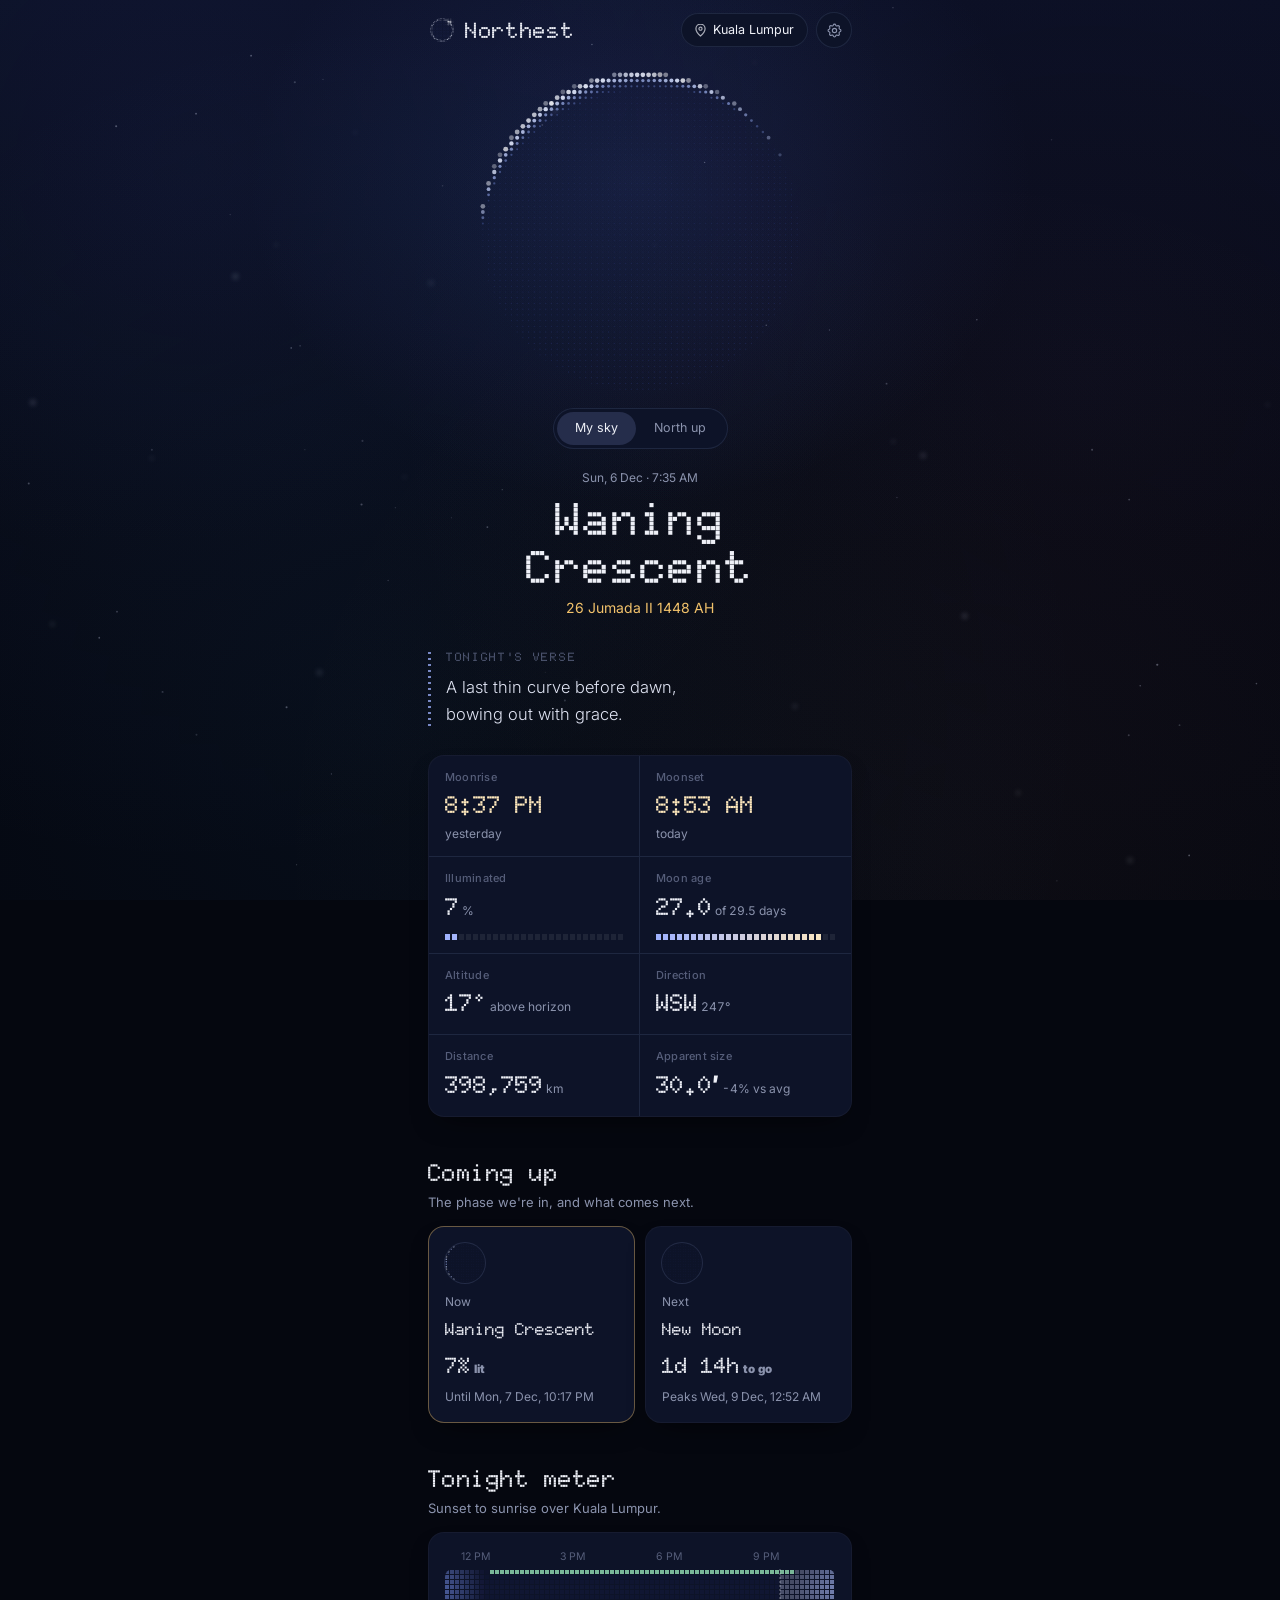
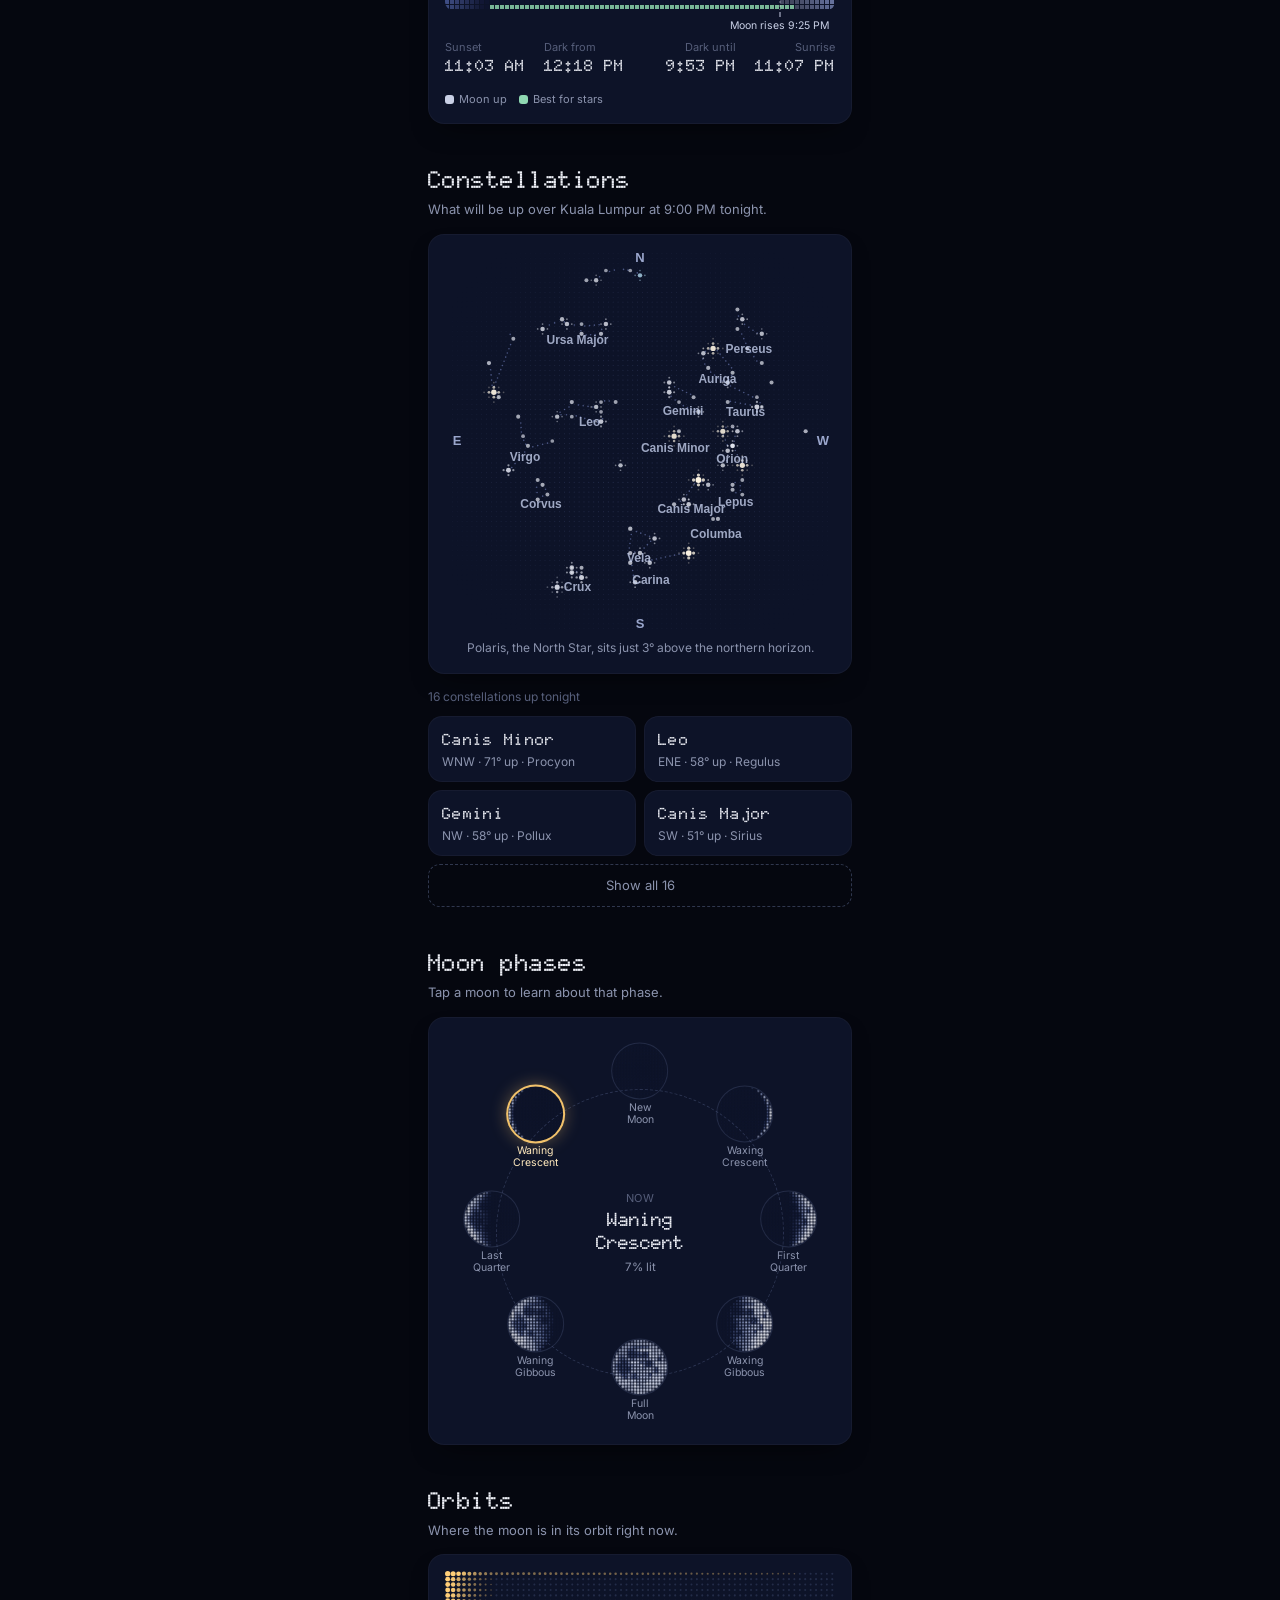
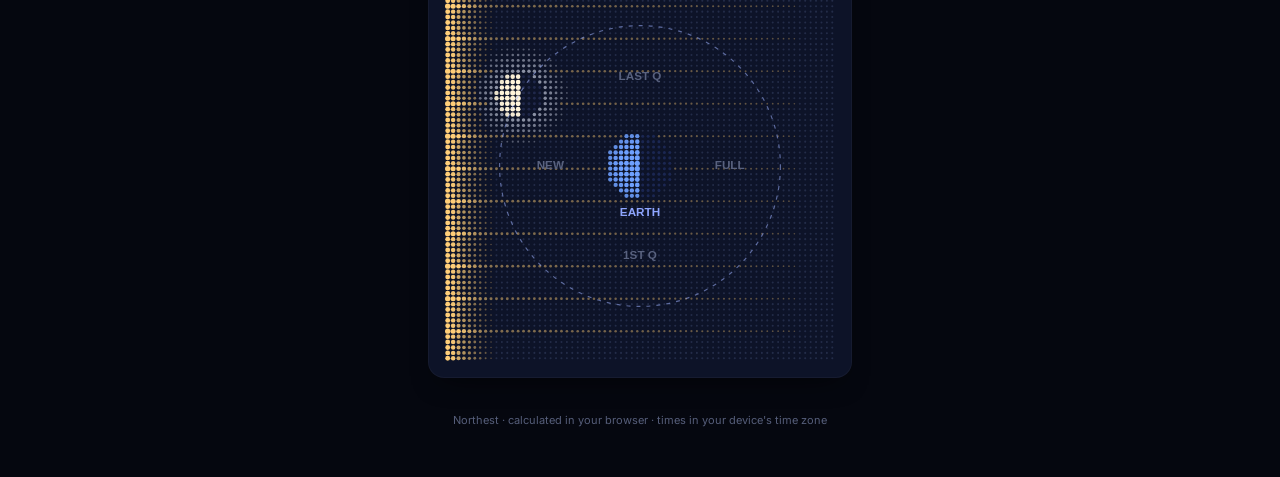
==== commit af4dccef: "Put Moon phases and Orbits sections in cards Both sections now sit in a .card like the other section" ====
--- a/index.html
+++ b/index.html
@@ -332,8 +332,10 @@
   <div class="sec" data-sec="phases">
     <h2 data-n="Moon phases" data-s="Moon phases">Moon phases</h2>
     <p class="sub" data-n="Tap a moon to learn about that phase." data-s="Tap one to read about it.">Tap a moon to learn about that phase.</p>
-    <div class="ring" id="ring">
-      <div class="center"><div class="k">Now</div><div class="v" id="ringNow">—</div><div class="s" id="ringSub"></div></div>
+    <div class="card ringcard">
+      <div class="ring" id="ring">
+        <div class="center"><div class="k">Now</div><div class="v" id="ringNow">—</div><div class="s" id="ringSub"></div></div>
+      </div>
     </div>
   </div>
 
@@ -341,7 +343,9 @@
   <div class="sec" data-sec="orbit">
     <h2 data-n="Orbits" data-s="Orbits">Orbits</h2>
     <p class="sub" data-n="Where the moon is in its orbit right now." data-s="The moon circles Earth. The sun lights one side.">Where the moon is in its orbit right now.</p>
-    <canvas id="orbit" aria-label="Sun, Earth and Moon seen from above"></canvas>
+    <div class="card orbitcard">
+      <canvas id="orbit" aria-label="Sun, Earth and Moon seen from above"></canvas>
+    </div>
   </div>
 
   </div>
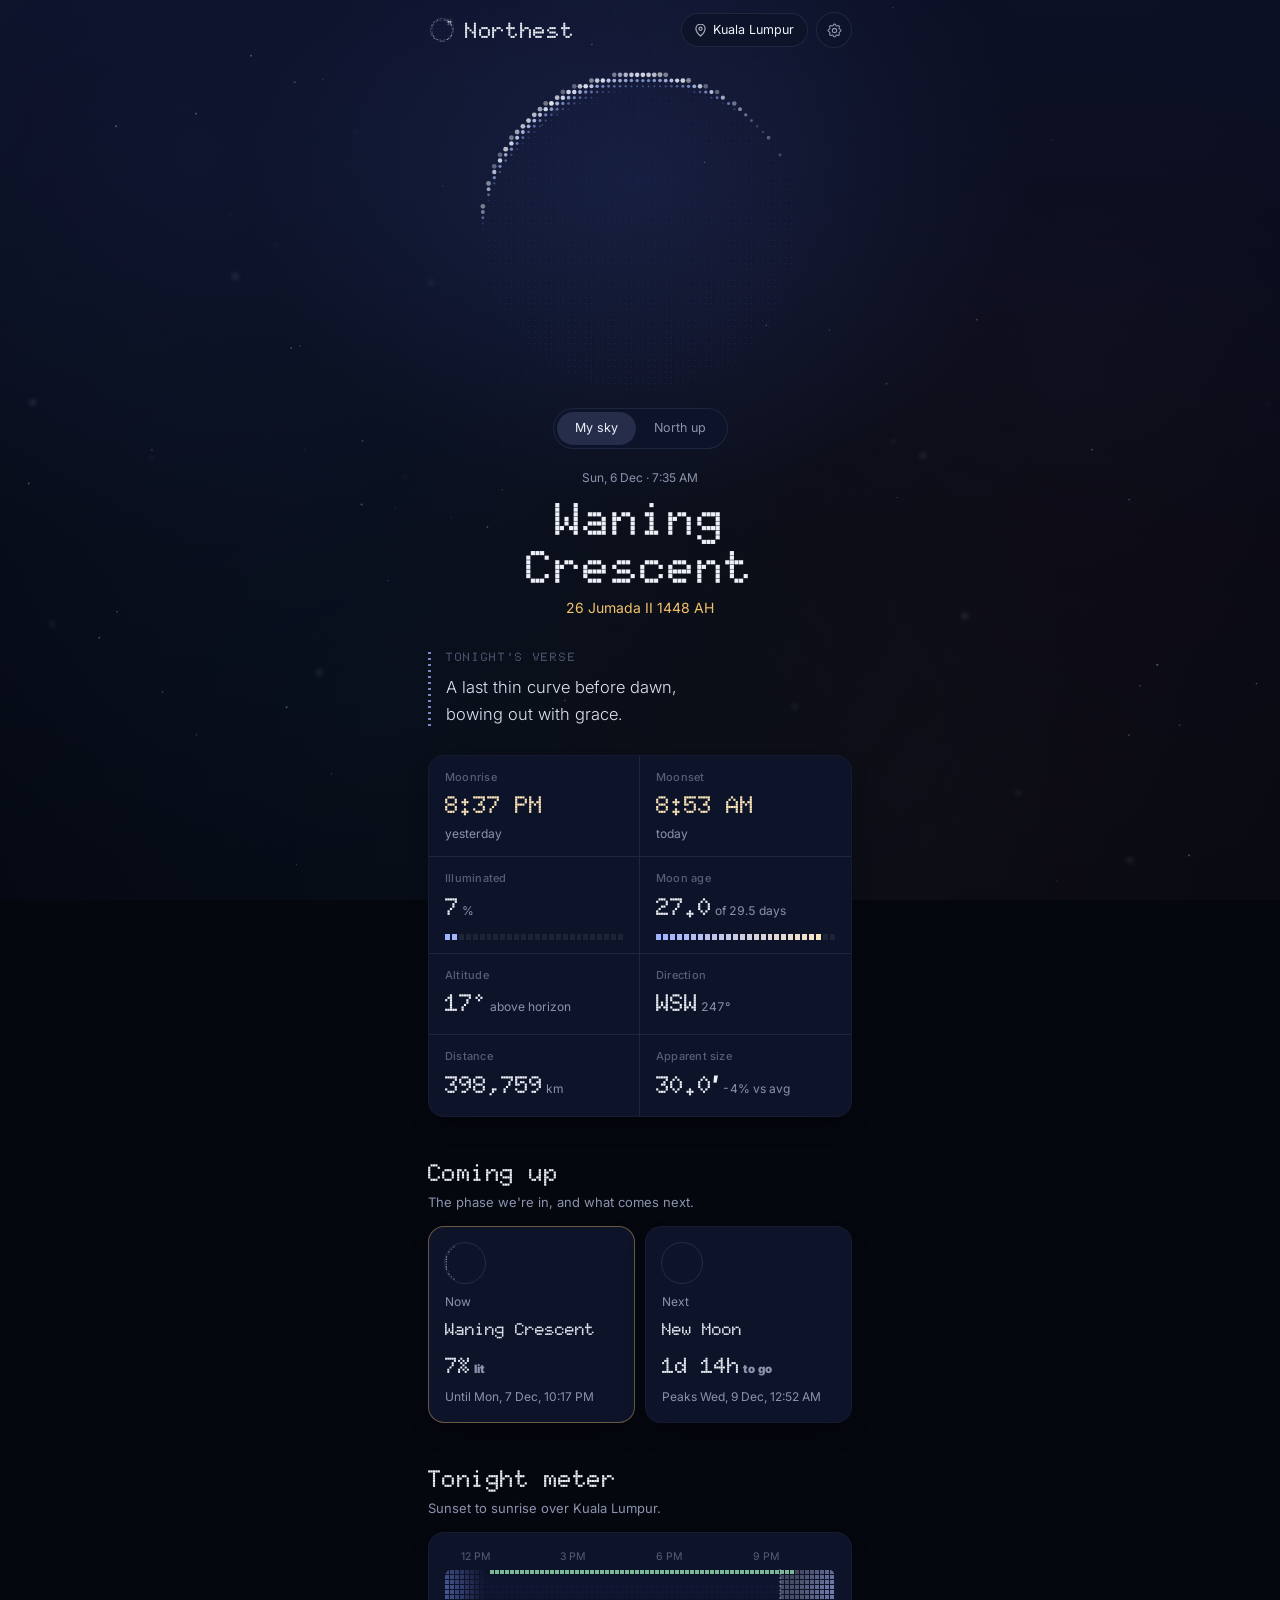
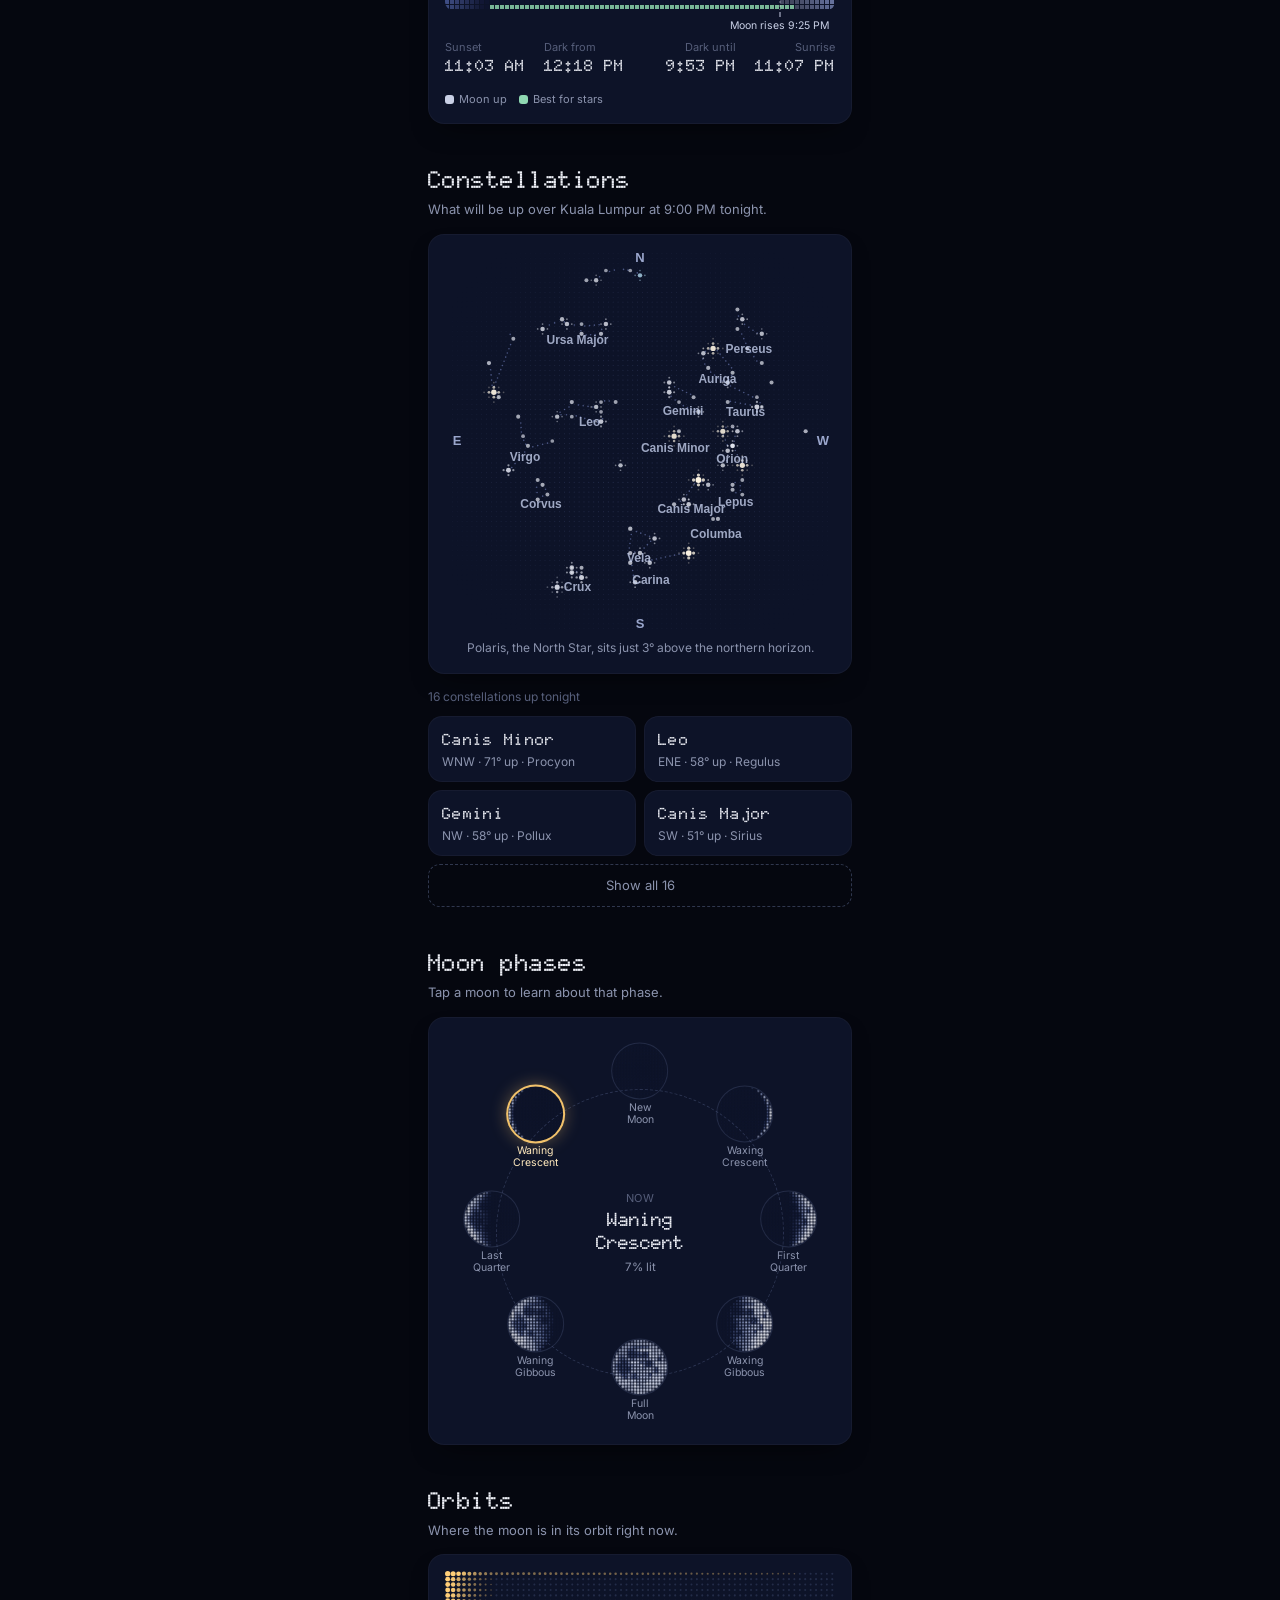
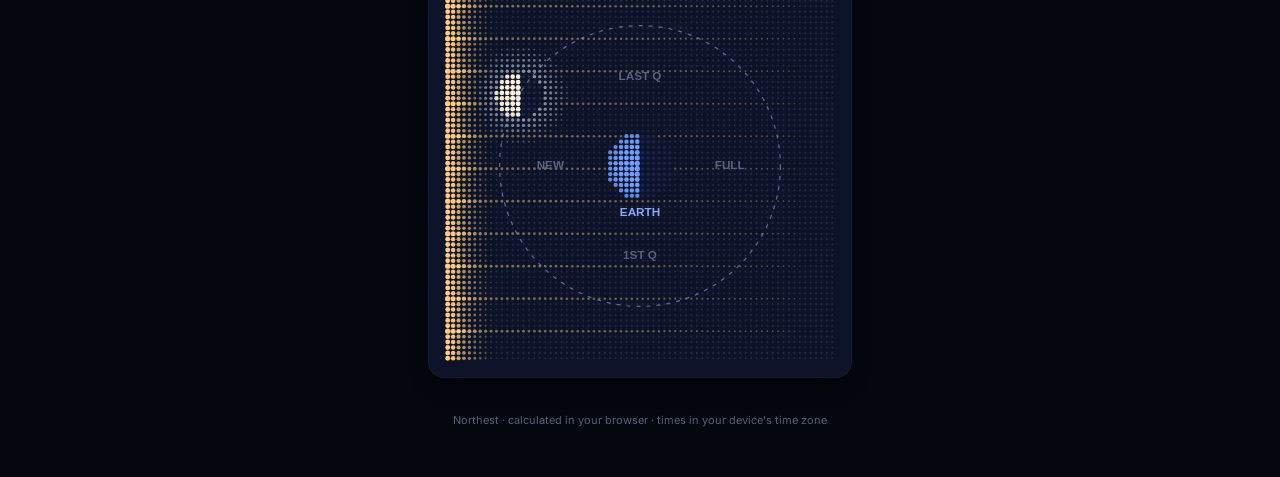
==== commit 7257ff47: "Animate the moon from new to tonight's phase on open The hero moon starts at 0% lit and fills to the" ====
--- a/index.html
+++ b/index.html
@@ -802,6 +802,17 @@
   animId=requestAnimationFrame(step);
 }
 
+function introMoon(){
+  // on open: start at new moon (0% lit) and fill up to tonight's phase
+  if(matchMedia('(prefers-reduced-motion: reduce)').matches){GAIN=1;drawHeroMoon(new Date());return;}
+  cancelAnimationFrame(animId);GAIN=0;drawHeroMoon(new Date());
+  const DELAY=250,DUR=1800,ease=x=>1-Math.pow(1-x,3);let t0=null;
+  const step=now=>{if(t0===null)t0=now;const e=now-t0-DELAY;
+    GAIN=e<=0?0:ease(min(1,e/DUR));drawHeroMoon(new Date());
+    if(e<DUR)animId=requestAnimationFrame(step);else{animId=0;GAIN=1;drawHeroMoon(new Date());}};
+  animId=requestAnimationFrame(step);
+}
+
 /* ===== now & next ===== */
 function renderEvents(t){
   const host=$('events');host.innerHTML='';
@@ -1169,7 +1180,7 @@
 $('vSky').onclick=()=>setView('sky');$('vGlobal').onclick=()=>setView('global');
 $('locname').textContent=S.loc.name;
 let rz;addEventListener('resize',()=>{clearTimeout(rz);rz=setTimeout(()=>{drawStars();buildRing();renderAll();},150);});
-applyCfg();buildRing();renderAll();setInterval(renderAll,60000);
+applyCfg();buildRing();renderAll();introMoon();setInterval(renderAll,60000);
 window.__r={openPhase,moonIllum,moonPos};
 })();
 </script>
